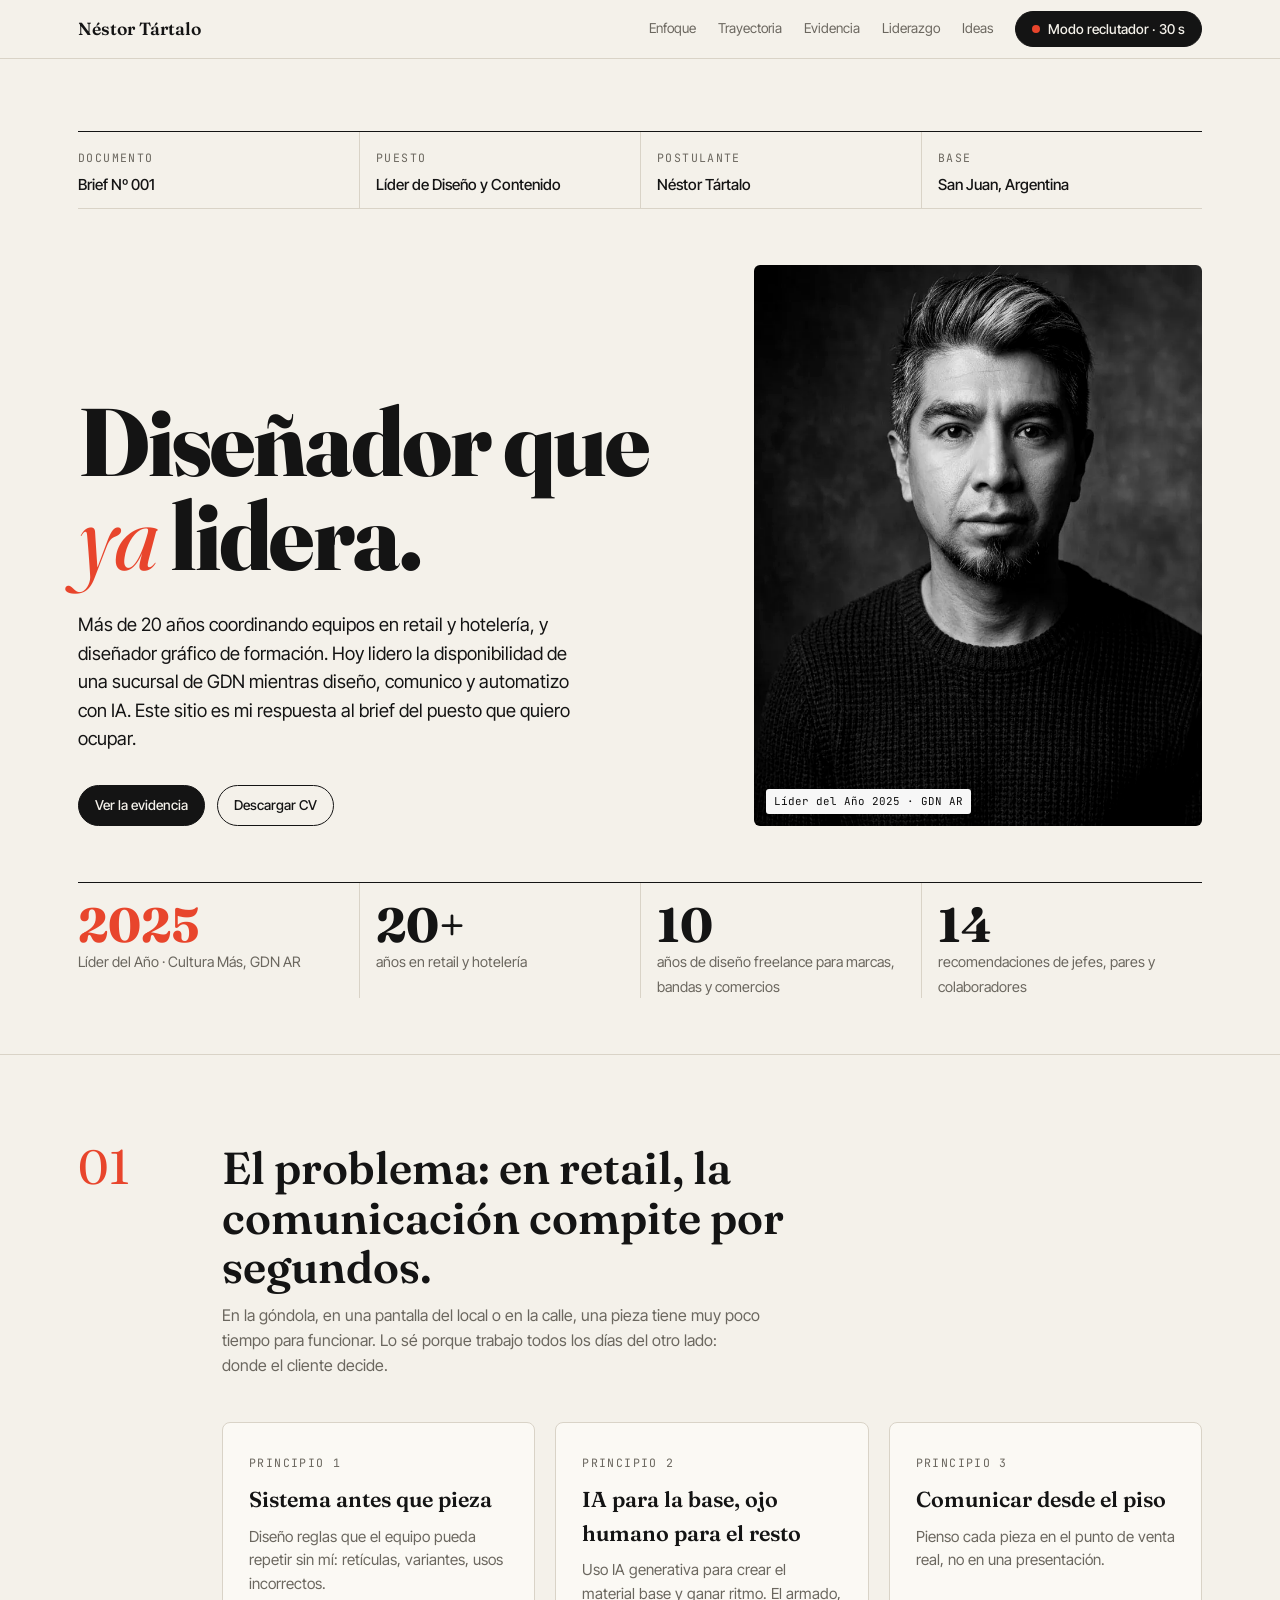
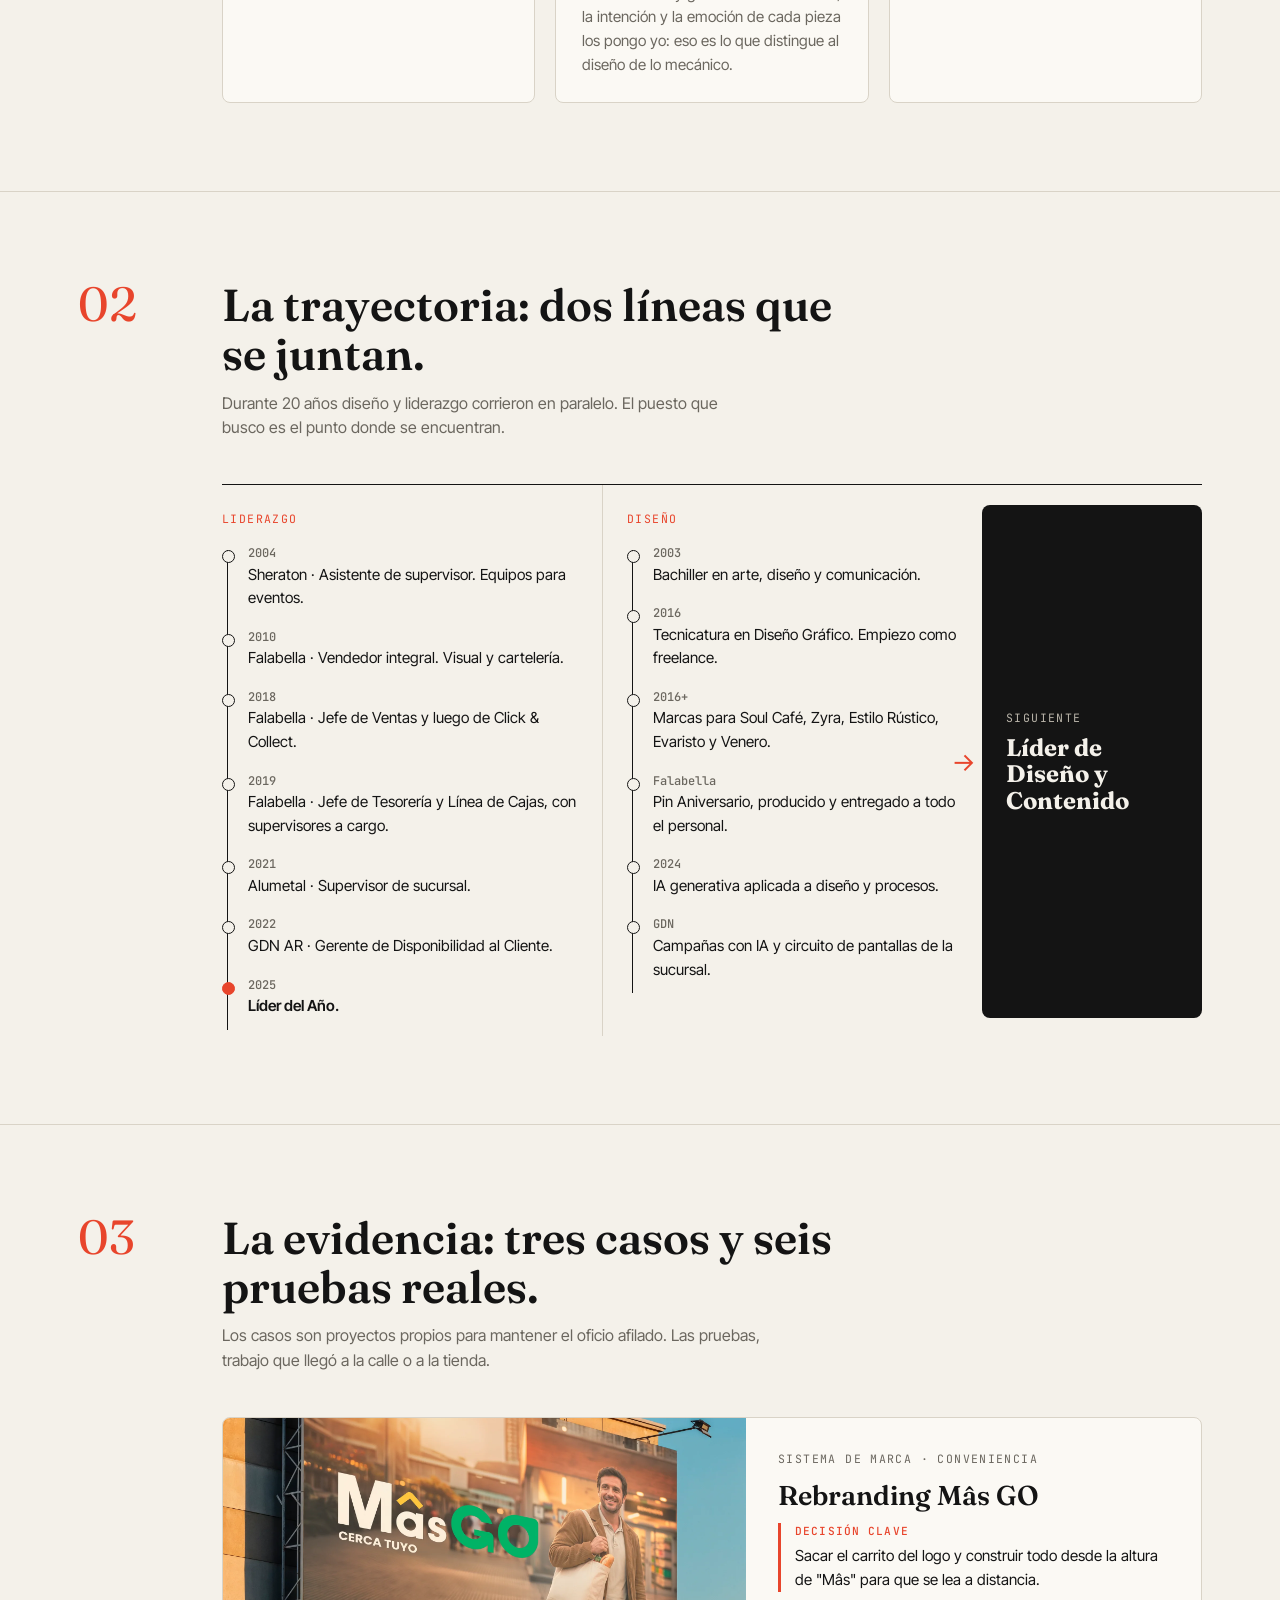
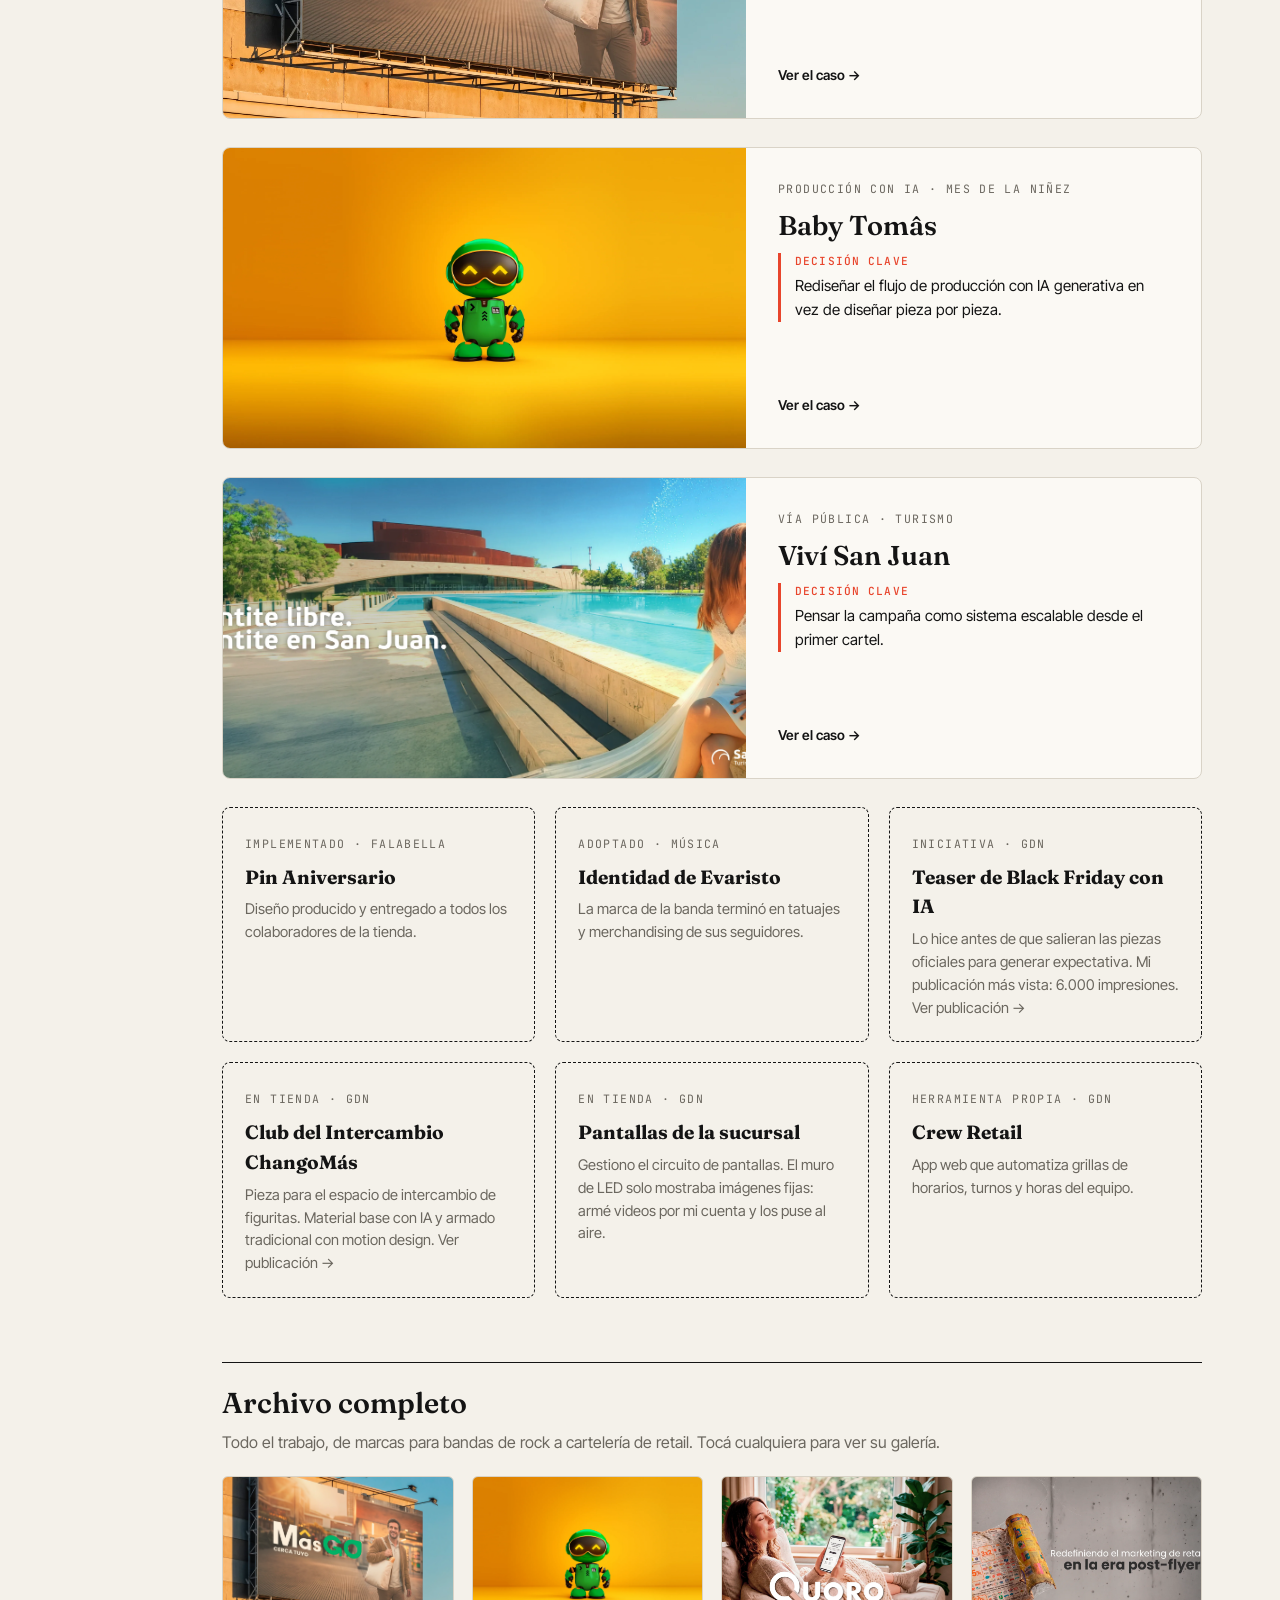
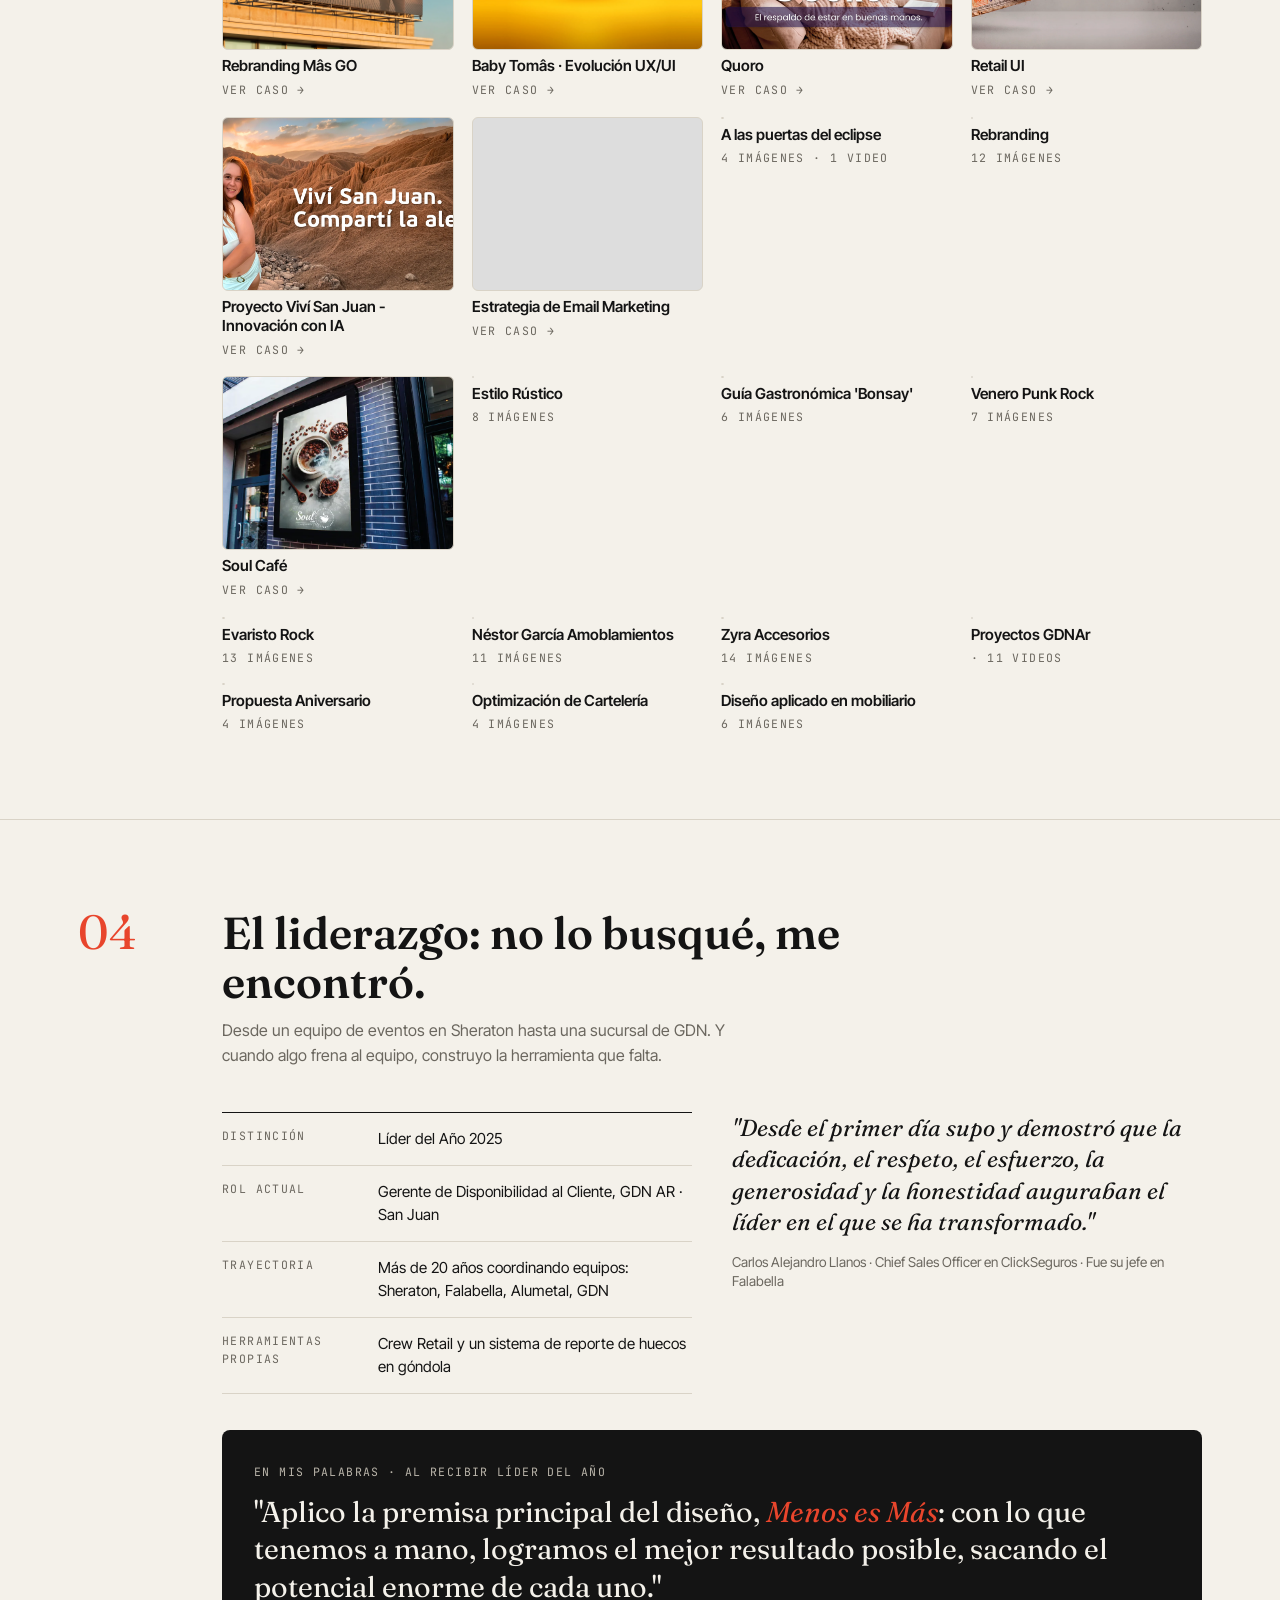
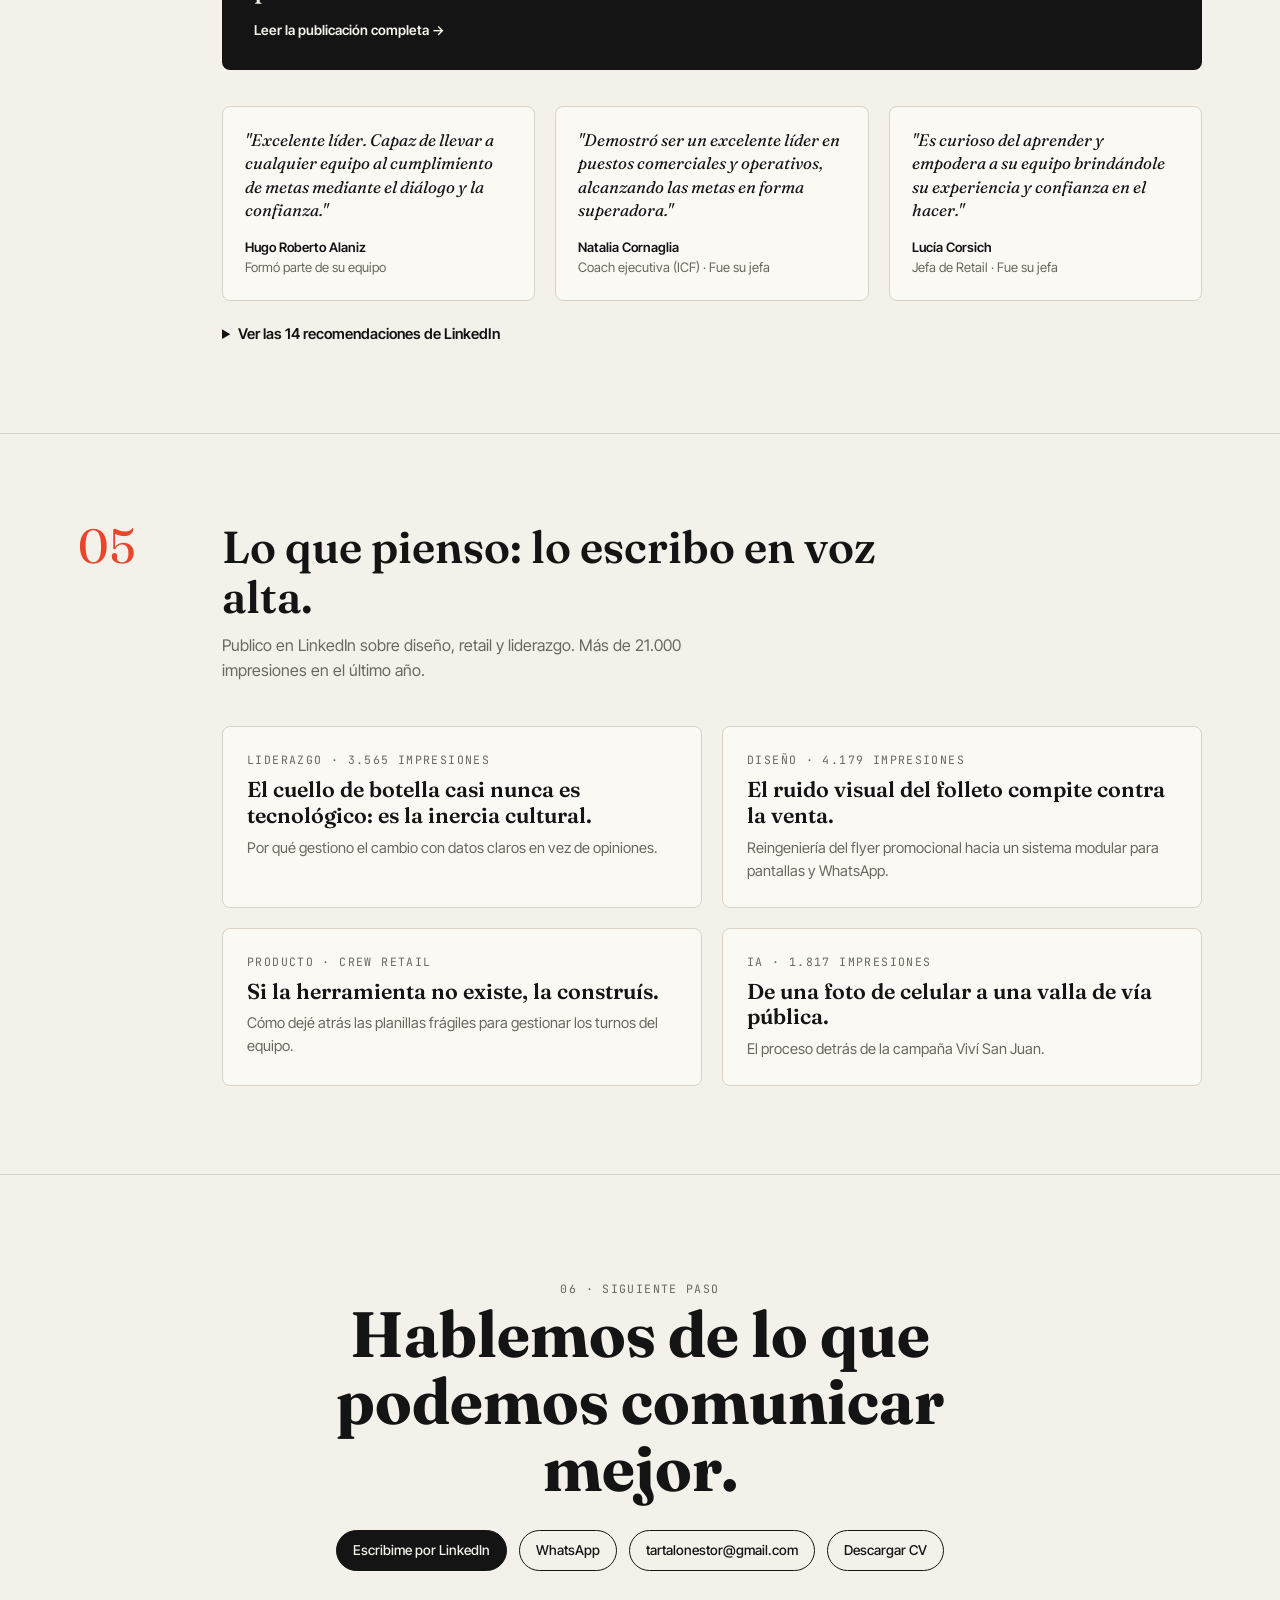
==== index.html @ 7691a9b0 "fix: corregir los CV y el sitio (LinkedIn, logros y nuevos proyectos) - LinkedIn pasa a linkedin.com" ====
<!DOCTYPE html>
<html lang="es">
<head>
  <meta charset="UTF-8" />
  <meta name="viewport" content="width=device-width, initial-scale=1.0" />
  <meta name="description" content="Diseñador que ya lidera. Líder del Año 2025 en GDN AR, más de 20 años coordinando equipos en retail y diseñador gráfico de formación. Marca, comunicación y producción con IA." />
  <meta property="og:type" content="website" />
  <meta property="og:site_name" content="Néstor Tártalo" />
  <meta property="og:locale" content="es_AR" />
  <meta property="og:title" content="Néstor Tártalo — Diseñador que ya lidera" />
  <meta property="og:description" content="Líder del Año 2025 en GDN AR. Más de 20 años coordinando equipos y diseñador gráfico de formación. Mi respuesta al brief de Líder de Diseño y Contenido." />
  <meta property="og:url" content="https://nestortartalo.vercel.app/" />
  <meta property="og:image" content="https://nestortartalo.vercel.app/imagenes/og/index.jpg?v=3" />
  <meta property="og:image:width" content="1200" />
  <meta property="og:image:height" content="630" />
  <meta name="twitter:card" content="summary_large_image" />
  <title>Néstor Tártalo — Diseñador que ya lidera</title>
  <link rel="icon" type="image/png" href="favicon.png" />
  <link rel="preconnect" href="https://fonts.googleapis.com" />
  <link href="https://fonts.googleapis.com/css2?family=Fraunces:opsz,wght@9..144,400;9..144,600;9..144,800&family=Inter+Tight:wght@400;500;600&family=JetBrains+Mono:wght@400;500&display=swap" rel="stylesheet" />
  <style>
    :root {
      --paper: #f4f1ea;
      --ink: #141414;
      --muted: #6b675f;
      --line: #d9d3c7;
      --accent: #e8452c;
      --card: #fbf9f4;
      --display: 'Fraunces', serif;
      --body: 'Inter Tight', sans-serif;
      --mono: 'JetBrains Mono', monospace;
    }
    * { box-sizing: border-box; margin: 0; padding: 0; }
    html { scroll-behavior: smooth; }
    body { background: var(--paper); color: var(--ink); font-family: var(--body); line-height: 1.55; }
    a { color: inherit; }
    .wrap { max-width: 1180px; margin: 0 auto; padding: 0 28px; }
    .label { font-family: var(--mono); font-size: 0.72rem; letter-spacing: 0.12em; text-transform: uppercase; color: var(--muted); }

    /* Barra superior */
    .top { position: sticky; top: 0; z-index: 20; background: rgba(244, 241, 234, 0.9); backdrop-filter: blur(8px); border-bottom: 1px solid var(--line); }
    .top .wrap { display: flex; align-items: center; justify-content: space-between; height: 58px; gap: 16px; }
    .top strong { font-family: var(--display); font-size: 1.1rem; font-weight: 600; }
    .top nav { display: flex; gap: 22px; align-items: center; }
    .top nav a { text-decoration: none; font-size: 0.85rem; color: var(--muted); }
    .top nav a:hover { color: var(--ink); }
    .btn { display: inline-flex; align-items: center; gap: 8px; border: 1px solid var(--ink); border-radius: 999px; padding: 9px 16px; font-size: 0.85rem; font-weight: 500; text-decoration: none; background: transparent; cursor: pointer; font-family: var(--body); color: var(--ink); }
    .btn.solid { background: var(--ink); color: var(--paper); }
    .btn .dot { width: 8px; height: 8px; border-radius: 50%; background: var(--accent); }

    /* Portada tipo brief */
    .cover { padding: 72px 0 56px; border-bottom: 1px solid var(--line); }
    .meta { display: grid; grid-template-columns: repeat(4, 1fr); gap: 0; border-top: 1px solid var(--ink); border-bottom: 1px solid var(--line); margin-bottom: 56px; }
    .meta div { padding: 12px 0; }
    .meta div + div { padding-left: 16px; border-left: 1px solid var(--line); }
    .meta p { font-size: 0.95rem; font-weight: 500; margin-top: 4px; }
    .cover h1 { font-family: var(--display); font-weight: 800; font-size: clamp(2.8rem, 7.5vw, 6.6rem); line-height: 0.98; letter-spacing: -0.02em; max-width: 12ch; }
    .cover h1 em { font-style: italic; font-weight: 400; color: var(--accent); }
    .cover-grid { display: grid; grid-template-columns: 1.4fr 1fr; gap: 48px; align-items: end; }
    .cover .lead { font-size: 1.15rem; max-width: 46ch; margin-top: 28px; }
    .cover .actions { display: flex; gap: 12px; flex-wrap: wrap; margin-top: 32px; }
    .portrait { aspect-ratio: 4 / 5; border-radius: 6px; overflow: hidden; background: #222 url('imagenes/hero.webp') left center / cover no-repeat; filter: grayscale(1) contrast(1.05); position: relative; }
    .portrait span { position: absolute; left: 12px; bottom: 12px; background: var(--paper); padding: 4px 8px; font-family: var(--mono); font-size: 0.68rem; border-radius: 3px; }

    /* Secciones numeradas */
    section.block { padding: 88px 0; border-bottom: 1px solid var(--line); }
    .block-head { display: grid; grid-template-columns: 120px 1fr; gap: 24px; margin-bottom: 44px; }
    .block-head .num { font-family: var(--display); font-size: 3rem; line-height: 1; color: var(--accent); }
    .block-head h2 { font-family: var(--display); font-weight: 600; font-size: clamp(1.8rem, 3.6vw, 2.8rem); line-height: 1.1; max-width: 22ch; }
    .block-head p { color: var(--muted); max-width: 60ch; margin-top: 12px; }
    .indent { margin-left: 144px; }

    .principles { display: grid; grid-template-columns: repeat(3, 1fr); gap: 20px; }
    .principle { background: var(--card); border: 1px solid var(--line); border-radius: 8px; padding: 26px; }
    .principle h3 { font-family: var(--display); font-size: 1.35rem; font-weight: 600; margin: 10px 0 8px; }
    .principle p { color: var(--muted); font-size: 0.95rem; }

    .cases { display: grid; gap: 28px; }
    .case { display: grid; grid-template-columns: 1.15fr 1fr; gap: 0; background: var(--card); border: 1px solid var(--line); border-radius: 8px; overflow: hidden; text-decoration: none; transition: transform 0.25s ease, box-shadow 0.25s ease; }
    .case:hover { transform: translateY(-3px); box-shadow: 0 18px 40px rgba(20, 20, 20, 0.08); }
    .case .img { min-height: 300px; background-size: cover; background-position: center; }
    .case .txt { padding: 32px; display: flex; flex-direction: column; gap: 12px; }
    .case h3 { font-family: var(--display); font-size: 1.7rem; font-weight: 600; line-height: 1.15; }
    .decision { border-left: 3px solid var(--accent); padding-left: 14px; font-size: 0.95rem; }
    .decision b { display: block; font-family: var(--mono); font-size: 0.7rem; letter-spacing: 0.1em; text-transform: uppercase; color: var(--accent); margin-bottom: 4px; font-weight: 500; }
    .case .more { margin-top: auto; font-size: 0.85rem; font-weight: 600; }

    .initiatives { display: grid; grid-template-columns: repeat(3, 1fr); gap: 20px; margin-top: 28px; }
    .initiative { border: 1px dashed var(--ink); border-radius: 8px; padding: 22px; }
    .initiative h4 { font-family: var(--display); font-size: 1.2rem; margin: 8px 0 6px; }
    .initiative p { color: var(--muted); font-size: 0.92rem; }

    .lead-grid { display: grid; grid-template-columns: 1fr 1fr; gap: 40px; }
    .facts { list-style: none; border-top: 1px solid var(--ink); }
    .facts li { display: grid; grid-template-columns: 140px 1fr; gap: 16px; padding: 14px 0; border-bottom: 1px solid var(--line); font-size: 0.95rem; }
    blockquote { font-family: var(--display); font-size: 1.45rem; line-height: 1.35; font-style: italic; }
    blockquote footer { font-family: var(--body); font-style: normal; font-size: 0.85rem; color: var(--muted); margin-top: 16px; }

    .closing { padding: 100px 0; text-align: center; }
    .closing h2 { font-family: var(--display); font-size: clamp(2.2rem, 5vw, 4rem); line-height: 1.05; max-width: 18ch; margin: 0 auto 28px; }
    .closing .actions { display: flex; gap: 12px; justify-content: center; flex-wrap: wrap; }

    /* Franja de datos */
    .proof { display: grid; grid-template-columns: repeat(4, 1fr); margin-top: 56px; border-top: 1px solid var(--ink); }
    .proof div { padding: 18px 16px 0 0; }
    .proof div + div { padding-left: 16px; border-left: 1px solid var(--line); }
    .proof strong { display: block; font-family: var(--display); font-size: clamp(2rem, 4vw, 3rem); line-height: 1; }
    .proof div:first-child strong { color: var(--accent); }
    .proof span { font-size: 0.9rem; color: var(--muted); }

    /* Dos líneas que se juntan */
    .lanes { display: grid; grid-template-columns: 1fr 1fr 220px; gap: 0; border-top: 1px solid var(--ink); }
    .lane { padding: 20px 24px 0 0; }
    .lane + .lane { padding-left: 24px; border-left: 1px solid var(--line); }
    .lane-name { font-family: var(--mono); font-size: 0.72rem; letter-spacing: 0.12em; text-transform: uppercase; color: var(--accent); }
    .lane ol { list-style: none; margin-top: 14px; position: relative; }
    .lane ol::before { content: ''; position: absolute; left: 5px; top: 6px; bottom: 6px; width: 1px; background: var(--ink); }
    .lane li { position: relative; padding: 0 0 18px 26px; font-size: 0.95rem; }
    .lane li::before { content: ''; position: absolute; left: 0; top: 6px; width: 11px; height: 11px; border-radius: 50%; background: var(--paper); border: 1px solid var(--ink); }
    .lane li b { display: block; font-family: var(--mono); font-size: 0.75rem; font-weight: 500; color: var(--muted); }
    .lane li.star::before { background: var(--accent); border-color: var(--accent); }
    .lane li.star { font-weight: 600; }
    .merge { display: flex; flex-direction: column; justify-content: center; gap: 8px; padding: 24px; margin: 20px 0 18px; background: var(--ink); color: var(--paper); border-radius: 8px; position: relative; }
    .merge::before { content: '→'; position: absolute; left: -30px; top: 50%; transform: translateY(-50%); color: var(--accent); font-size: 1.6rem; }
    .merge strong { font-family: var(--display); font-size: 1.5rem; line-height: 1.1; }
    .merge .label { color: #b9b4a9; }

    a.initiative { display: block; text-decoration: none; color: inherit; transition: background 0.2s ease; }
    a.initiative:hover { background: var(--card); }

    /* En mis palabras */
    .own-voice { display: block; margin-top: 36px; padding: 28px 32px; background: var(--ink); color: var(--paper); border-radius: 8px; text-decoration: none; }
    .own-voice .label { color: #b9b4a9; }
    .own-voice p { font-family: var(--display); font-size: clamp(1.3rem, 2.4vw, 1.8rem); line-height: 1.3; margin: 10px 0 12px; }
    .own-voice em { color: var(--accent); font-style: italic; }
    .own-voice .more { font-size: 0.85rem; font-weight: 600; }

    /* Publicaciones */
    .posts { display: grid; grid-template-columns: repeat(2, 1fr); gap: 20px; }
    .post { display: flex; flex-direction: column; gap: 8px; padding: 24px; border: 1px solid var(--line); border-radius: 8px; background: var(--card); text-decoration: none; color: inherit; transition: transform 0.25s ease, box-shadow 0.25s ease; }
    .post:hover { transform: translateY(-3px); box-shadow: 0 18px 40px rgba(20, 20, 20, 0.08); }
    .post h3 { font-family: var(--display); font-size: 1.35rem; font-weight: 600; line-height: 1.2; }
    .post p { color: var(--muted); font-size: 0.92rem; }

    /* Recomendaciones */
    .recs { display: grid; grid-template-columns: repeat(3, 1fr); gap: 20px; margin-top: 36px; }
    .rec { background: var(--card); border: 1px solid var(--line); border-radius: 8px; padding: 22px; display: flex; flex-direction: column; justify-content: space-between; gap: 14px; }
    .rec p { font-family: var(--display); font-style: italic; font-size: 1.05rem; line-height: 1.4; }
    .rec figcaption { font-size: 0.82rem; color: var(--muted); }
    .rec figcaption b { display: block; color: var(--ink); font-weight: 600; }
    .all-recs { margin-top: 22px; }
    .all-recs summary { cursor: pointer; font-weight: 600; font-size: 0.92rem; }
    .all-recs ul { list-style: none; margin-top: 14px; border-top: 1px solid var(--line); }
    .all-recs li { padding: 10px 0; border-bottom: 1px solid var(--line); font-size: 0.9rem; color: var(--muted); }
    .all-recs li b { color: var(--ink); }

    /* Archivo */
    .archive-head { margin-top: 64px; border-top: 1px solid var(--ink); padding-top: 18px; }
    .archive-head h3 { font-family: var(--display); font-size: 1.8rem; font-weight: 600; }
    .archive-head p { color: var(--muted); margin-top: 4px; }
    .archive { display: grid; grid-template-columns: repeat(auto-fill, minmax(200px, 1fr)); gap: 18px; margin-top: 22px; }
    .arch { display: flex; flex-direction: column; gap: 6px; text-align: left; background: none; border: none; padding: 0; cursor: pointer; text-decoration: none; font-family: var(--body); color: var(--ink); }
    .arch-img { aspect-ratio: 4 / 3; border-radius: 6px; background: #ddd center / cover no-repeat; transition: transform 0.25s ease; border: 1px solid var(--line); }
    .arch:hover .arch-img { transform: translateY(-3px); }
    .arch-title { font-weight: 600; font-size: 0.95rem; line-height: 1.25; }

    /* Galería */
    .lightbox { position: fixed; inset: 0; z-index: 60; background: rgba(20, 20, 20, 0.7); display: none; align-items: center; justify-content: center; padding: 20px; }
    .lightbox.open { display: flex; }
    .lb-panel { background: var(--paper); border-radius: 10px; width: min(1000px, 100%); max-height: 92vh; overflow-y: auto; padding: 26px; }
    .lb-panel h3 { font-family: var(--display); font-size: 1.6rem; margin: 4px 0 14px; }
    .lb-stage { display: flex; align-items: center; gap: 10px; }
    .lb-stage img { flex: 1; min-width: 0; max-height: 62vh; object-fit: contain; background: #e9e5dc; border-radius: 6px; }
    #lb-video { flex: 1; min-width: 0; aspect-ratio: 16 / 9; max-height: 62vh; background: #000; border-radius: 6px; overflow: hidden; }
    #lb-video iframe { width: 100%; height: 100%; border: 0; display: block; }
    .lb-thumbs { display: flex; gap: 8px; overflow-x: auto; padding-bottom: 4px; }
    .lb-thumbs button { flex: none; width: 96px; aspect-ratio: 16 / 9; border: 2px solid transparent; border-radius: 4px; padding: 0; background: #e9e5dc center / cover; cursor: pointer; opacity: 0.6; }
    .lb-thumbs button.on { border-color: var(--ink); opacity: 1; }
    .lb-nav { border: 1px solid var(--ink); background: var(--paper); border-radius: 50%; width: 40px; height: 40px; font-size: 1.1rem; cursor: pointer; flex: none; }
    .lb-panel p { color: var(--muted); margin: 14px 0; font-size: 0.95rem; }
    .lb-panel .close { float: right; border: none; background: none; font-size: 1.6rem; cursor: pointer; line-height: 1; }

    /* Modo reclutador */
    .recruiter { position: fixed; inset: 0; z-index: 50; background: rgba(20, 20, 20, 0.45); display: none; align-items: flex-start; justify-content: flex-end; }
    .recruiter.open { display: flex; }
    .panel { width: min(480px, 100%); height: 100%; overflow-y: auto; background: var(--paper); padding: 32px; border-left: 1px solid var(--ink); }
    .panel h2 { font-family: var(--display); font-size: 2rem; line-height: 1.1; margin: 10px 0 18px; }
    .panel dl { display: grid; gap: 14px; margin: 18px 0 26px; }
    .panel dt { font-family: var(--mono); font-size: 0.7rem; letter-spacing: 0.1em; text-transform: uppercase; color: var(--accent); }
    .panel dd { font-size: 0.98rem; }
    .panel .close { float: right; border: none; background: none; font-size: 1.6rem; cursor: pointer; line-height: 1; }
    .timer { font-family: var(--mono); font-size: 0.8rem; color: var(--muted); }

    @media (max-width: 860px) {
      .top nav a { display: none; }
      .top .btn { white-space: nowrap; padding: 8px 12px; font-size: 0.78rem; }
      .meta { grid-template-columns: 1fr 1fr; }
      .meta div:nth-child(3) { padding-left: 0; border-left: none; }
      .cover-grid, .lead-grid, .case, .initiatives { grid-template-columns: 1fr; }
      .portrait { max-width: 320px; }
      .principles { grid-template-columns: 1fr; }
      .block-head { grid-template-columns: 1fr; gap: 8px; }
      .indent { margin-left: 0; }
      .case .img { min-height: 220px; }
      .facts li { grid-template-columns: 1fr; gap: 2px; }
      .proof { grid-template-columns: 1fr 1fr; }
      .proof div:nth-child(3) { padding-left: 0; border-left: none; }
      .proof div { padding-bottom: 14px; }
      .lanes { grid-template-columns: 1fr; }
      .lane + .lane { padding-left: 0; border-left: none; border-top: 1px solid var(--line); }
      .merge::before { content: '↓'; left: 50%; top: -30px; transform: translateX(-50%); }
      .merge { margin-top: 36px; }
      .recs, .posts { grid-template-columns: 1fr; }
      .archive { grid-template-columns: 1fr 1fr; gap: 14px; }
      .lb-nav { width: 34px; height: 34px; }
      section.block { padding: 64px 0; }
    }
  </style>
</head>
<body>
  <header class="top">
    <div class="wrap">
      <strong>Néstor Tártalo</strong>
      <nav>
        <a href="#enfoque">Enfoque</a>
        <a href="#trayectoria">Trayectoria</a>
        <a href="#evidencia">Evidencia</a>
        <a href="#liderazgo">Liderazgo</a>
        <a href="#ideas">Ideas</a>
        <button class="btn solid" id="open-recruiter"><span class="dot"></span>Modo reclutador · 30 s</button>
      </nav>
    </div>
  </header>

  <main>
    <section class="cover">
      <div class="wrap">
        <div class="meta">
          <div><span class="label">Documento</span><p>Brief Nº 001</p></div>
          <div><span class="label">Puesto</span><p>Líder de Diseño y Contenido</p></div>
          <div><span class="label">Postulante</span><p>Néstor Tártalo</p></div>
          <div><span class="label">Base</span><p>San Juan, Argentina</p></div>
        </div>
        <div class="cover-grid">
          <div>
            <h1>Diseñador que <em>ya</em> lidera.</h1>
            <p class="lead">Más de 20 años coordinando equipos en retail y hotelería, y diseñador gráfico de formación. Hoy lidero la disponibilidad de una sucursal de GDN mientras diseño, comunico y automatizo con IA. Este sitio es mi respuesta al brief del puesto que quiero ocupar.</p>
            <div class="actions">
              <a class="btn solid" href="#evidencia">Ver la evidencia</a>
              <a class="btn" href="cv/Nestor-Tartalo-CV.pdf" target="_blank">Descargar CV</a>
            </div>
          </div>
          <div class="portrait" role="img" aria-label="Retrato de Néstor Tártalo"><span>Líder del Año 2025 · GDN AR</span></div>
        </div>
        <div class="proof">
          <div><strong>2025</strong><span>Líder del Año · Cultura Más, GDN AR</span></div>
          <div><strong>20+</strong><span>años en retail y hotelería</span></div>
          <div><strong>10</strong><span>años de diseño freelance para marcas, bandas y comercios</span></div>
          <div><strong>14</strong><span>recomendaciones de jefes, pares y colaboradores</span></div>
        </div>
      </div>
    </section>

    <section class="block" id="enfoque">
      <div class="wrap">
        <div class="block-head">
          <span class="num">01</span>
          <div>
            <h2>El problema: en retail, la comunicación compite por segundos.</h2>
            <p>En la góndola, en una pantalla del local o en la calle, una pieza tiene muy poco tiempo para funcionar. Lo sé porque trabajo todos los días del otro lado: donde el cliente decide.</p>
          </div>
        </div>
        <div class="principles indent">
          <article class="principle"><span class="label">Principio 1</span><h3>Sistema antes que pieza</h3><p>Diseño reglas que el equipo pueda repetir sin mí: retículas, variantes, usos incorrectos.</p></article>
          <article class="principle"><span class="label">Principio 2</span><h3>IA para la base, ojo humano para el resto</h3><p>Uso IA generativa para crear el material base y ganar ritmo. El armado, la intención y la emoción de cada pieza los pongo yo: eso es lo que distingue al diseño de lo mecánico.</p></article>
          <article class="principle"><span class="label">Principio 3</span><h3>Comunicar desde el piso</h3><p>Pienso cada pieza en el punto de venta real, no en una presentación.</p></article>
        </div>
      </div>
    </section>

    <section class="block" id="trayectoria">
      <div class="wrap">
        <div class="block-head">
          <span class="num">02</span>
          <div>
            <h2>La trayectoria: dos líneas que se juntan.</h2>
            <p>Durante 20 años diseño y liderazgo corrieron en paralelo. El puesto que busco es el punto donde se encuentran.</p>
          </div>
        </div>
        <div class="lanes indent">
          <div class="lane">
            <span class="lane-name">Liderazgo</span>
            <ol>
              <li><b>2004</b>Sheraton · Asistente de supervisor. Equipos para eventos.</li>
              <li><b>2010</b>Falabella · Vendedor integral. Visual y cartelería.</li>
              <li><b>2018</b>Falabella · Jefe de Ventas y luego de Click &amp; Collect.</li>
              <li><b>2019</b>Falabella · Jefe de Tesorería y Línea de Cajas, con supervisores a cargo.</li>
              <li><b>2021</b>Alumetal · Supervisor de sucursal.</li>
              <li><b>2022</b>GDN AR · Gerente de Disponibilidad al Cliente.</li>
              <li class="star"><b>2025</b>Líder del Año.</li>
            </ol>
          </div>
          <div class="lane">
            <span class="lane-name">Diseño</span>
            <ol>
              <li><b>2003</b>Bachiller en arte, diseño y comunicación.</li>
              <li><b>2016</b>Tecnicatura en Diseño Gráfico. Empiezo como freelance.</li>
              <li><b>2016+</b>Marcas para Soul Café, Zyra, Estilo Rústico, Evaristo y Venero.</li>
              <li><b>Falabella</b>Pin Aniversario, producido y entregado a todo el personal.</li>
              <li><b>2024</b>IA generativa aplicada a diseño y procesos.</li>
              <li><b>GDN</b>Campañas con IA y circuito de pantallas de la sucursal.</li>
            </ol>
          </div>
          <div class="merge">
            <span class="label">Siguiente</span>
            <strong>Líder de Diseño y Contenido</strong>
          </div>
        </div>
      </div>
    </section>

    <section class="block" id="evidencia">
      <div class="wrap">
        <div class="block-head">
          <span class="num">03</span>
          <div>
            <h2>La evidencia: tres casos y seis pruebas reales.</h2>
            <p>Los casos son proyectos propios para mantener el oficio afilado. Las pruebas, trabajo que llegó a la calle o a la tienda.</p>
          </div>
        </div>
        <div class="cases indent">
          <a class="case" href="mas-go-case.html">
            <div class="img" style="background-image:url('imagenes/MasGO/banner via publica_C.webp')"></div>
            <div class="txt">
              <span class="label">Sistema de marca · Conveniencia</span>
              <h3>Rebranding Mâs GO</h3>
              <p class="decision"><b>Decisión clave</b>Sacar el carrito del logo y construir todo desde la altura de "Mâs" para que se lea a distancia.</p>
              <span class="more">Ver el caso →</span>
            </div>
          </a>
          <a class="case" href="baby-tomas-case.html">
            <div class="img" style="background-image:url('imagenes/Tomas/al_costado.webp')"></div>
            <div class="txt">
              <span class="label">Producción con IA · Mes de la Niñez</span>
              <h3>Baby Tomâs</h3>
              <p class="decision"><b>Decisión clave</b>Rediseñar el flujo de producción con IA generativa en vez de diseñar pieza por pieza.</p>
              <span class="more">Ver el caso →</span>
            </div>
          </a>
          <a class="case" href="vivi-san-juan-case.html">
            <div class="img" style="background-image:url('imagenes/Publicidad Via Publica/campaña_v5.webp')"></div>
            <div class="txt">
              <span class="label">Vía pública · Turismo</span>
              <h3>Viví San Juan</h3>
              <p class="decision"><b>Decisión clave</b>Pensar la campaña como sistema escalable desde el primer cartel.</p>
              <span class="more">Ver el caso →</span>
            </div>
          </a>
        </div>
        <div class="initiatives indent">
          <article class="initiative"><span class="label">Implementado · Falabella</span><h4>Pin Aniversario</h4><p>Diseño producido y entregado a todos los colaboradores de la tienda.</p></article>
          <article class="initiative"><span class="label">Adoptado · Música</span><h4>Identidad de Evaristo</h4><p>La marca de la banda terminó en tatuajes y merchandising de sus seguidores.</p></article>
          <a class="initiative" href="https://www.linkedin.com/feed/update/urn:li:activity:7389897992994050048/" target="_blank"><span class="label">Iniciativa · GDN</span><h4>Teaser de Black Friday con IA</h4><p>Lo hice antes de que salieran las piezas oficiales para generar expectativa. Mi publicación más vista: 6.000 impresiones. Ver publicación →</p></a>
          <a class="initiative" href="https://www.linkedin.com/feed/update/urn:li:activity:7460919325038682112/" target="_blank"><span class="label">En tienda · GDN</span><h4>Club del Intercambio ChangoMás</h4><p>Pieza para el espacio de intercambio de figuritas. Material base con IA y armado tradicional con motion design. Ver publicación →</p></a>
          <article class="initiative"><span class="label">En tienda · GDN</span><h4>Pantallas de la sucursal</h4><p>Gestiono el circuito de pantallas. El muro de LED solo mostraba imágenes fijas: armé videos por mi cuenta y los puse al aire.</p></article>
          <article class="initiative"><span class="label">Herramienta propia · GDN</span><h4>Crew Retail</h4><p>App web que automatiza grillas de horarios, turnos y horas del equipo.</p></article>
        </div>
        <div class="archive-head indent" id="archivo">
          <h3>Archivo completo</h3>
          <p>Todo el trabajo, de marcas para bandas de rock a cartelería de retail. Tocá cualquiera para ver su galería.</p>
        </div>
        <div class="archive indent" id="archive"><p class="label">Cargando proyectos…</p></div>
      </div>
    </section>

    <section class="block" id="liderazgo">
      <div class="wrap">
        <div class="block-head">
          <span class="num">04</span>
          <div>
            <h2>El liderazgo: no lo busqué, me encontró.</h2>
            <p>Desde un equipo de eventos en Sheraton hasta una sucursal de GDN. Y cuando algo frena al equipo, construyo la herramienta que falta.</p>
          </div>
        </div>
        <div class="lead-grid indent">
          <ul class="facts">
            <li><span class="label">Distinción</span><span>Líder del Año 2025</span></li>
            <li><span class="label">Rol actual</span><span>Gerente de Disponibilidad al Cliente, GDN AR · San Juan</span></li>
            <li><span class="label">Trayectoria</span><span>Más de 20 años coordinando equipos: Sheraton, Falabella, Alumetal, GDN</span></li>
            <li><span class="label">Herramientas propias</span><span>Crew Retail y un sistema de reporte de huecos en góndola</span></li>
          </ul>
          <blockquote>
            "Desde el primer día supo y demostró que la dedicación, el respeto, el esfuerzo, la generosidad y la honestidad auguraban el líder en el que se ha transformado."
            <footer>Carlos Alejandro Llanos · Chief Sales Officer en ClickSeguros · Fue su jefe en Falabella</footer>
          </blockquote>
        </div>
        <a class="own-voice indent" href="https://www.linkedin.com/feed/update/urn:li:activity:7405141612164517888/" target="_blank">
          <span class="label">En mis palabras · al recibir Líder del Año</span>
          <p>"Aplico la premisa principal del diseño, <em>Menos es Más</em>: con lo que tenemos a mano, logramos el mejor resultado posible, sacando el potencial enorme de cada uno."</p>
          <span class="more">Leer la publicación completa →</span>
        </a>
        <div class="recs indent">
          <figure class="rec"><p>"Excelente líder. Capaz de llevar a cualquier equipo al cumplimiento de metas mediante el diálogo y la confianza."</p><figcaption><b>Hugo Roberto Alaniz</b>Formó parte de su equipo</figcaption></figure>
          <figure class="rec"><p>"Demostró ser un excelente líder en puestos comerciales y operativos, alcanzando las metas en forma superadora."</p><figcaption><b>Natalia Cornaglia</b>Coach ejecutiva (ICF) · Fue su jefa</figcaption></figure>
          <figure class="rec"><p>"Es curioso del aprender y empodera a su equipo brindándole su experiencia y confianza en el hacer."</p><figcaption><b>Lucía Corsich</b>Jefa de Retail · Fue su jefa</figcaption></figure>
        </div>
        <details class="all-recs indent">
          <summary>Ver las 14 recomendaciones de LinkedIn</summary>
          <ul>
            <li><b>Carlos Alejandro Llanos</b> · Fue su jefe · "Sensibilidad característica para comunicarse… al servicio de las personas de sus equipos."</li>
            <li><b>Ezequiel Hernán Domenichino</b> · Fue su jefe · "Tiene iniciativa y ganas de progresar y aprender."</li>
            <li><b>Lucía Corsich</b> · Fue su jefa · "Desempeño de alto rendimiento, es autónomo y disfruta de los desafíos."</li>
            <li><b>Hebe Natalia Carrizo</b> · Par · "Empático con los colaboradores, de amplia escucha, claro al tomar decisiones."</li>
            <li><b>Fabián Da Silva</b> · Par · "Alto grado de compromiso en la tarea que emprenda."</li>
            <li><b>Leandro García Harica</b> · Par · "Excelente criterio a la hora de tomar decisiones."</li>
            <li><b>Nicolás Javier Samaniego</b> · Mismo equipo · "Carácter innovador… garantía de excelentes resultados."</li>
            <li><b>Karina Sosa</b> · Fue su jefa · "Gran colaborador, compañero y líder… capacitación y apoyo constante."</li>
            <li><b>Alejandra Tomasini</b> · Fue su jefa · "Excelente compañero y profesional."</li>
            <li><b>Hugo Roberto Alaniz</b> · Formó parte de su equipo · "Una persona con una marcada calidad humana."</li>
            <li><b>Erica López</b> · Fue su jefa · "Mucha capacidad de análisis y resolución… un gran liderazgo."</li>
            <li><b>Javier Salanitri</b> · Par · "Mucha llegada a sus compañeros, siendo ejemplo en todo momento."</li>
            <li><b>Natalia Cornaglia</b> · Fue su jefa · "Su potencial es en liderazgo, trabajo en equipo y compromiso."</li>
            <li><b>Paola Orciani</b> · Store Manager · "Un referente entre sus pares."</li>
          </ul>
        </details>
      </div>
    </section>

    <section class="block" id="ideas">
      <div class="wrap">
        <div class="block-head">
          <span class="num">05</span>
          <div>
            <h2>Lo que pienso: lo escribo en voz alta.</h2>
            <p>Publico en LinkedIn sobre diseño, retail y liderazgo. Más de 21.000 impresiones en el último año.</p>
          </div>
        </div>
        <div class="posts indent">
          <a class="post" href="https://www.linkedin.com/feed/update/urn:li:activity:7468753701810298880/" target="_blank"><span class="label">Liderazgo · 3.565 impresiones</span><h3>El cuello de botella casi nunca es tecnológico: es la inercia cultural.</h3><p>Por qué gestiono el cambio con datos claros en vez de opiniones.</p></a>
          <a class="post" href="https://www.linkedin.com/feed/update/urn:li:activity:7466684894484721665/" target="_blank"><span class="label">Diseño · 4.179 impresiones</span><h3>El ruido visual del folleto compite contra la venta.</h3><p>Reingeniería del flyer promocional hacia un sistema modular para pantallas y WhatsApp.</p></a>
          <a class="post" href="https://www.linkedin.com/feed/update/urn:li:activity:7487355887486111744/" target="_blank"><span class="label">Producto · Crew Retail</span><h3>Si la herramienta no existe, la construís.</h3><p>Cómo dejé atrás las planillas frágiles para gestionar los turnos del equipo.</p></a>
          <a class="post" href="https://www.linkedin.com/feed/update/urn:li:activity:7410928701929947136/" target="_blank"><span class="label">IA · 1.817 impresiones</span><h3>De una foto de celular a una valla de vía pública.</h3><p>El proceso detrás de la campaña Viví San Juan.</p></a>
        </div>
      </div>
    </section>

    <section class="closing">
      <div class="wrap">
        <span class="label">06 · Siguiente paso</span>
        <h2>Hablemos de lo que podemos comunicar mejor.</h2>
        <div class="actions">
          <a class="btn solid" href="https://www.linkedin.com/in/nestortartalo/" target="_blank">Escribime por LinkedIn</a>
          <a class="btn" href="https://wa.me/541169620563" target="_blank">WhatsApp</a>
          <a class="btn" href="mailto:tartalonestor@gmail.com">tartalonestor@gmail.com</a>
          <a class="btn" href="cv/Nestor-Tartalo-CV.pdf" target="_blank">Descargar CV</a>
        </div>
      </div>
    </section>
  </main>

  <aside class="recruiter" id="recruiter" aria-hidden="true">
    <div class="panel" role="dialog" aria-label="Resumen para reclutadores">
      <button class="close" id="close-recruiter" aria-label="Cerrar">×</button>
      <span class="timer">Lectura: 30 segundos</span>
      <h2>Néstor en una pantalla.</h2>
      <dl>
        <div><dt>Busca</dt><dd>Liderar diseño y contenido.</dd></div>
        <div><dt>Hoy</dt><dd>Gerente de Disponibilidad al Cliente en GDN AR. Líder del Año 2025.</dd></div>
        <div><dt>Trayectoria</dt><dd>Más de 20 años en retail y hotelería (11 en Falabella). Diseñador gráfico recibido, 10 años de freelance.</dd></div>
        <div><dt>Diseña</dt><dd>Marcas, vía pública y video. Usa IA para el material base y arma cada pieza a mano. Crea sus propias herramientas web.</dd></div>
        <div><dt>Prueba</dt><dd>Pin Aniversario Falabella · Identidad Evaristo · Pantallas GDN · Casos Mâs GO, Baby Tomâs y Viví San Juan.</dd></div>
        <div><dt>Referencias</dt><dd>14 recomendaciones en LinkedIn de jefes, pares y su equipo.</dd></div>
      </dl>
      <a class="btn solid" href="cv/Nestor-Tartalo-CV.pdf" target="_blank">Descargar CV</a>
      <a class="btn" href="cv/Nestor-Tartalo-CV-ATS.pdf" target="_blank" style="margin-left:8px">Versión ATS</a>
    </div>
  </aside>

  <div class="lightbox" id="lightbox" aria-hidden="true">
    <div class="lb-panel" role="dialog" aria-labelledby="lb-title">
      <button class="close" id="lb-close" aria-label="Cerrar">×</button>
      <span class="label" id="lb-count"></span>
      <h3 id="lb-title"></h3>
      <div class="lb-stage">
        <button class="lb-nav" id="lb-prev" aria-label="Anterior">←</button>
        <img id="lb-img" alt="" />
        <div id="lb-video" hidden></div>
        <button class="lb-nav" id="lb-next" aria-label="Siguiente">→</button>
      </div>
      <p id="lb-desc"></p>
      <div class="lb-thumbs" id="lb-thumbs"></div>
    </div>
  </div>


  <script>
    const recruiter = document.getElementById('recruiter');
    const setOpen = open => { recruiter.classList.toggle('open', open); recruiter.setAttribute('aria-hidden', String(!open)); };
    document.getElementById('open-recruiter').addEventListener('click', () => setOpen(true));
    document.getElementById('close-recruiter').addEventListener('click', () => setOpen(false));
    recruiter.addEventListener('click', e => { if (e.target === recruiter) setOpen(false); });
    document.addEventListener('keydown', e => { if (e.key === 'Escape') setOpen(false); });

    // Archivo: lee los proyectos del sitio actual para no duplicar contenido
    const fromRoot = p => p;
    const lightbox = document.getElementById('lightbox');
    const lb = { img: document.getElementById('lb-img'), video: document.getElementById('lb-video'), title: document.getElementById('lb-title'), desc: document.getElementById('lb-desc'), count: document.getElementById('lb-count'), thumbs: document.getElementById('lb-thumbs') };
    const ytId = url => (url.match(/(?:youtu\.be\/|youtube\.com\/(?:watch\?v=|embed\/|shorts\/))([\w-]{11})/) || [])[1];
    let current = null, index = 0, player = null, ytReady = null;
    // La API de YouTube avisa cuándo termina un video para pasar al siguiente
    const loadYT = () => ytReady || (ytReady = new Promise(resolve => {
      if (window.YT && YT.Player) return resolve();
      window.onYouTubeIframeAPIReady = resolve;
      const tag = document.createElement('script');
      tag.src = 'https://www.youtube.com/iframe_api';
      document.head.appendChild(tag);
    }));
    const stopVideo = () => {
      if (player) { try { player.destroy(); } catch {} player = null; }
      lb.video.innerHTML = '';
    };
    const playVideo = id => {
      const slot = document.createElement('div');
      lb.video.appendChild(slot);
      const shown = current.media[index];
      loadYT().then(() => {
        if (current.media[index] !== shown || !lightbox.classList.contains('open')) return;
        player = new YT.Player(slot, {
          videoId: id,
          playerVars: { autoplay: 1, mute: 1, rel: 0, modestbranding: 1, playsinline: 1, origin: location.origin },
          events: {
            onReady: e => { e.target.mute(); e.target.playVideo(); },
            onStateChange: e => { if (e.data === YT.PlayerState.ENDED && current.media.length > 1) step(1); }
          }
        });
      });
    };
    // Imágenes y videos comparten el mismo visor; los videos se reproducen embebidos
    const showMedia = () => {
      const media = current.media, m = media[index];
      lb.img.hidden = m.type !== 'image';
      lb.video.hidden = m.type !== 'video';
      stopVideo();
      if (m.type === 'image') { lb.img.src = m.src; lb.img.alt = current.title + ' ' + (index + 1); }
      else playVideo(m.id);
      lb.count.textContent = media.length > 1 ? (index + 1) + ' / ' + media.length : '';
      document.getElementById('lb-prev').hidden = document.getElementById('lb-next').hidden = media.length < 2;
      [...lb.thumbs.children].forEach((t, i) => t.classList.toggle('on', i === index));
    };
    const step = d => { index = (index + d + current.media.length) % current.media.length; showMedia(); };
    const openProject = p => {
      current = p; index = 0;
      p.media = [...p.images.map(src => ({ type: 'image', src })), ...p.videos.map(ytId).filter(Boolean).map(id => ({ type: 'video', id }))];
      lb.title.textContent = p.title; lb.desc.textContent = p.description;
      lb.thumbs.innerHTML = '';
      if (p.media.length > 1) p.media.forEach((m, i) => {
        const t = document.createElement('button');
        t.setAttribute('aria-label', (m.type === 'video' ? 'Video ' : 'Imagen ') + (i + 1));
        t.style.backgroundImage = `url('${m.type === 'video' ? `https://img.youtube.com/vi/${m.id}/mqdefault.jpg` : m.src}')`;
        t.addEventListener('click', () => { index = i; showMedia(); });
        lb.thumbs.appendChild(t);
      });
      if (p.media.length) showMedia(); else { lb.img.hidden = lb.video.hidden = true; lb.count.textContent = ''; }
      lightbox.classList.add('open'); lightbox.setAttribute('aria-hidden', 'false');
    };
    const closeLb = () => { lightbox.classList.remove('open'); lightbox.setAttribute('aria-hidden', 'true'); stopVideo(); };
    document.getElementById('lb-close').addEventListener('click', closeLb);
    lightbox.addEventListener('click', e => { if (e.target === lightbox) closeLb(); });
    document.getElementById('lb-prev').addEventListener('click', () => step(-1));
    document.getElementById('lb-next').addEventListener('click', () => step(1));
    document.addEventListener('keydown', e => {
      if (!lightbox.classList.contains('open')) return;
      if (e.key === 'Escape') closeLb();
      if (e.key === 'ArrowRight' && current.media.length > 1) step(1);
      if (e.key === 'ArrowLeft' && current.media.length > 1) step(-1);
    });

    // Portadas y títulos para las tarjetas que en el sitio actual usan video
    const OVERRIDES = {
      'Rebranding Mâs GO': { cover: 'imagenes/MasGO/banner via publica_C.webp' },
      'Evolución UX/UI': { title: 'Baby Tomâs · Evolución UX/UI', cover: 'imagenes/Tomas/al_costado.webp' }
    };
    fetch('archivo.html').then(r => r.text()).then(html => {
      const doc = new DOMParser().parseFromString(html, 'text/html');
      const projects = [...doc.querySelectorAll('.project-card')].map(card => {
        const cover = [...card.querySelectorAll('img')].map(i => i.getAttribute('src')).find(s => s && !/favicon/.test(s));
        const link = ((card.getAttribute('onclick') || '').match(/href='([^']+)'/) || [])[1];
        const split = a => (card.getAttribute(a) || '').split(',').map(s => s.trim()).filter(Boolean);
        return {
          title: card.getAttribute('data-title') || (card.querySelector('h3') || {}).textContent || 'Proyecto',
          description: card.getAttribute('data-info') || card.getAttribute('data-description') || '',
          cover: cover ? fromRoot(cover) : '',
          images: split('data-images').map(fromRoot),
          videos: split('data-videos'),
          link: link ? fromRoot(link) : (card.classList.contains('inbox-trigger') ? 'archivo.html#portfolio' : '')
        };
      }).map(p => Object.assign(p, OVERRIDES[p.title] || {}));
      const grid = document.getElementById('archive');
      grid.innerHTML = '';
      projects.forEach(p => {
        const el = document.createElement(p.link ? 'a' : 'button');
        el.className = 'arch';
        if (p.link) el.href = p.link; else el.addEventListener('click', () => openProject(p));
        el.innerHTML = `<span class="arch-img" style="background-image:url('${p.cover}')"></span><span class="arch-title">${p.title}</span><span class="label">${p.link ? 'Ver caso →' : (p.images.length ? p.images.length + ' imágenes' : '') + (p.videos.length ? ' · ' + p.videos.length + ' video' + (p.videos.length > 1 ? 's' : '') : '')}</span>`;
        grid.appendChild(el);
      });
    }).catch(() => { document.getElementById('archive').innerHTML = '<p class="label">No se pudo cargar el archivo.</p>'; });
  </script>
</body>
</html>
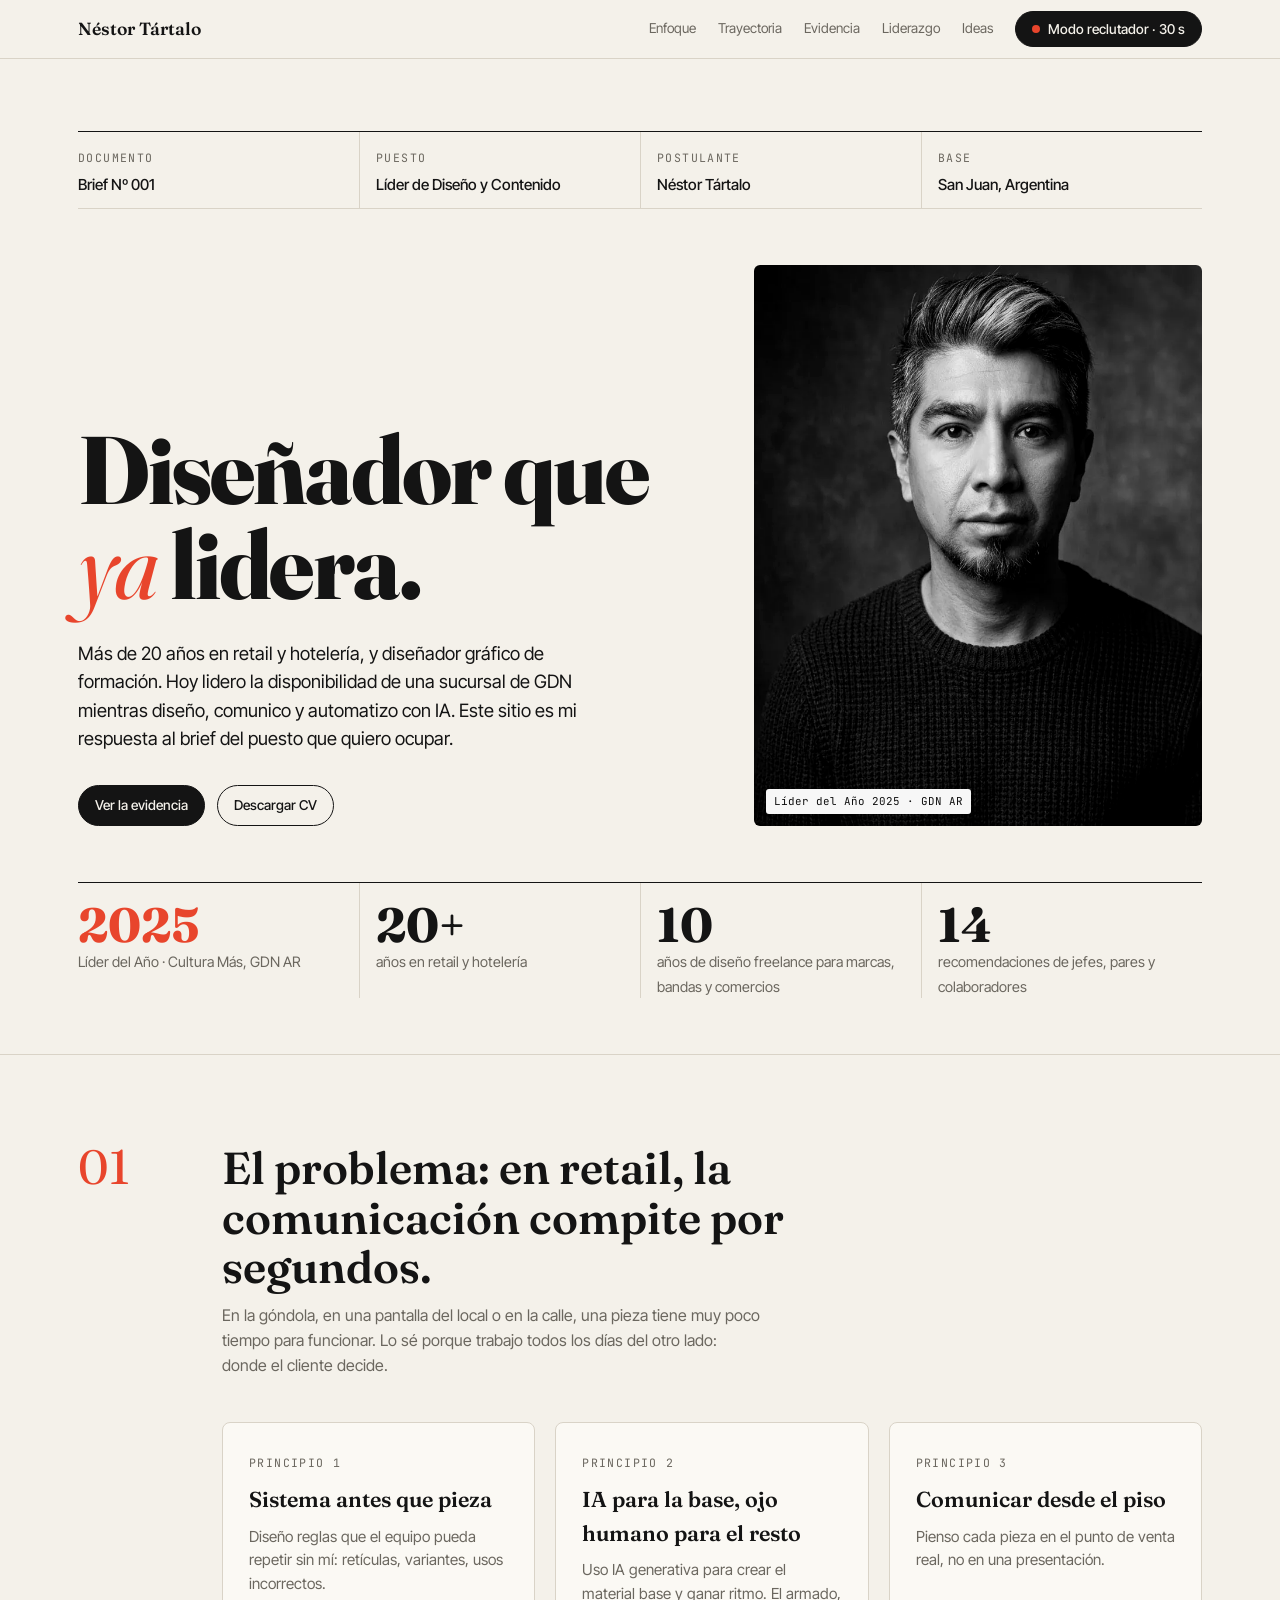
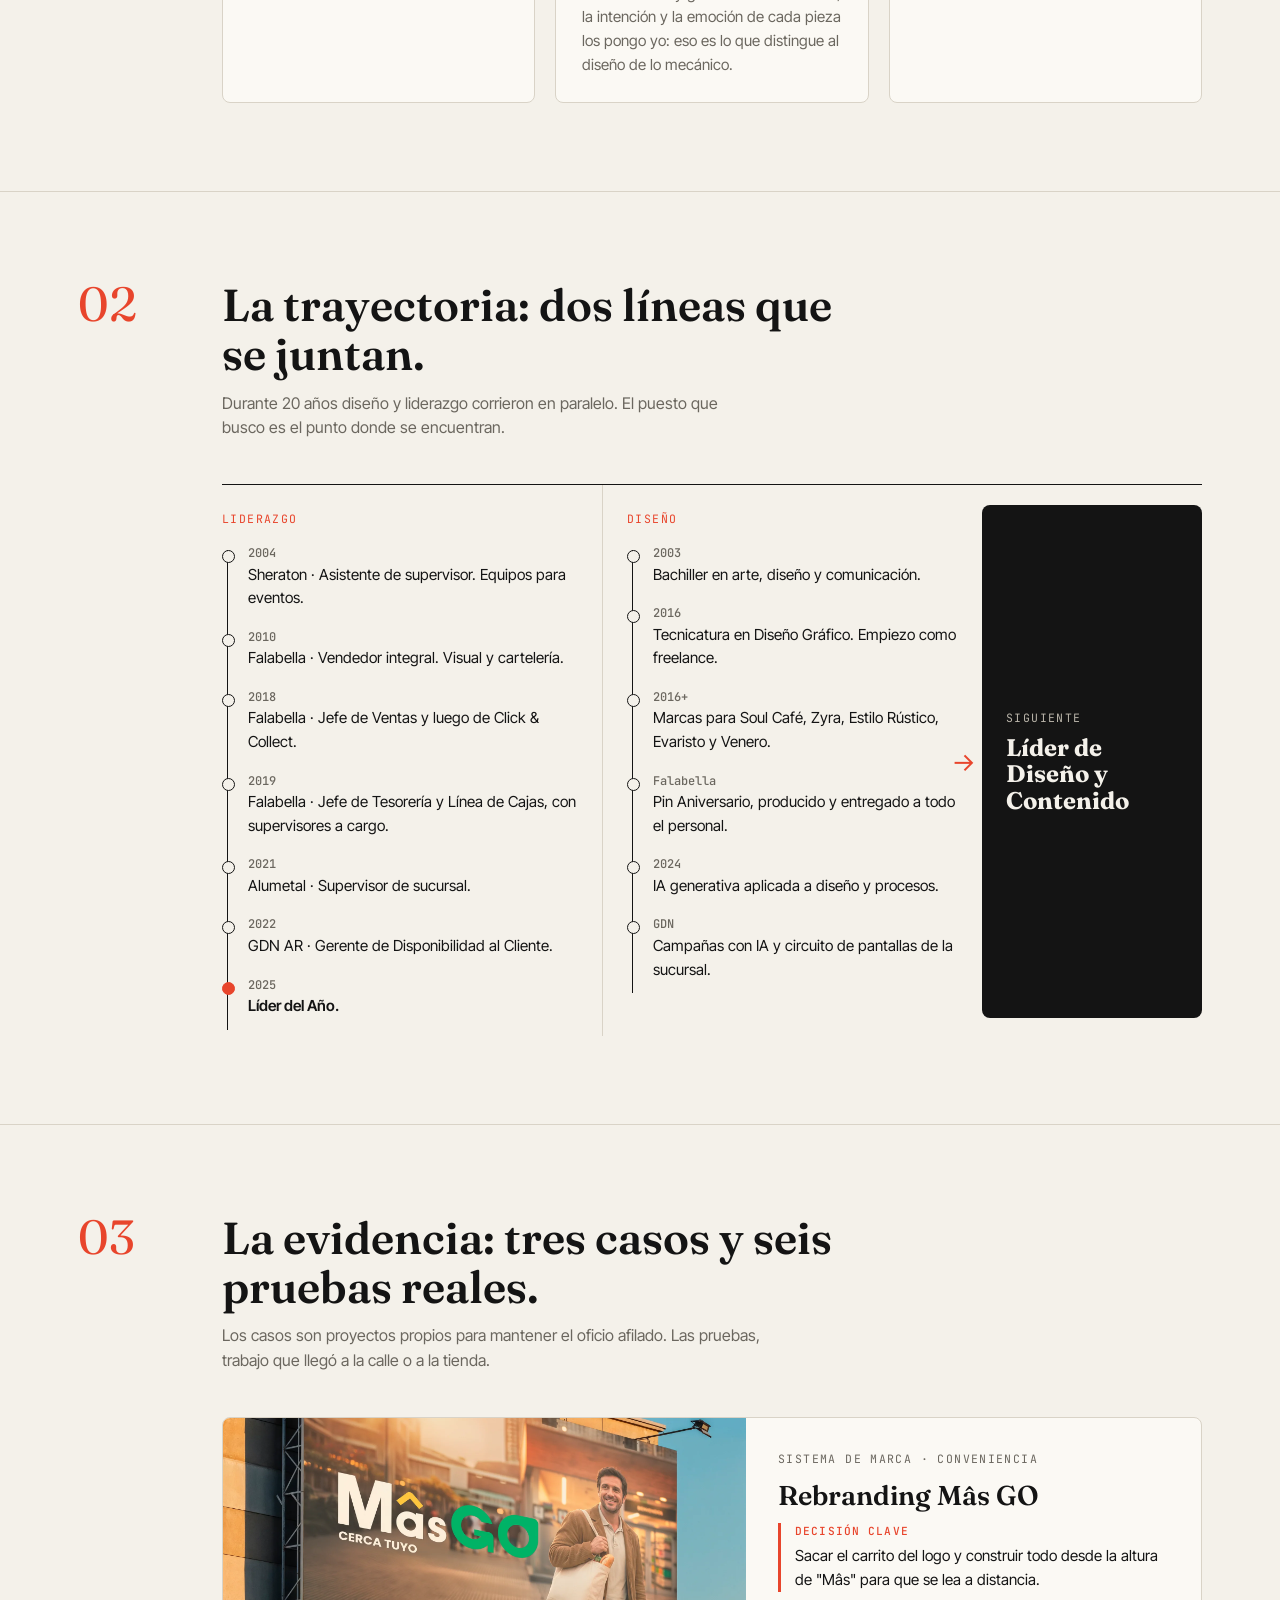
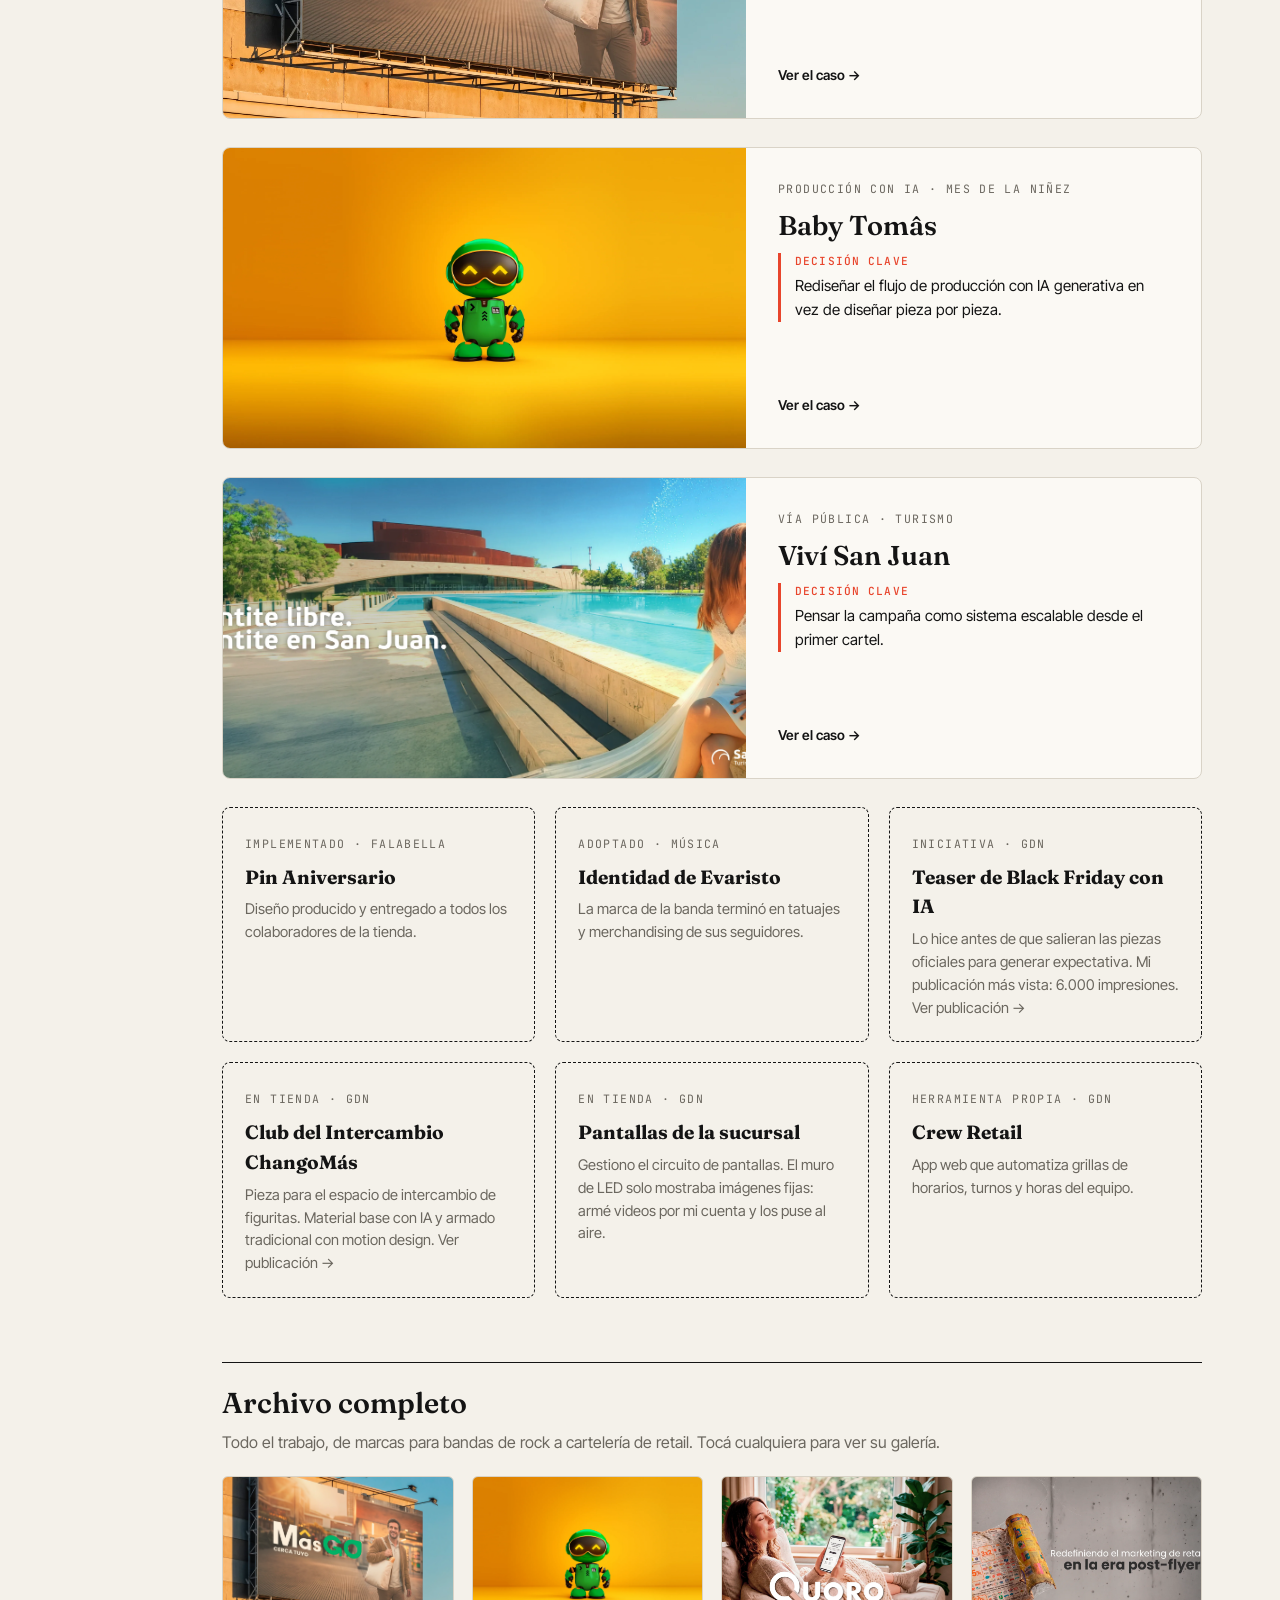
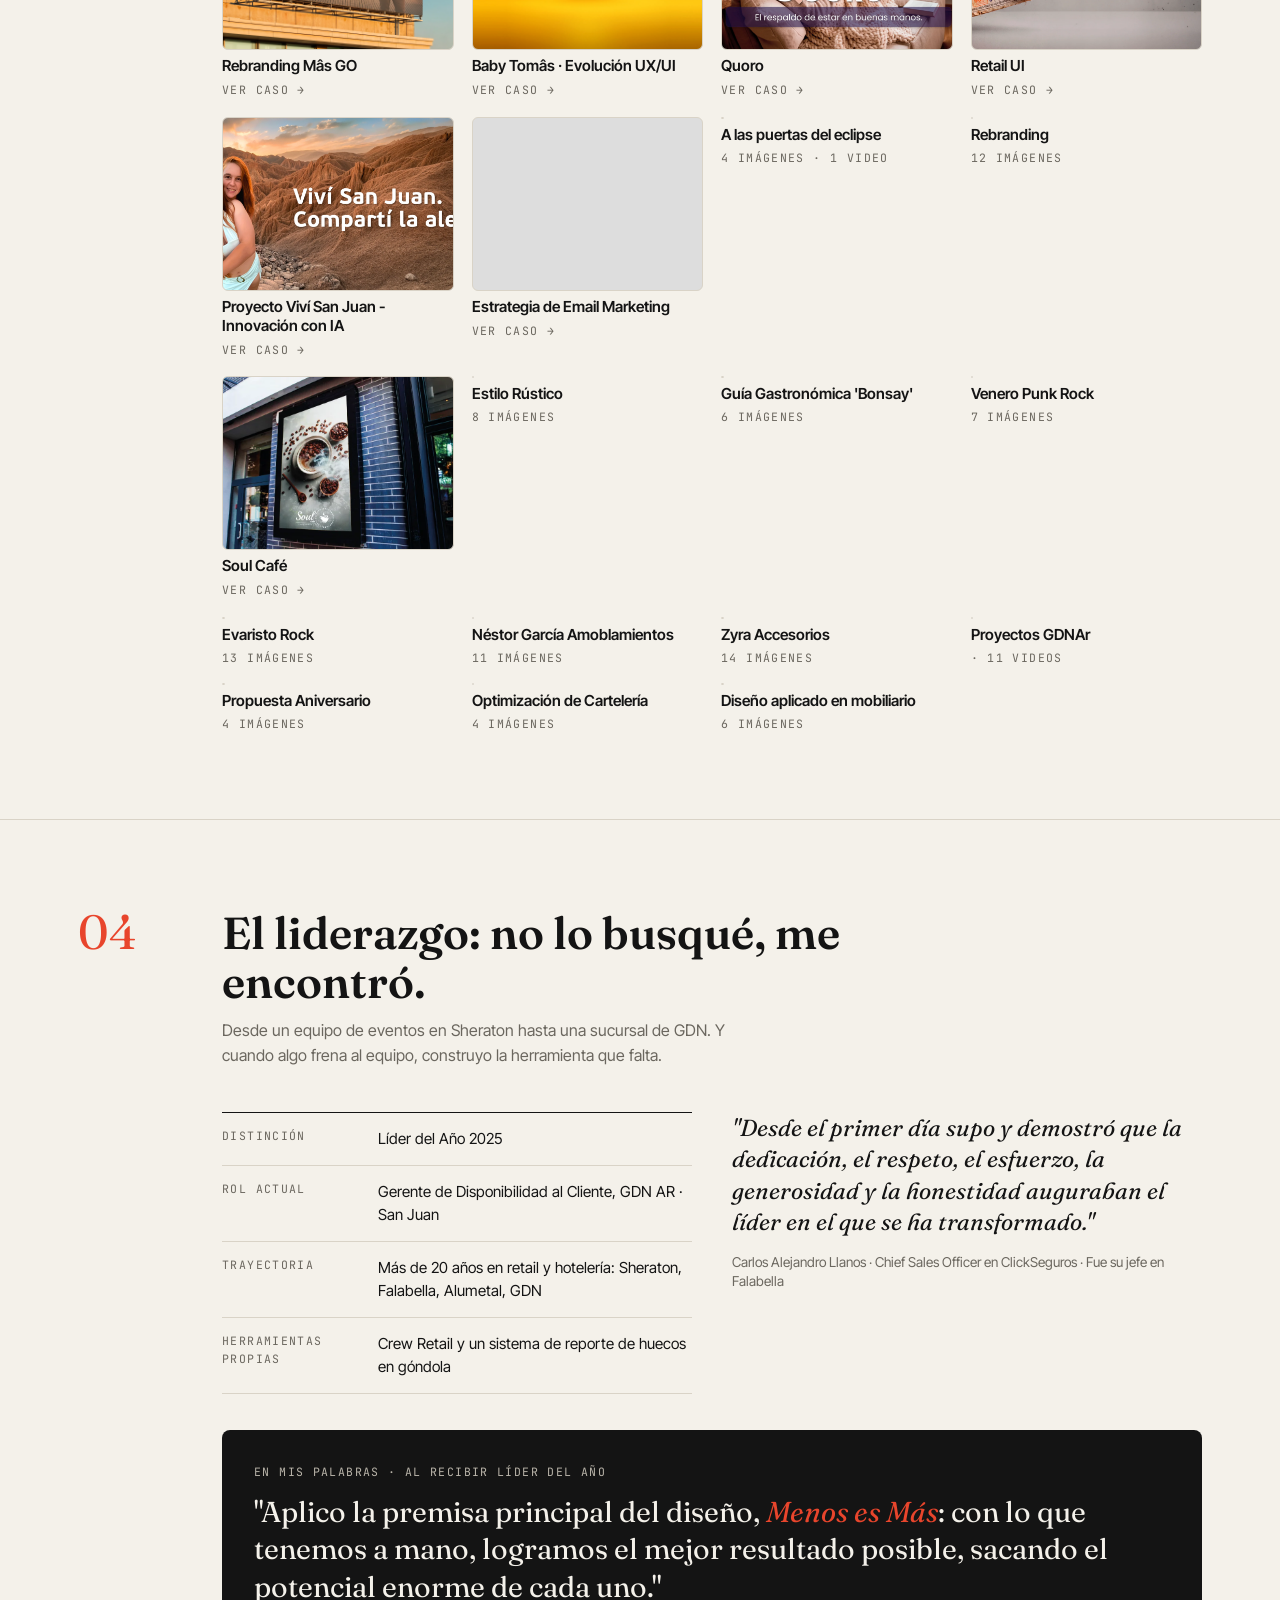
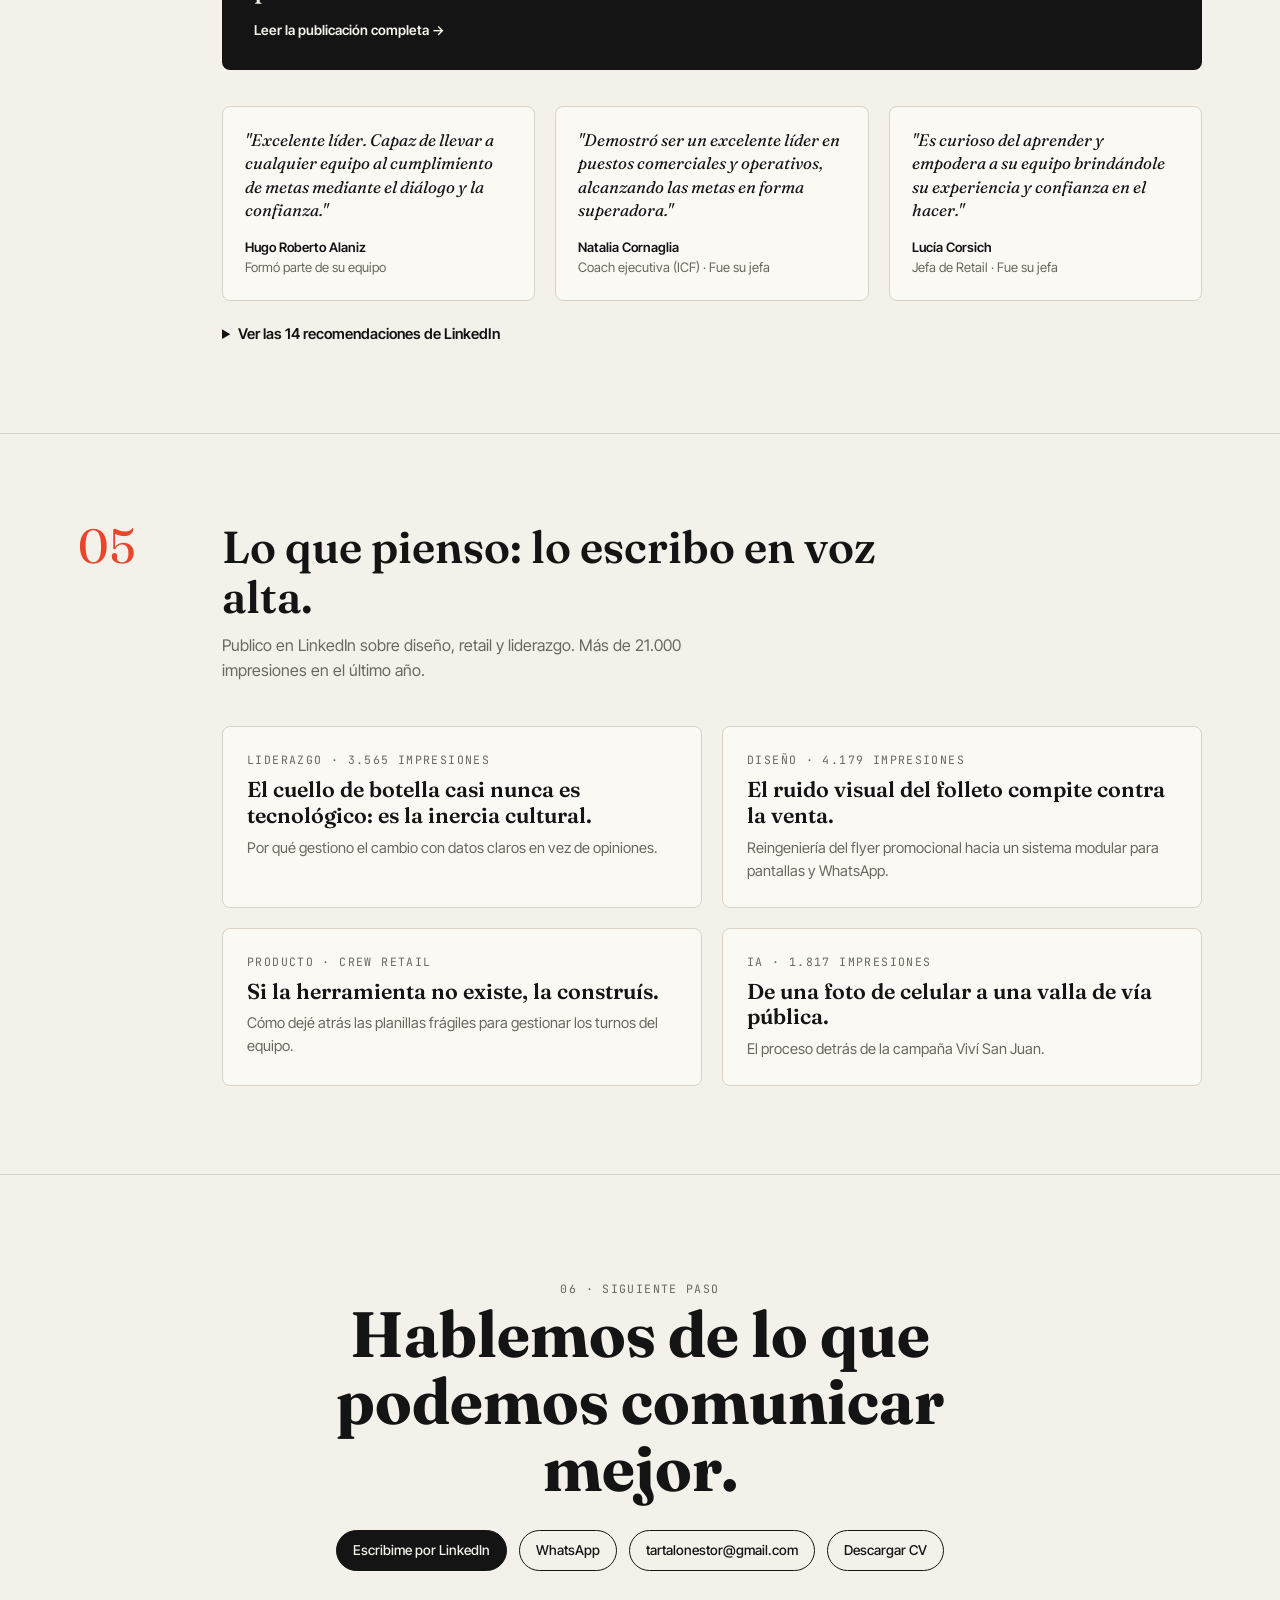
==== commit f43a3382: "fix: "Más de 20 años en retail y hotelería" en todo el inicio El inicio decía "coordinando equipos" " ====
--- a/index.html
+++ b/index.html
@@ -3,12 +3,12 @@
 <head>
   <meta charset="UTF-8" />
   <meta name="viewport" content="width=device-width, initial-scale=1.0" />
-  <meta name="description" content="Diseñador que ya lidera. Líder del Año 2025 en GDN AR, más de 20 años coordinando equipos en retail y diseñador gráfico de formación. Marca, comunicación y producción con IA." />
+  <meta name="description" content="Diseñador que ya lidera. Líder del Año 2025 en GDN AR, más de 20 años en retail y hotelería y diseñador gráfico de formación. Marca, comunicación y producción con IA." />
   <meta property="og:type" content="website" />
   <meta property="og:site_name" content="Néstor Tártalo" />
   <meta property="og:locale" content="es_AR" />
   <meta property="og:title" content="Néstor Tártalo — Diseñador que ya lidera" />
-  <meta property="og:description" content="Líder del Año 2025 en GDN AR. Más de 20 años coordinando equipos y diseñador gráfico de formación. Mi respuesta al brief de Líder de Diseño y Contenido." />
+  <meta property="og:description" content="Líder del Año 2025 en GDN AR. Más de 20 años en retail y hotelería y diseñador gráfico de formación. Mi respuesta al brief de Líder de Diseño y Contenido." />
   <meta property="og:url" content="https://nestortartalo.vercel.app/" />
   <meta property="og:image" content="https://nestortartalo.vercel.app/imagenes/og/index.jpg?v=3" />
   <meta property="og:image:width" content="1200" />
@@ -244,7 +244,7 @@
         <div class="cover-grid">
           <div>
             <h1>Diseñador que <em>ya</em> lidera.</h1>
-            <p class="lead">Más de 20 años coordinando equipos en retail y hotelería, y diseñador gráfico de formación. Hoy lidero la disponibilidad de una sucursal de GDN mientras diseño, comunico y automatizo con IA. Este sitio es mi respuesta al brief del puesto que quiero ocupar.</p>
+            <p class="lead">Más de 20 años en retail y hotelería, y diseñador gráfico de formación. Hoy lidero la disponibilidad de una sucursal de GDN mientras diseño, comunico y automatizo con IA. Este sitio es mi respuesta al brief del puesto que quiero ocupar.</p>
             <div class="actions">
               <a class="btn solid" href="#evidencia">Ver la evidencia</a>
               <a class="btn" href="cv/Nestor-Tartalo-CV.pdf" target="_blank">Descargar CV</a>
@@ -386,7 +386,7 @@
           <ul class="facts">
             <li><span class="label">Distinción</span><span>Líder del Año 2025</span></li>
             <li><span class="label">Rol actual</span><span>Gerente de Disponibilidad al Cliente, GDN AR · San Juan</span></li>
-            <li><span class="label">Trayectoria</span><span>Más de 20 años coordinando equipos: Sheraton, Falabella, Alumetal, GDN</span></li>
+            <li><span class="label">Trayectoria</span><span>Más de 20 años en retail y hotelería: Sheraton, Falabella, Alumetal, GDN</span></li>
             <li><span class="label">Herramientas propias</span><span>Crew Retail y un sistema de reporte de huecos en góndola</span></li>
           </ul>
           <blockquote>
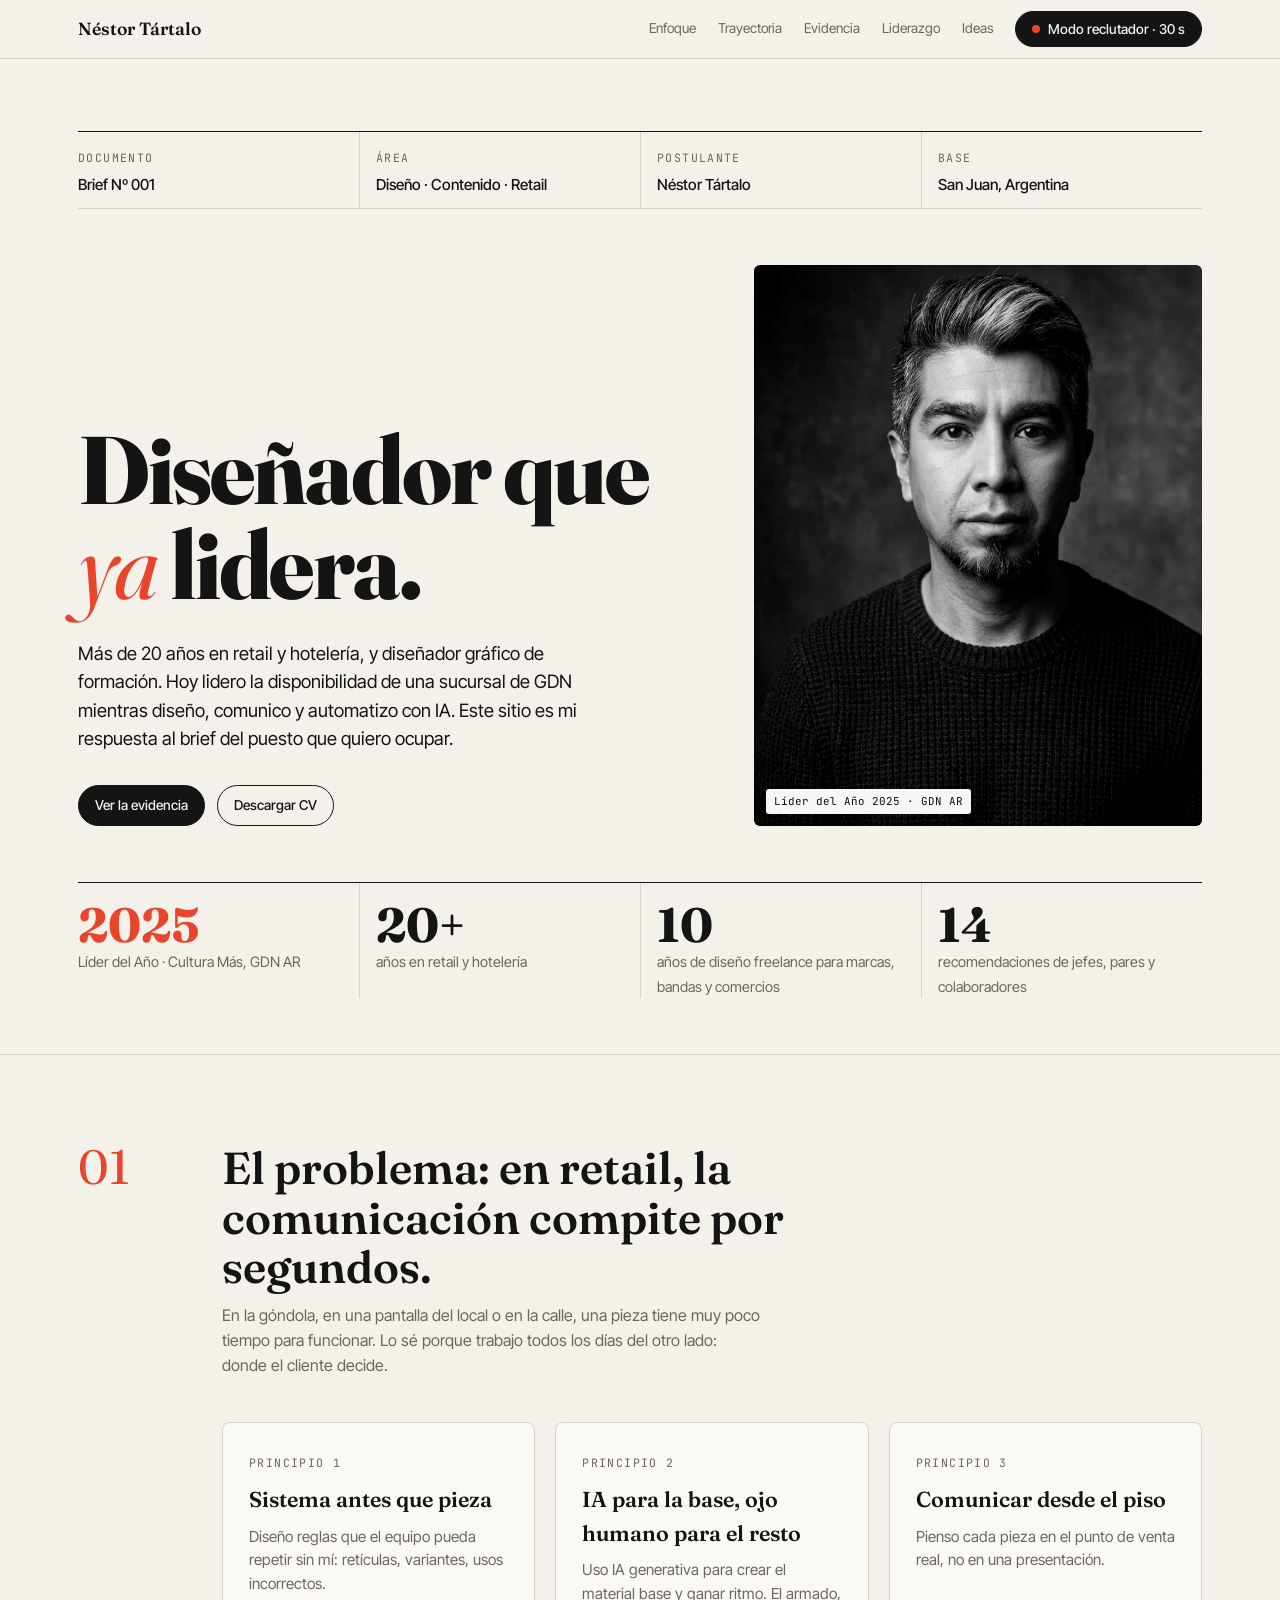
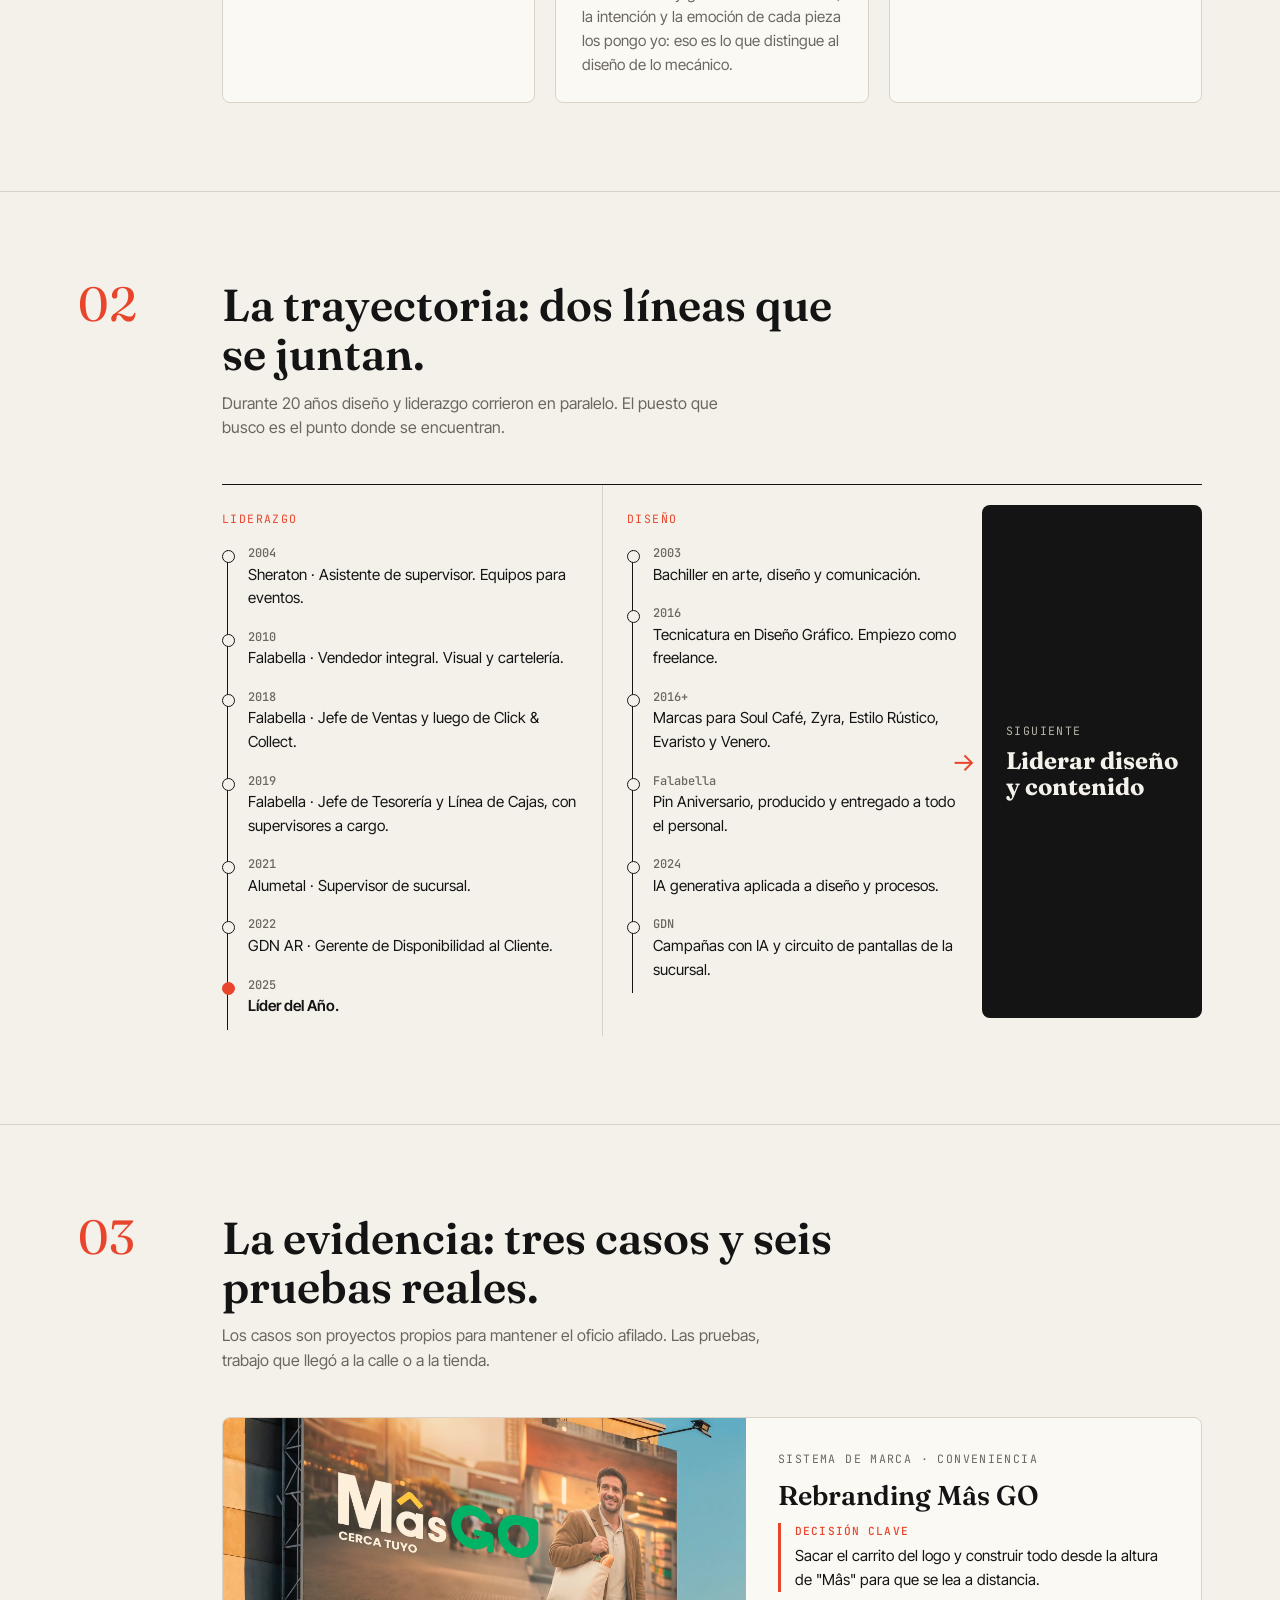
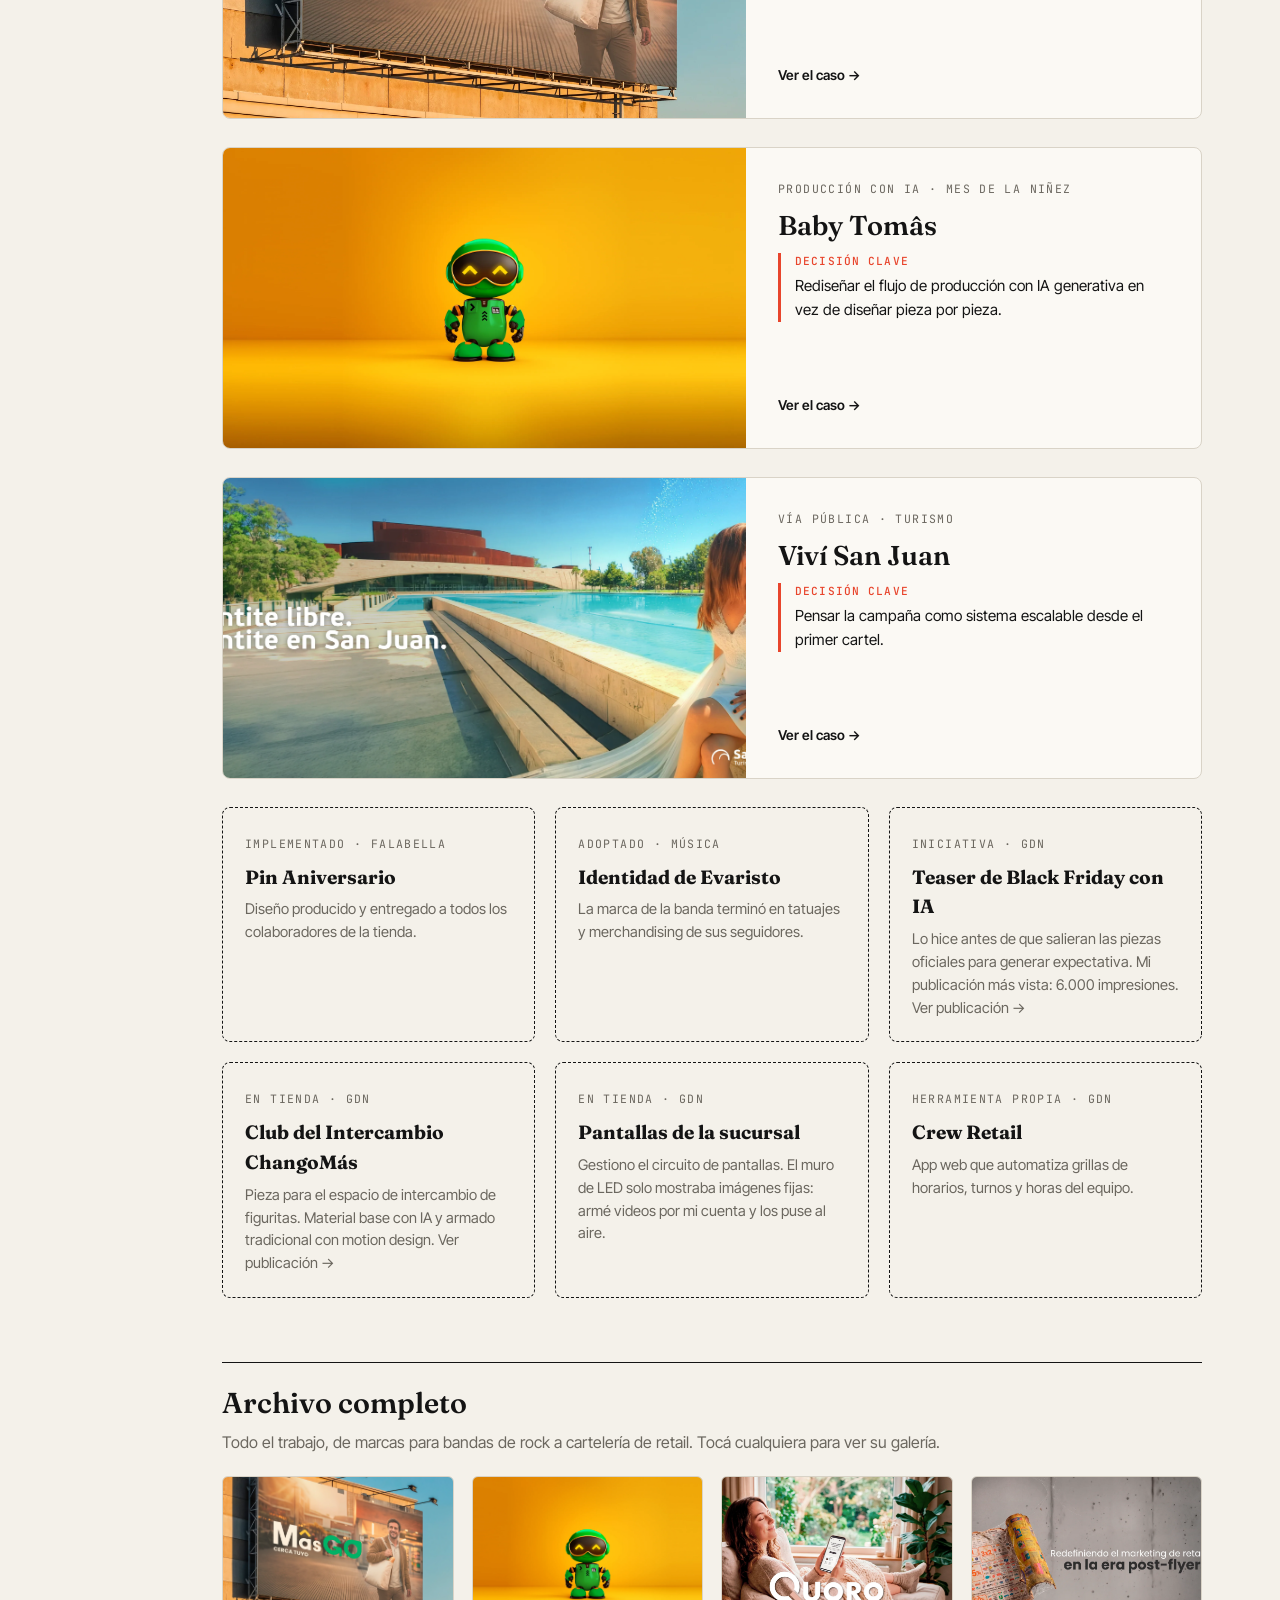
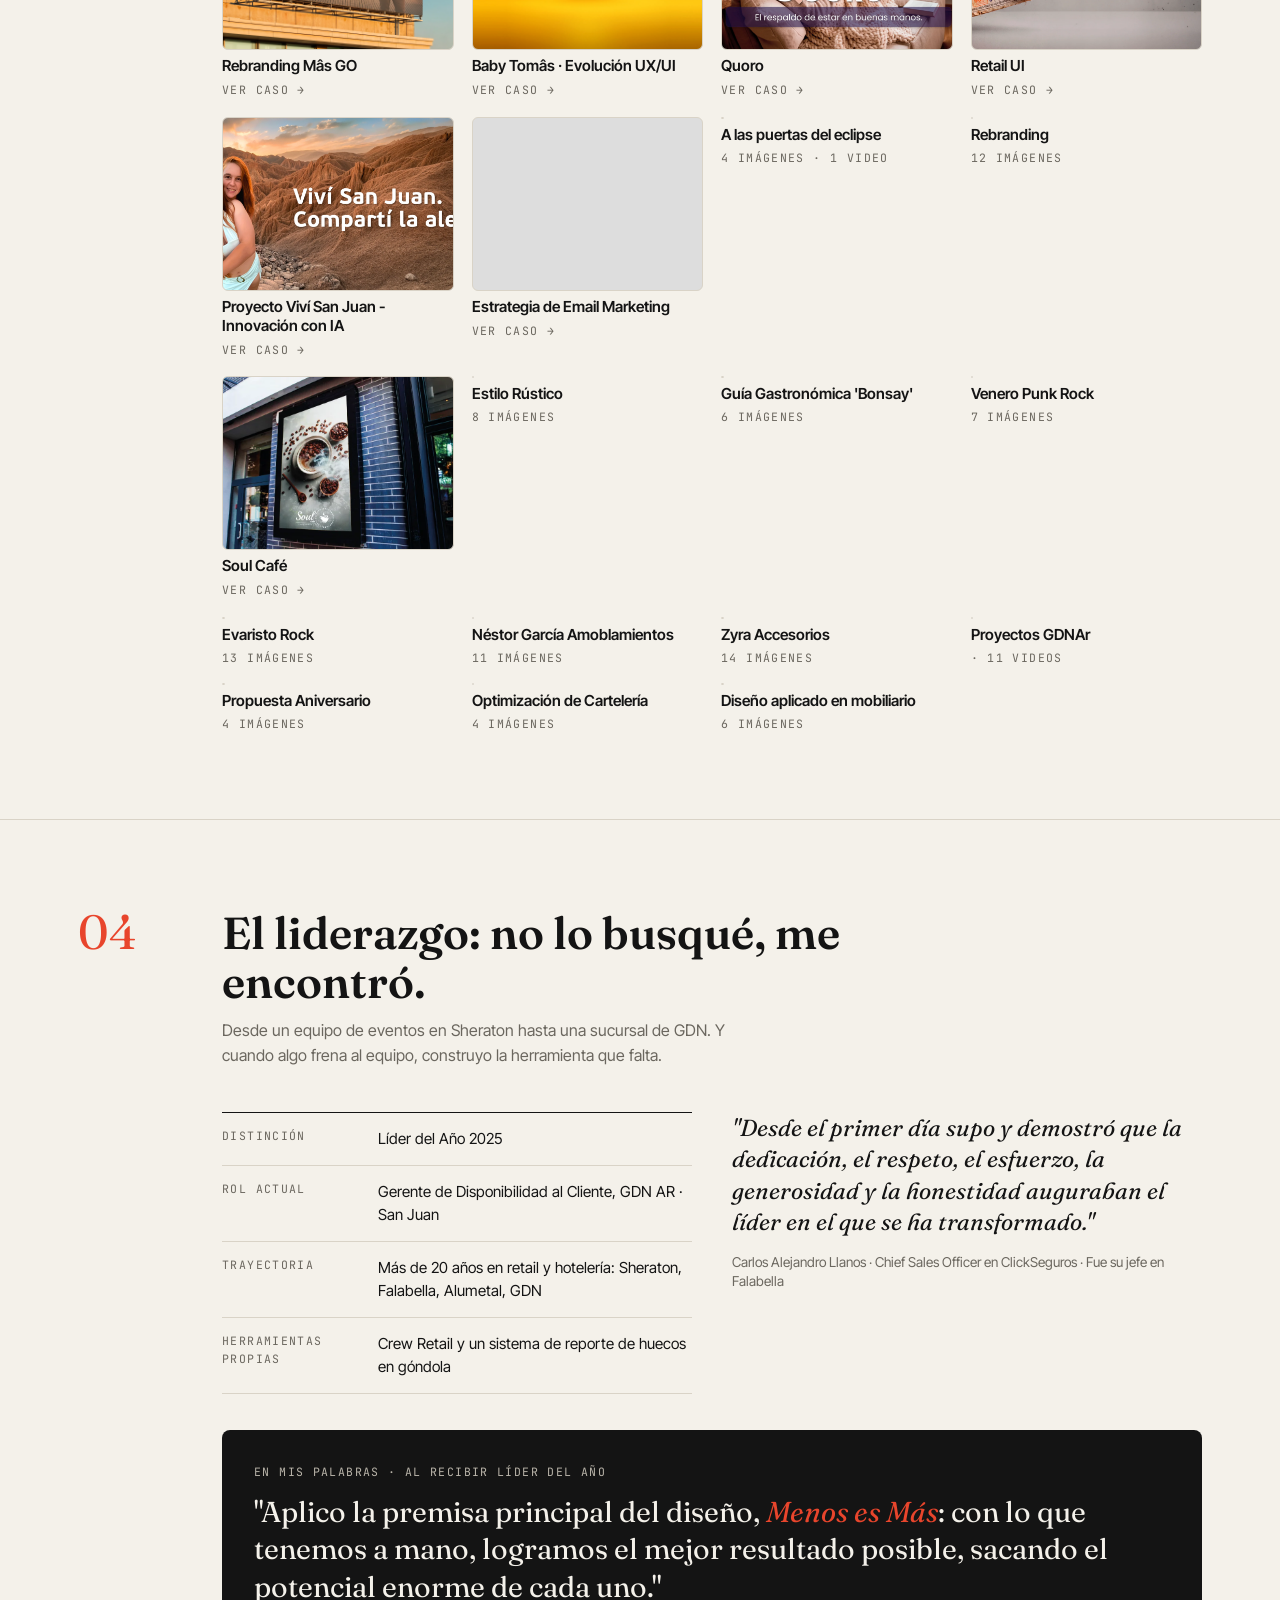
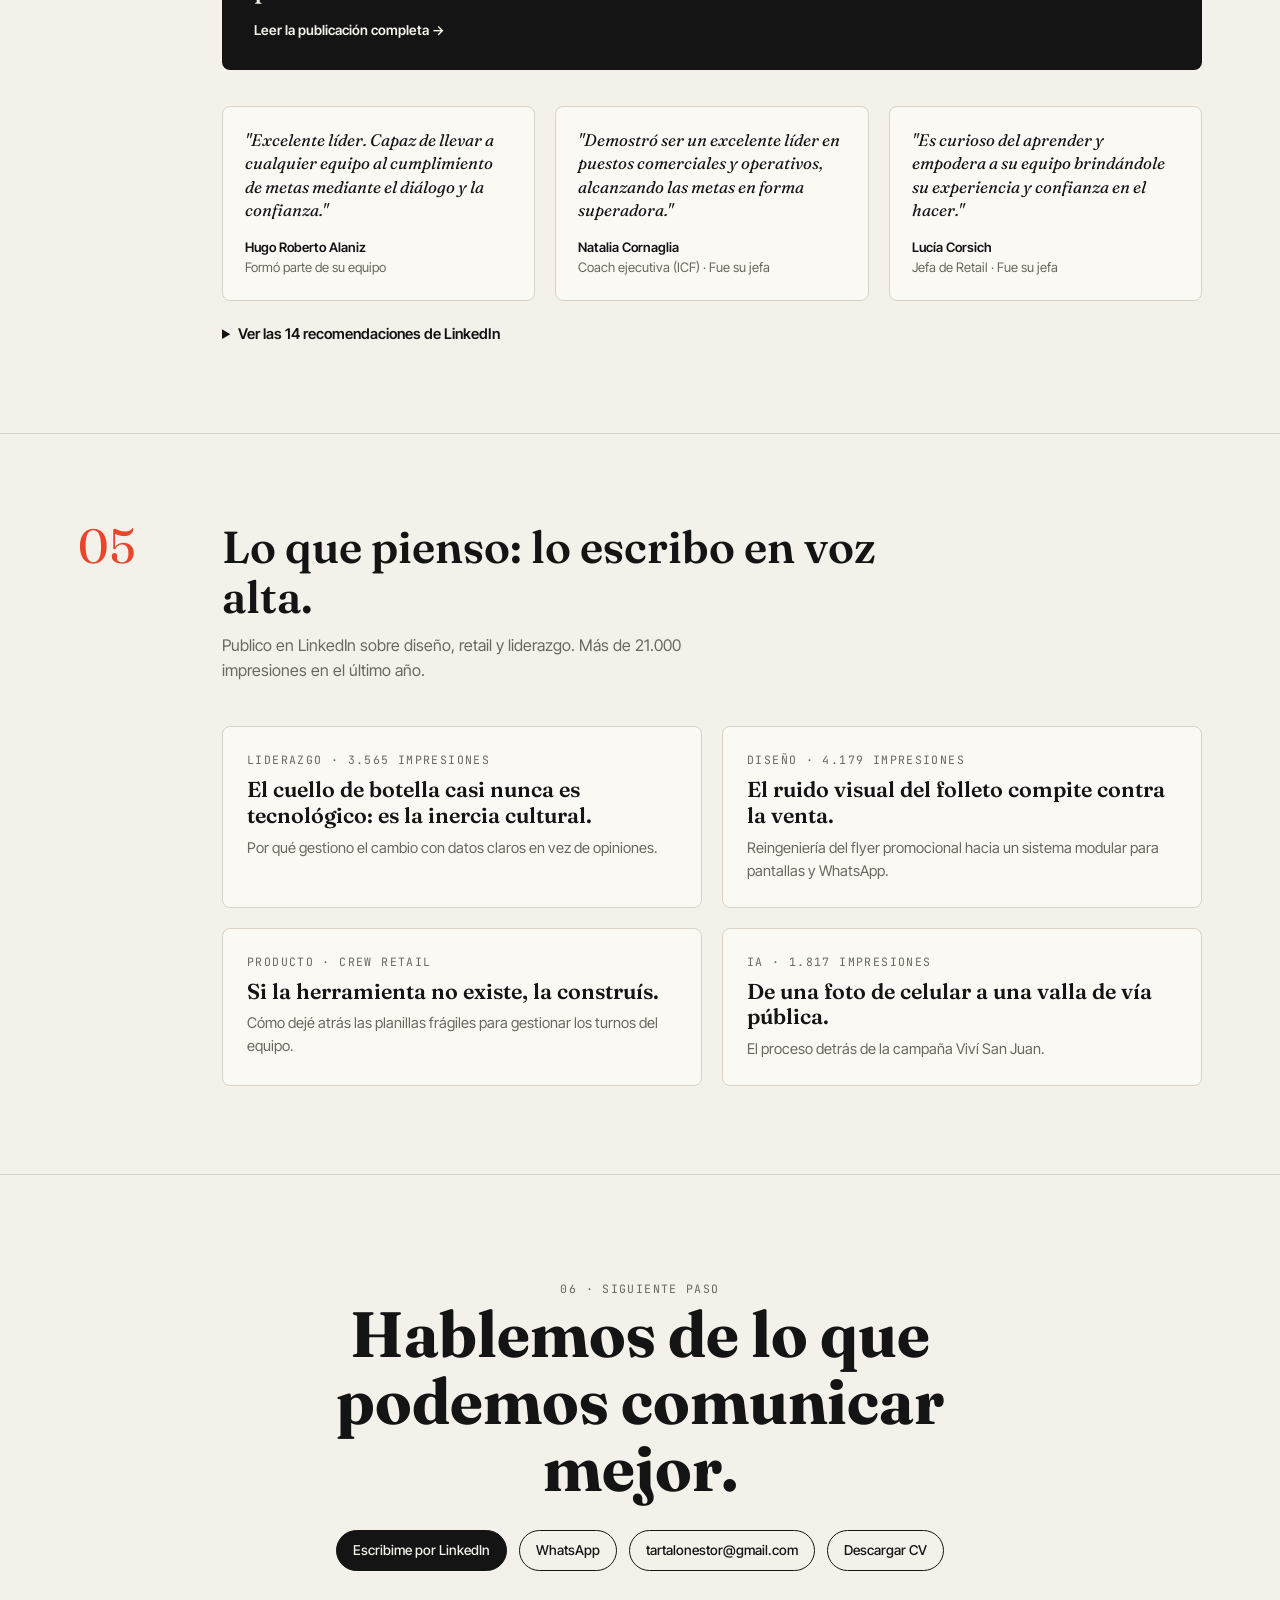
==== commit 37e79327: "fix: vista previa y portada sin el nombre del cargo - Tarjeta de vista previa: la etiqueta pasa a "D" ====
--- a/index.html
+++ b/index.html
@@ -8,9 +8,9 @@
   <meta property="og:site_name" content="Néstor Tártalo" />
   <meta property="og:locale" content="es_AR" />
   <meta property="og:title" content="Néstor Tártalo — Diseñador que ya lidera" />
-  <meta property="og:description" content="Líder del Año 2025 en GDN AR. Más de 20 años en retail y hotelería y diseñador gráfico de formación. Mi respuesta al brief de Líder de Diseño y Contenido." />
+  <meta property="og:description" content="Líder del Año 2025 en GDN AR. Más de 20 años en retail y hotelería y diseñador gráfico de formación. Diseño · Contenido · Retail." />
   <meta property="og:url" content="https://nestortartalo.vercel.app/" />
-  <meta property="og:image" content="https://nestortartalo.vercel.app/imagenes/og/index.jpg?v=3" />
+  <meta property="og:image" content="https://nestortartalo.vercel.app/imagenes/og/index.jpg?v=4" />
   <meta property="og:image:width" content="1200" />
   <meta property="og:image:height" content="630" />
   <meta name="twitter:card" content="summary_large_image" />
@@ -237,7 +237,7 @@
       <div class="wrap">
         <div class="meta">
           <div><span class="label">Documento</span><p>Brief Nº 001</p></div>
-          <div><span class="label">Puesto</span><p>Líder de Diseño y Contenido</p></div>
+          <div><span class="label">Área</span><p>Diseño · Contenido · Retail</p></div>
           <div><span class="label">Postulante</span><p>Néstor Tártalo</p></div>
           <div><span class="label">Base</span><p>San Juan, Argentina</p></div>
         </div>
@@ -313,7 +313,7 @@
           </div>
           <div class="merge">
             <span class="label">Siguiente</span>
-            <strong>Líder de Diseño y Contenido</strong>
+            <strong>Liderar diseño y contenido</strong>
           </div>
         </div>
       </div>
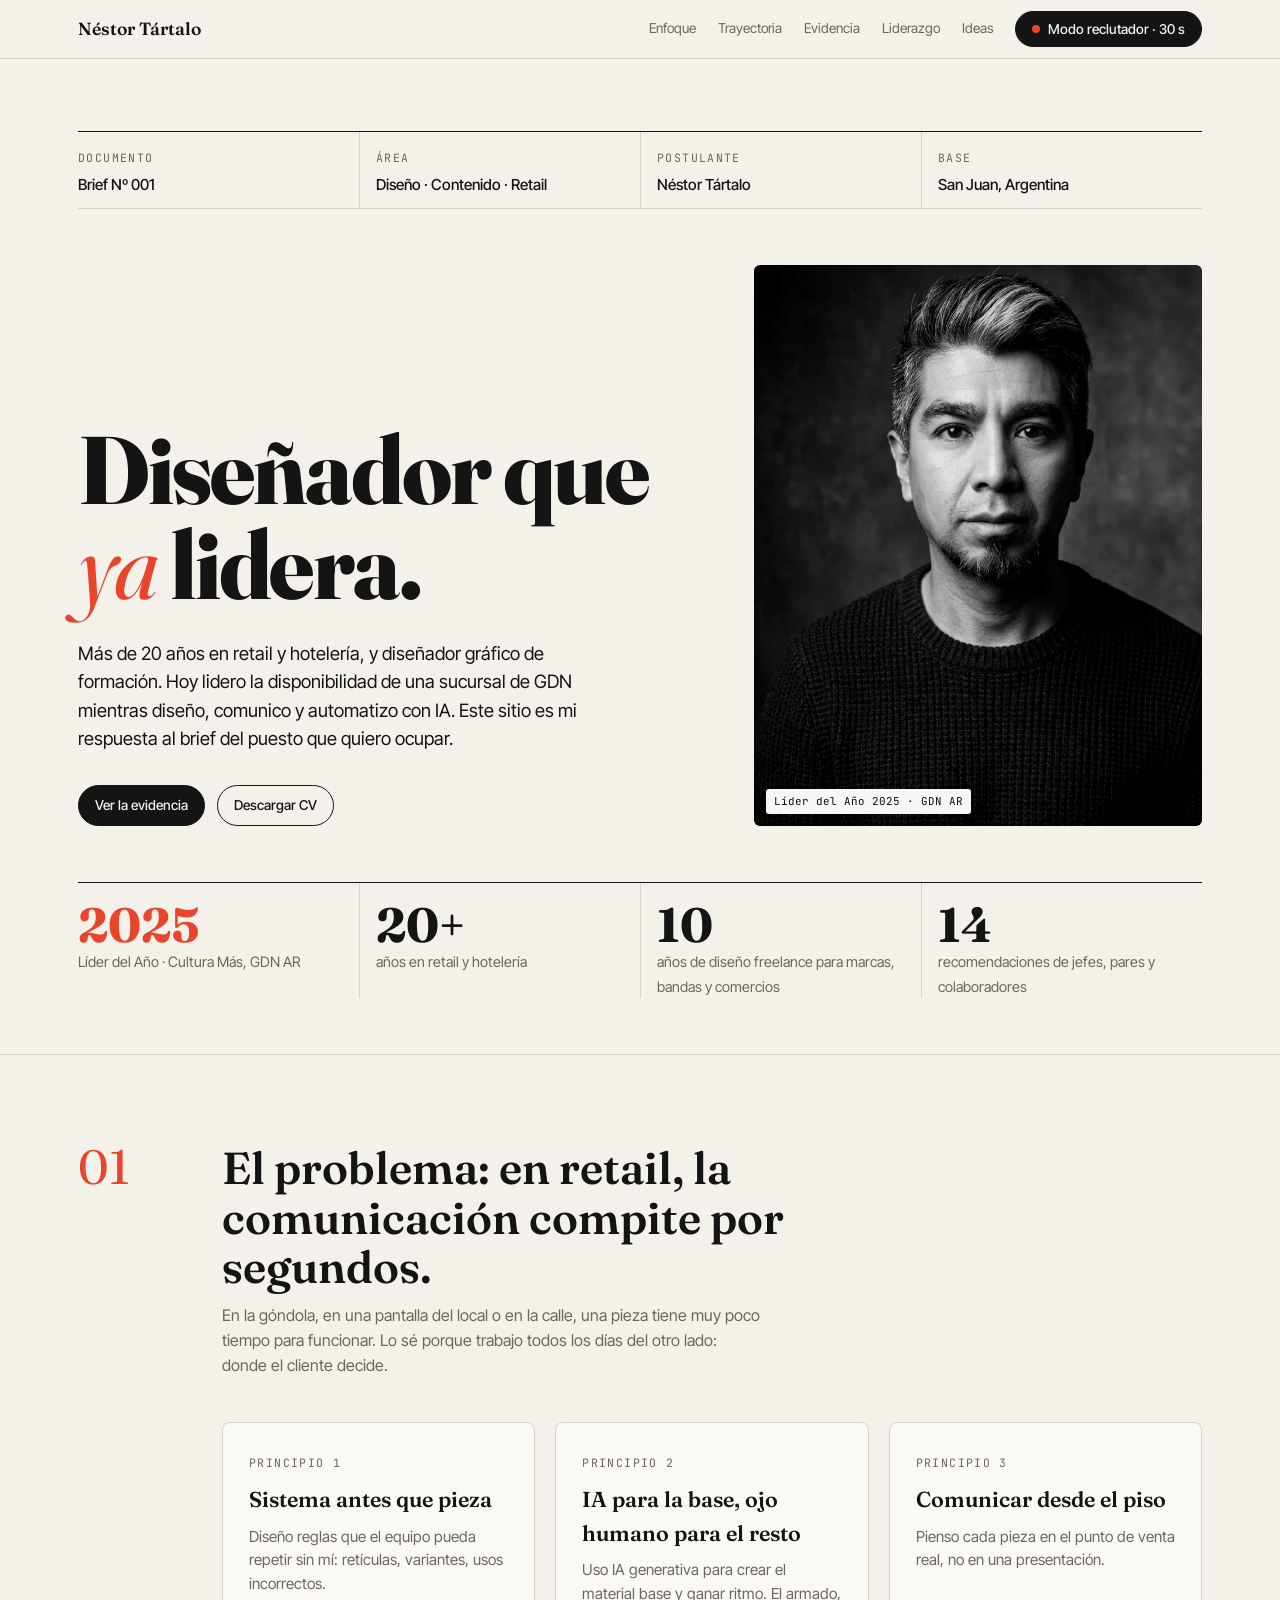
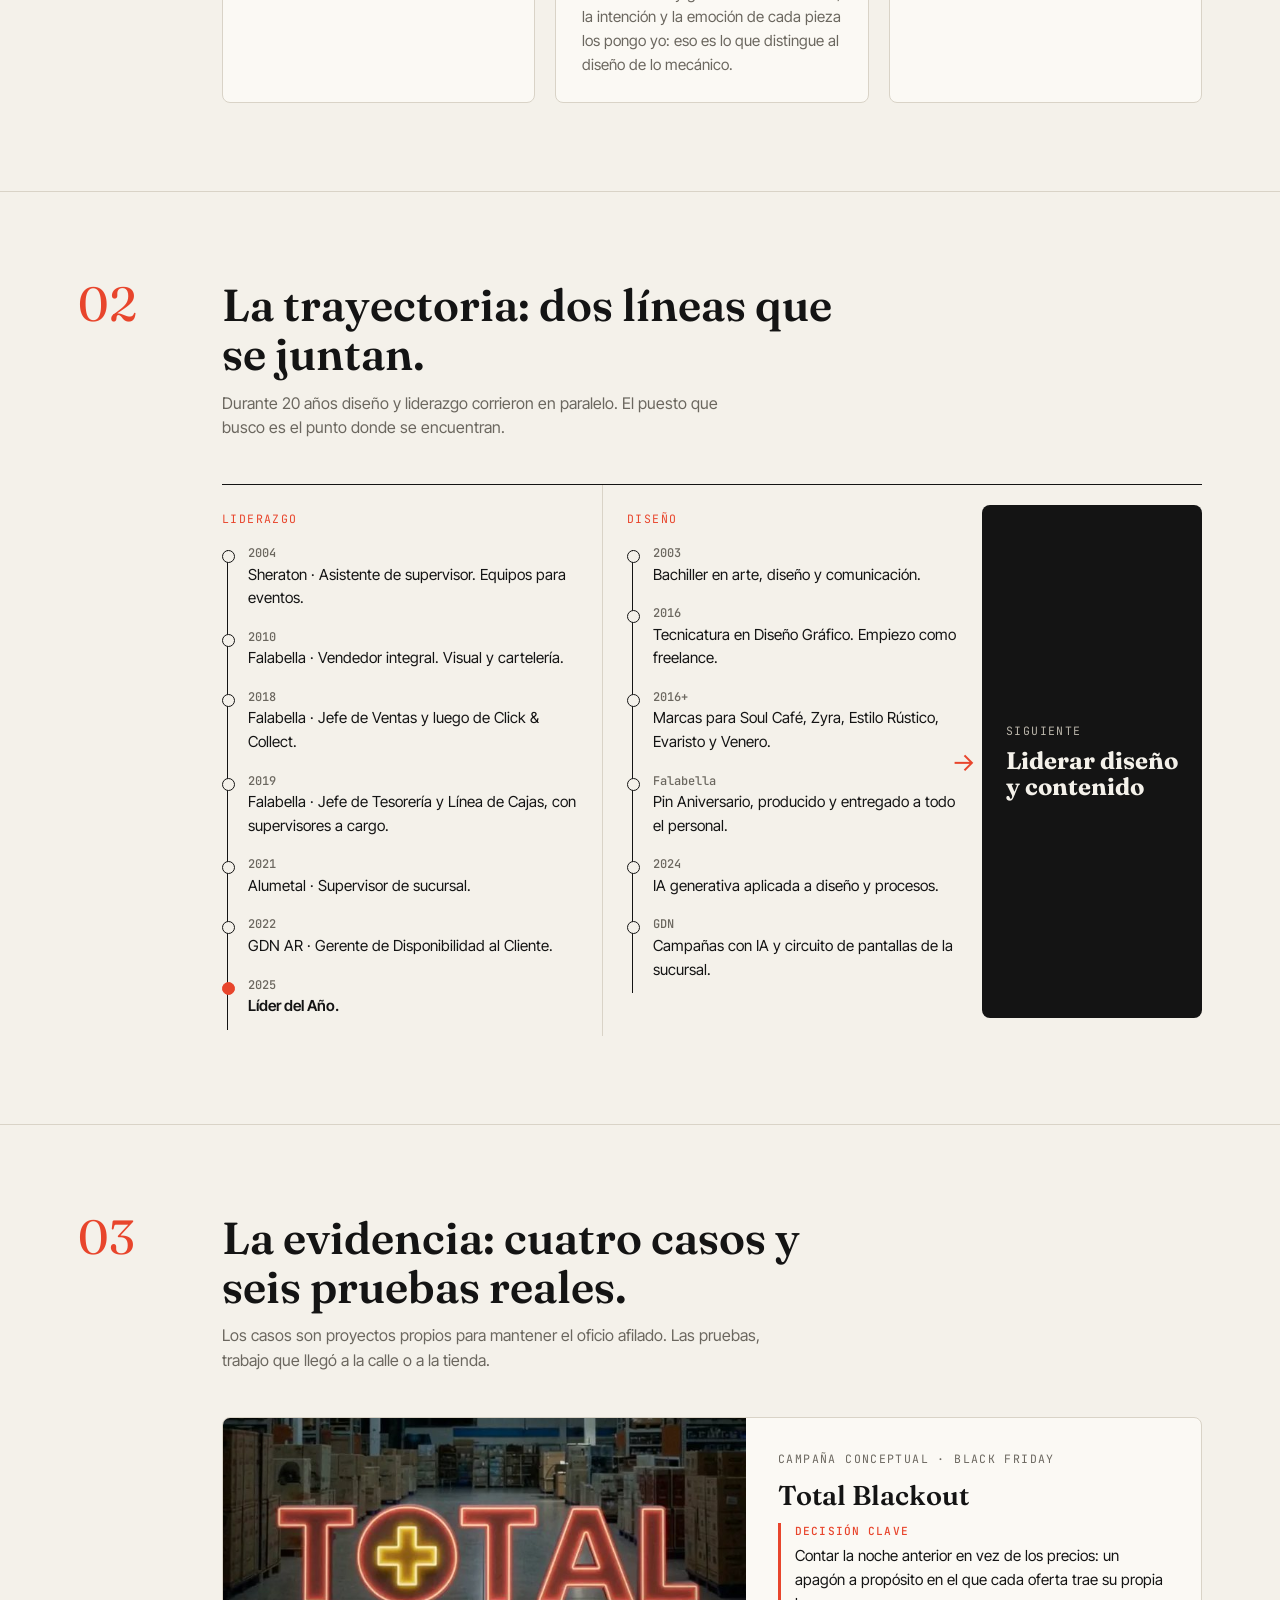
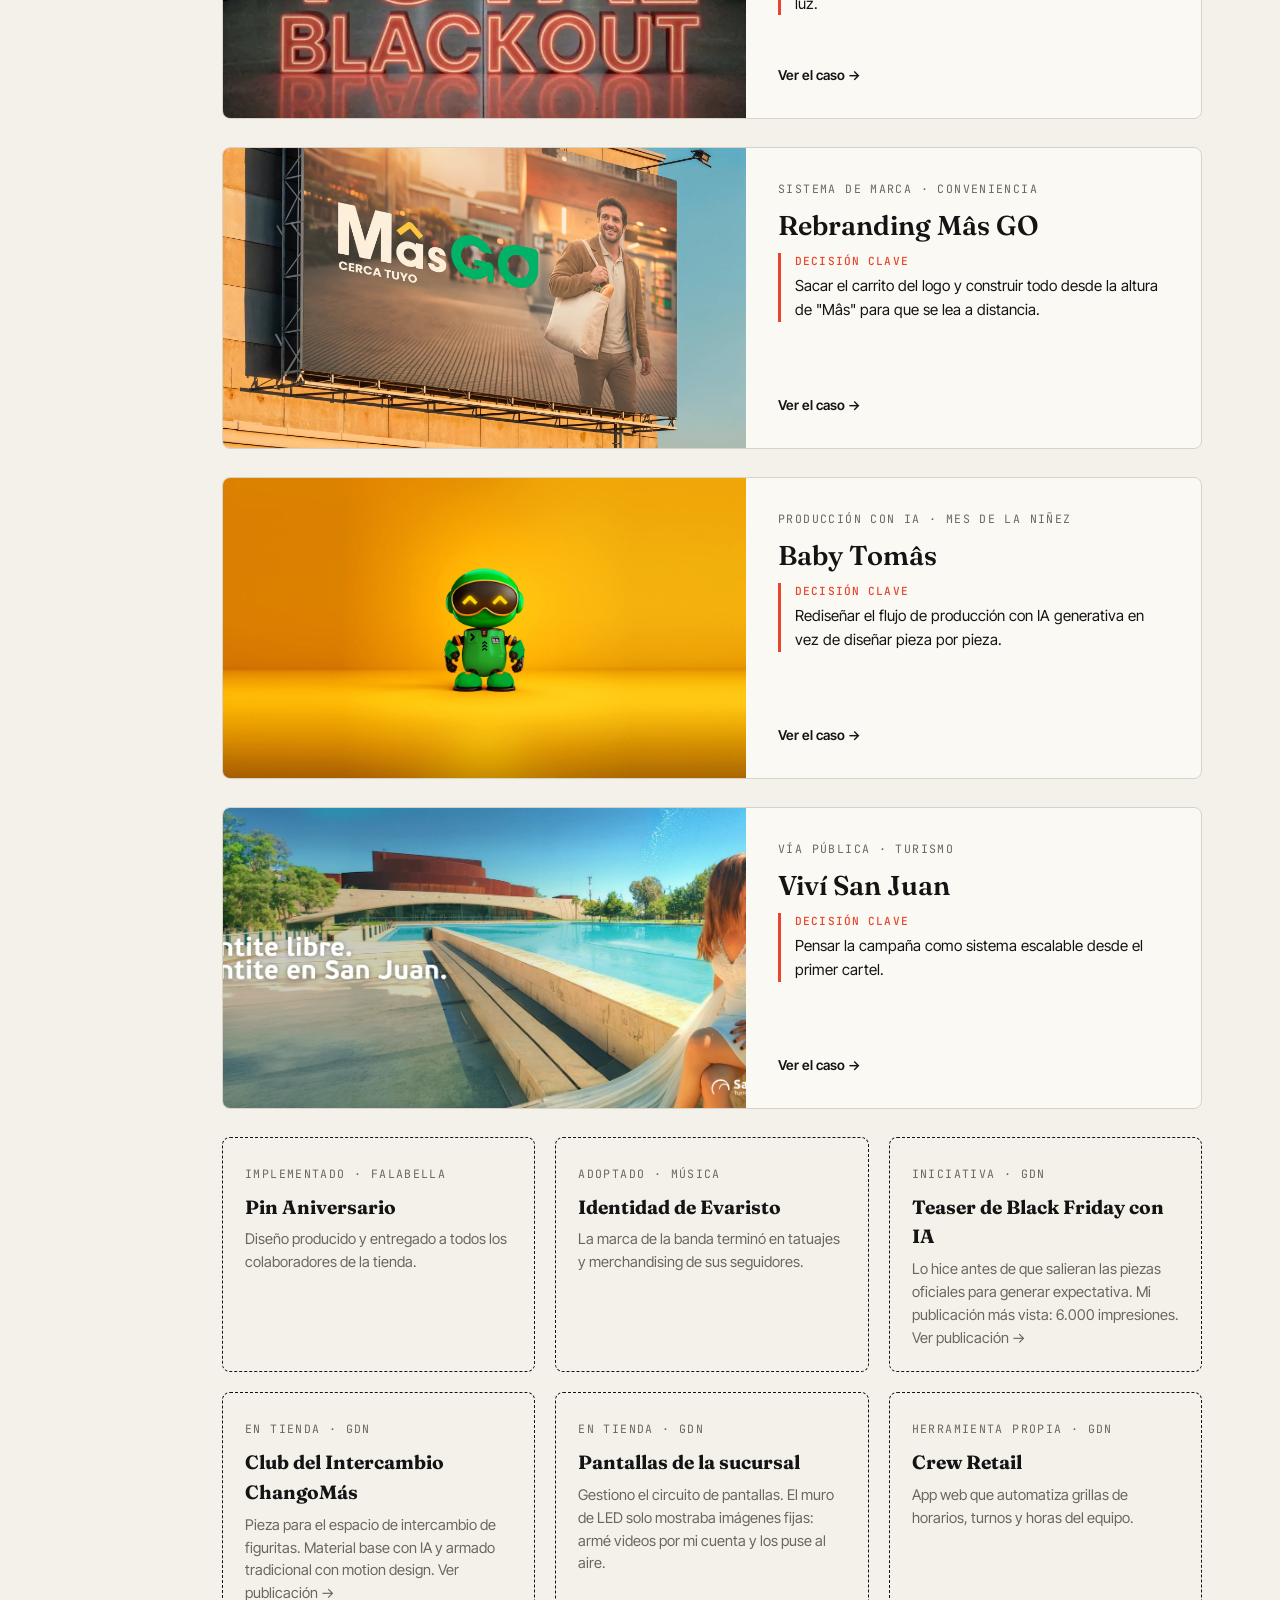
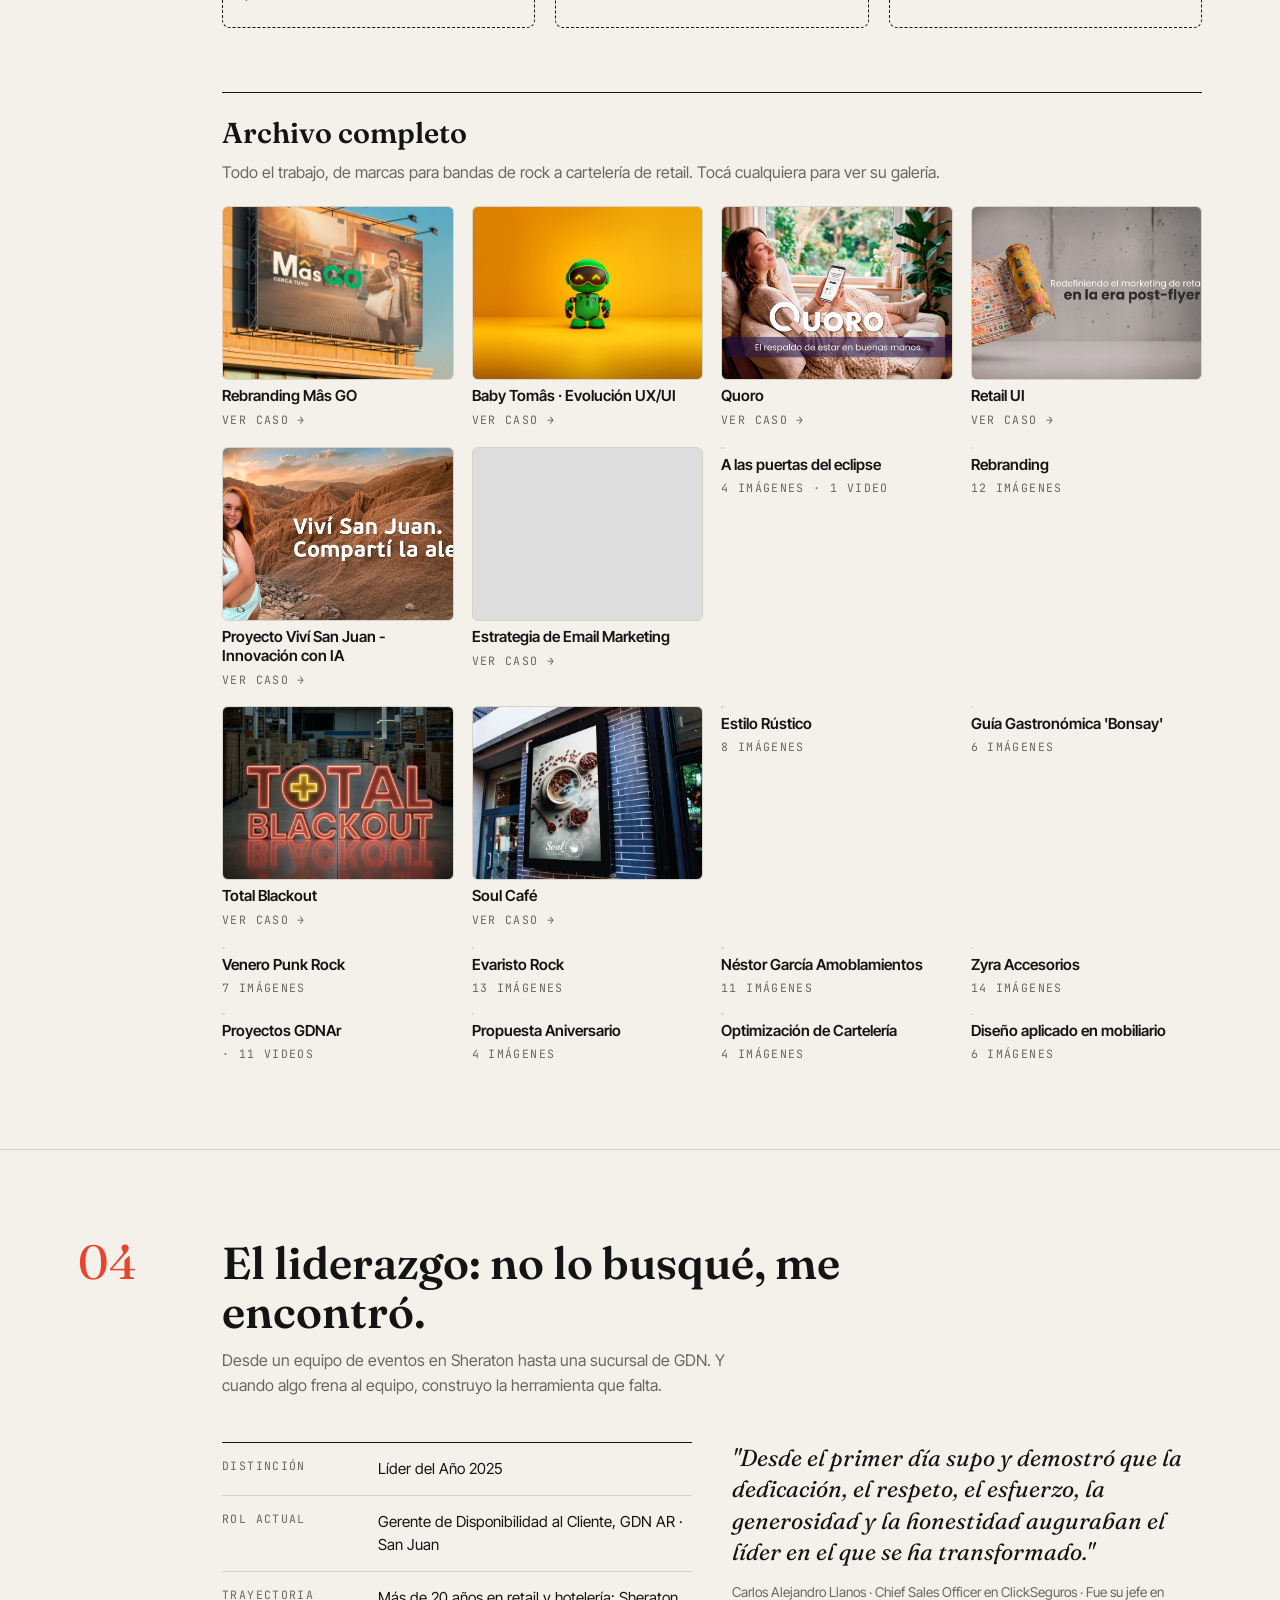
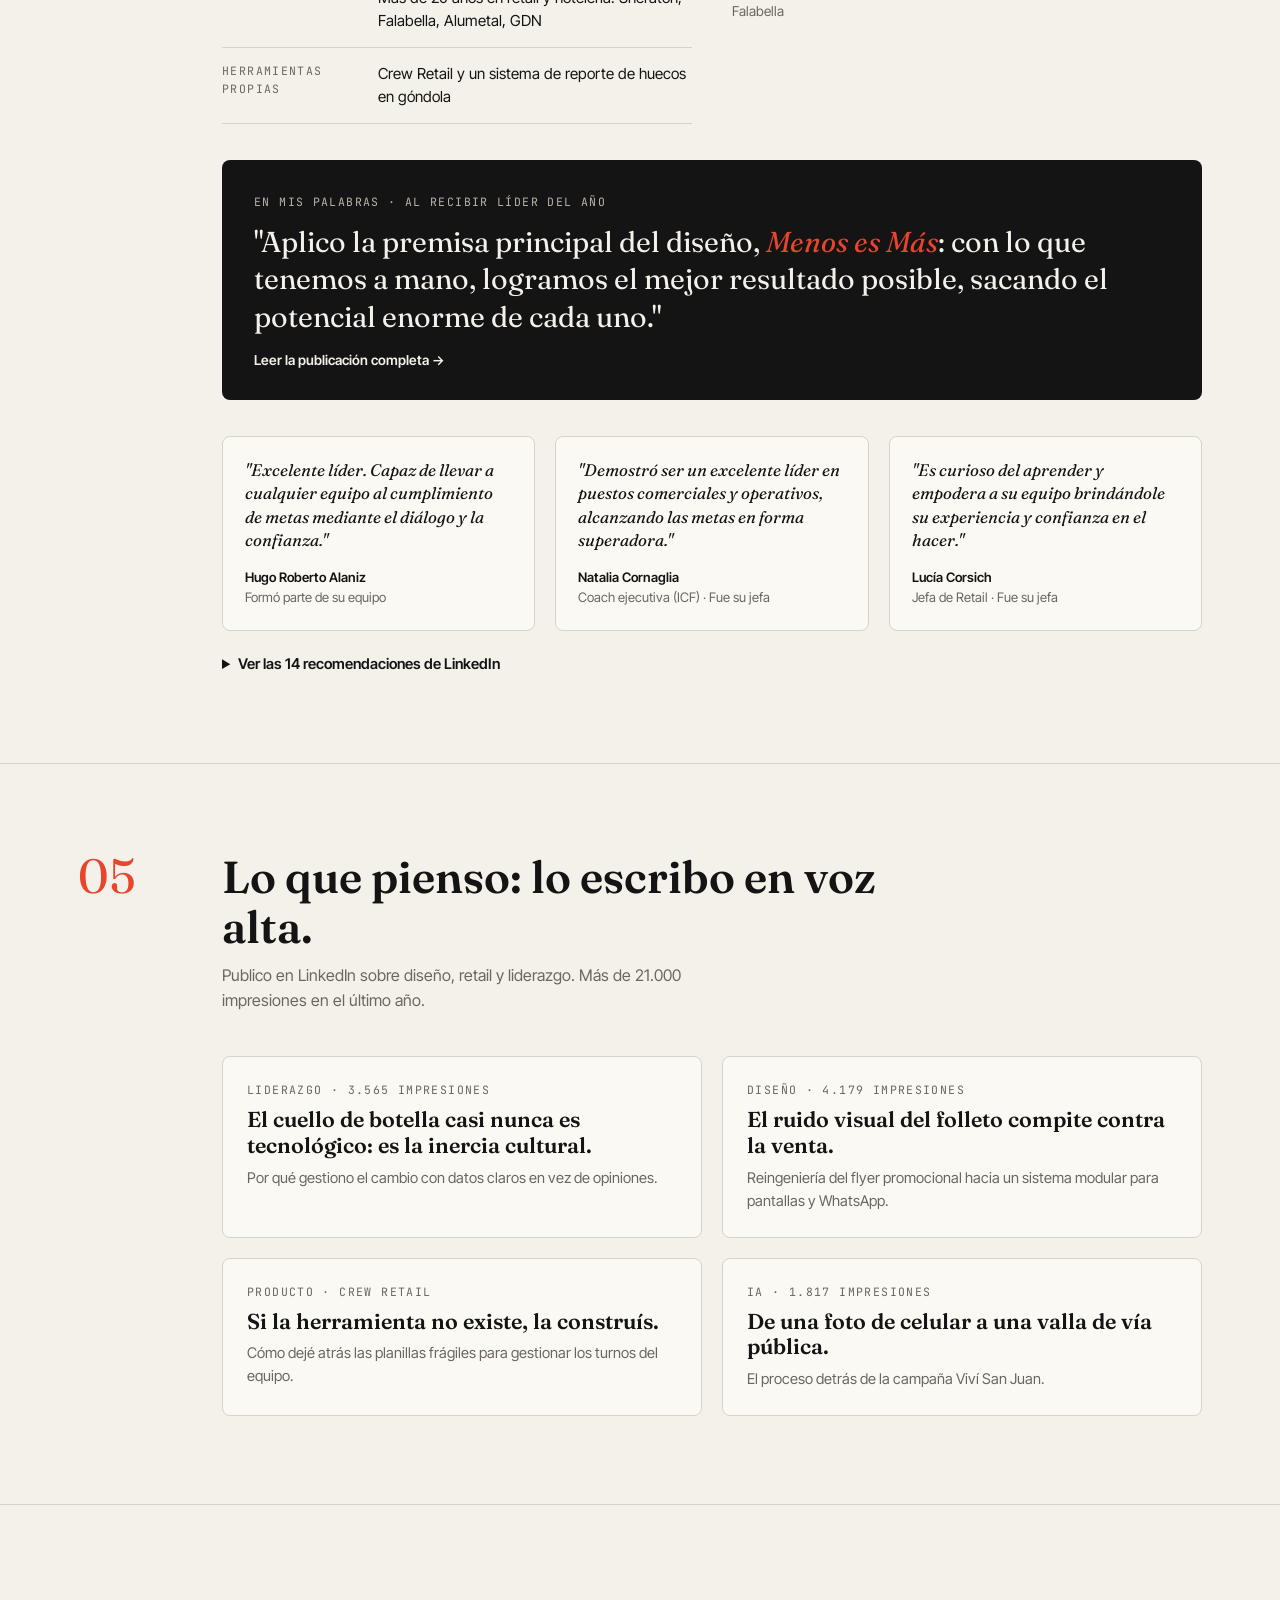
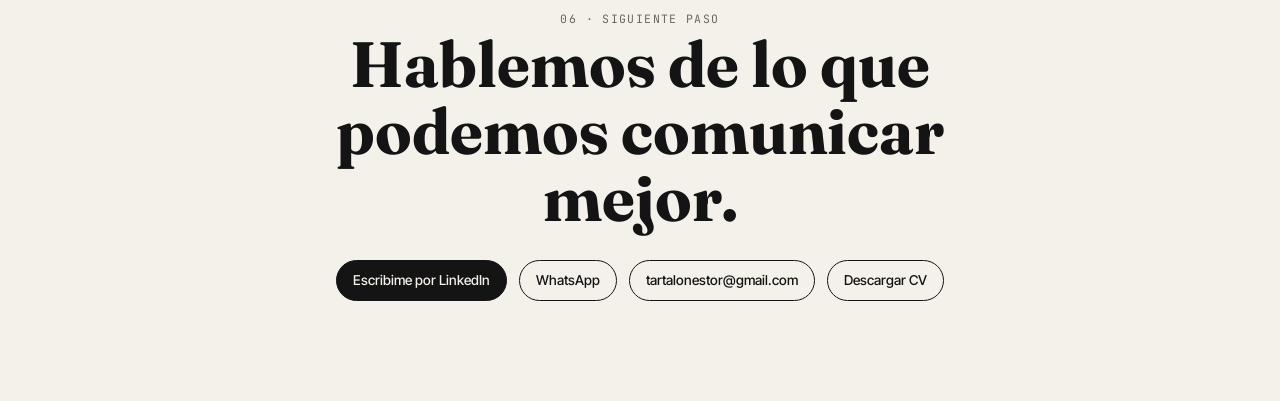
==== commit 9b06f3e8: "feat: sumar el caso Total Blackout y destacarlo en el inicio Co-Authored-By: Claude Opus 5.5 <norepl" ====
--- a/index.html
+++ b/index.html
@@ -324,11 +324,20 @@
         <div class="block-head">
           <span class="num">03</span>
           <div>
-            <h2>La evidencia: tres casos y seis pruebas reales.</h2>
+            <h2>La evidencia: cuatro casos y seis pruebas reales.</h2>
             <p>Los casos son proyectos propios para mantener el oficio afilado. Las pruebas, trabajo que llegó a la calle o a la tienda.</p>
           </div>
         </div>
         <div class="cases indent">
+          <a class="case" href="total-blackout-case.html">
+            <div class="img" style="background-image:url('imagenes/total-blackout/card.jpg')"></div>
+            <div class="txt">
+              <span class="label">Campaña conceptual · Black Friday</span>
+              <h3>Total Blackout</h3>
+              <p class="decision"><b>Decisión clave</b>Contar la noche anterior en vez de los precios: un apagón a propósito en el que cada oferta trae su propia luz.</p>
+              <span class="more">Ver el caso →</span>
+            </div>
+          </a>
           <a class="case" href="mas-go-case.html">
             <div class="img" style="background-image:url('imagenes/MasGO/banner via publica_C.webp')"></div>
             <div class="txt">
@@ -468,7 +477,7 @@
         <div><dt>Hoy</dt><dd>Gerente de Disponibilidad al Cliente en GDN AR. Líder del Año 2025.</dd></div>
         <div><dt>Trayectoria</dt><dd>Más de 20 años en retail y hotelería (11 en Falabella). Diseñador gráfico recibido, 10 años de freelance.</dd></div>
         <div><dt>Diseña</dt><dd>Marcas, vía pública y video. Usa IA para el material base y arma cada pieza a mano. Crea sus propias herramientas web.</dd></div>
-        <div><dt>Prueba</dt><dd>Pin Aniversario Falabella · Identidad Evaristo · Pantallas GDN · Casos Mâs GO, Baby Tomâs y Viví San Juan.</dd></div>
+        <div><dt>Prueba</dt><dd>Pin Aniversario Falabella · Identidad Evaristo · Pantallas GDN · Casos Total Blackout, Mâs GO, Baby Tomâs y Viví San Juan.</dd></div>
         <div><dt>Referencias</dt><dd>14 recomendaciones en LinkedIn de jefes, pares y su equipo.</dd></div>
       </dl>
       <a class="btn solid" href="cv/Nestor-Tartalo-CV.pdf" target="_blank">Descargar CV</a>
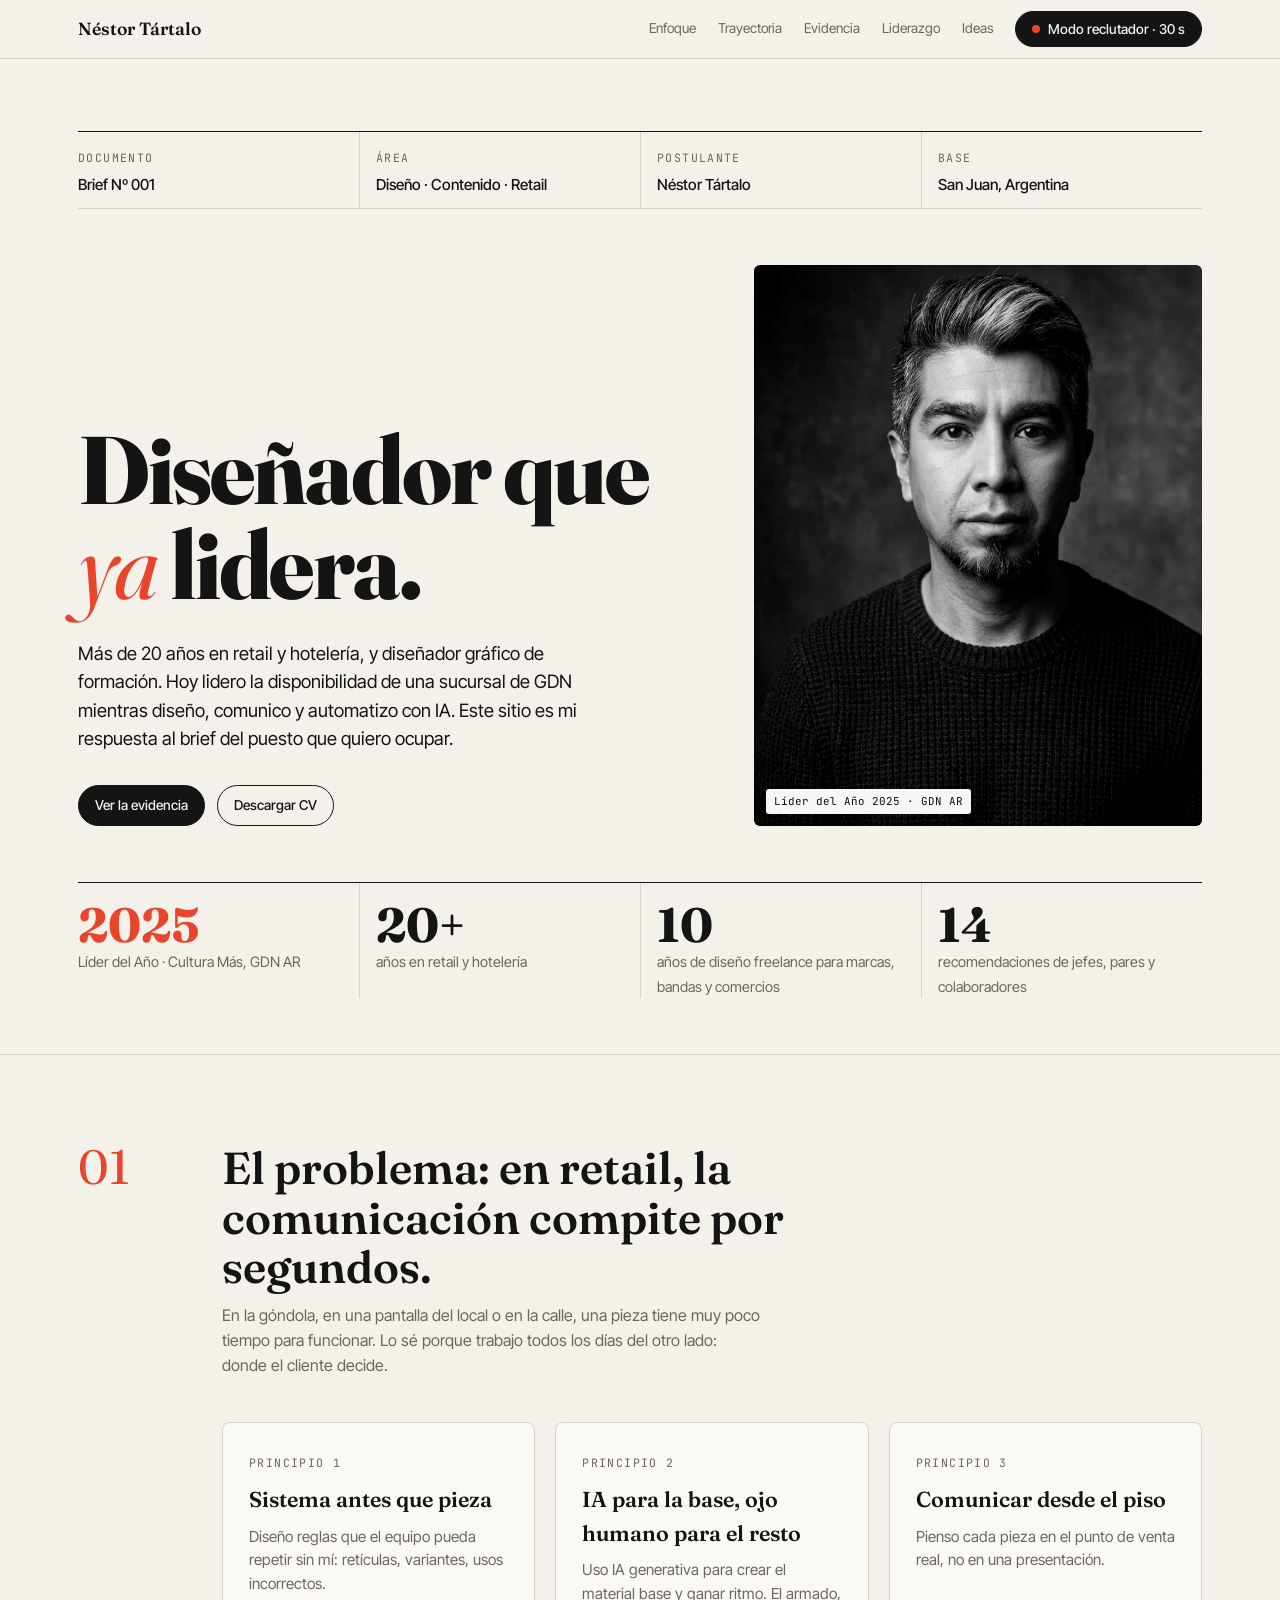
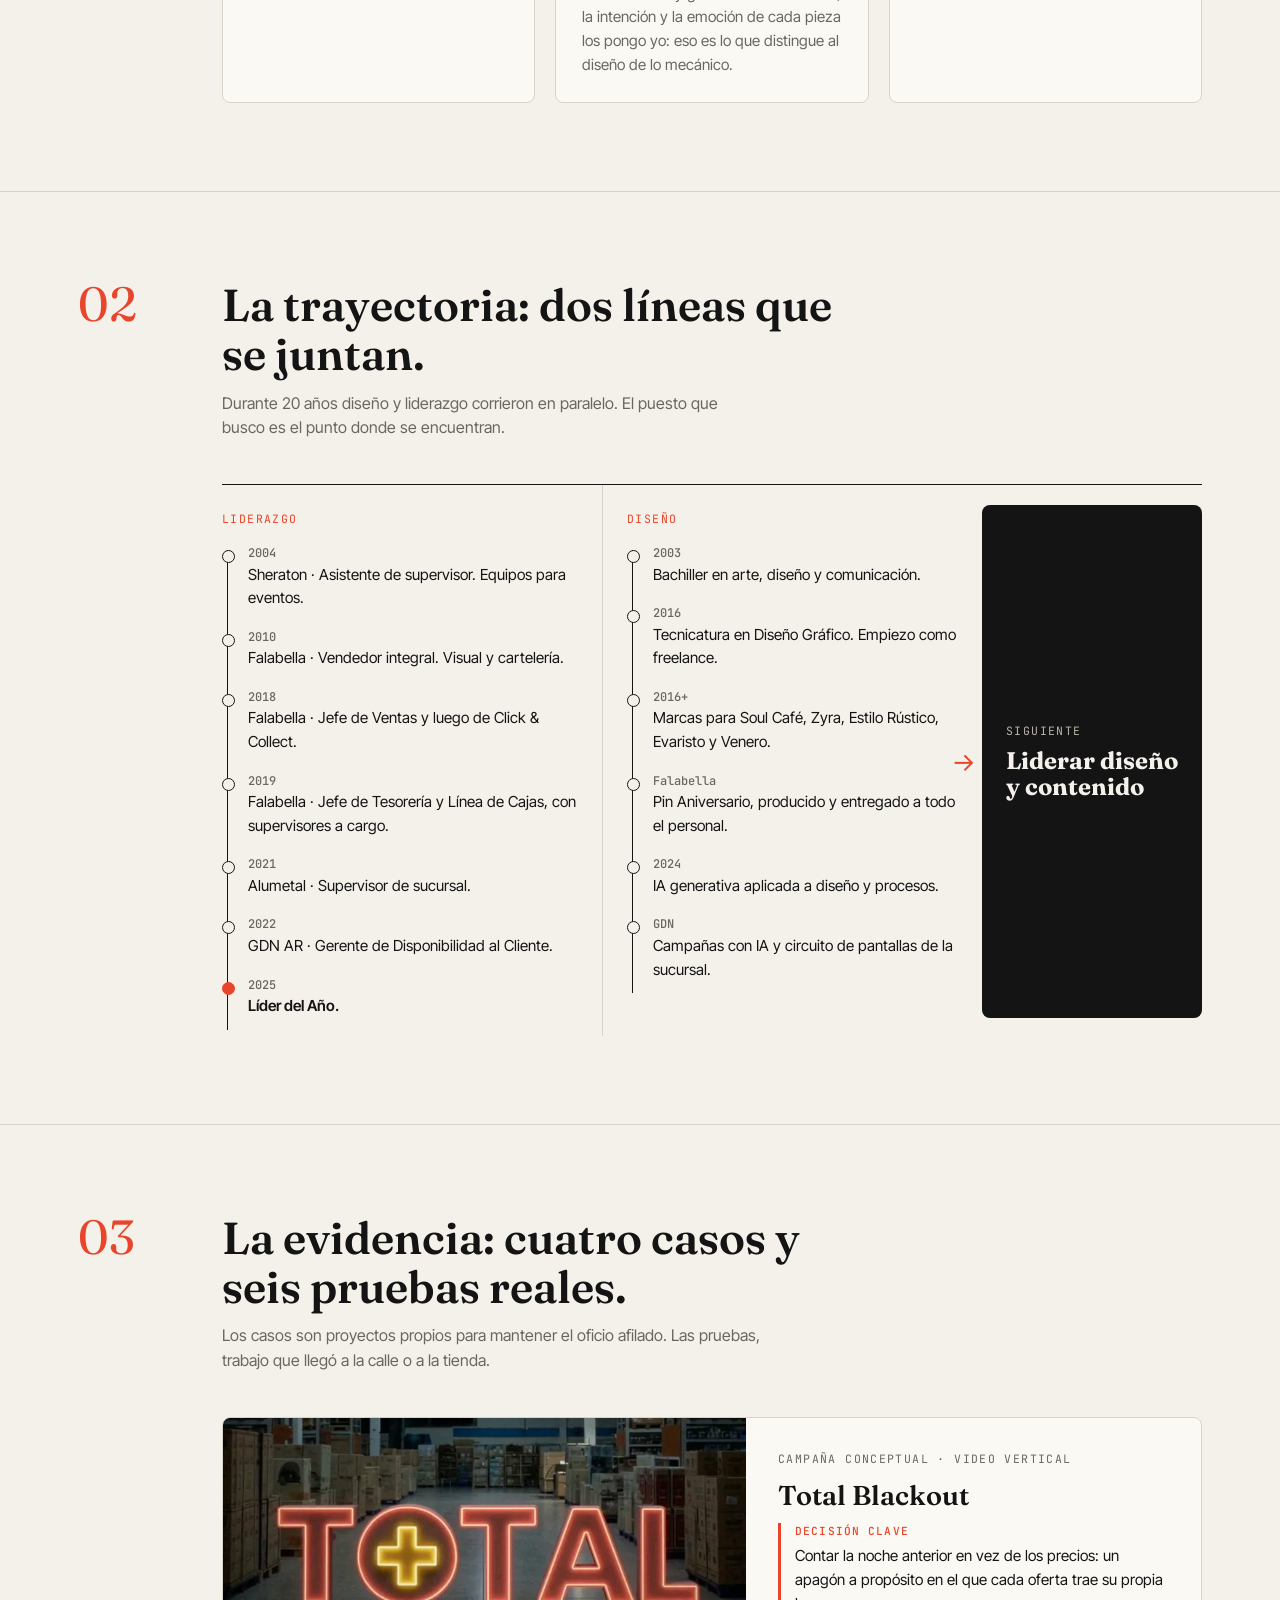
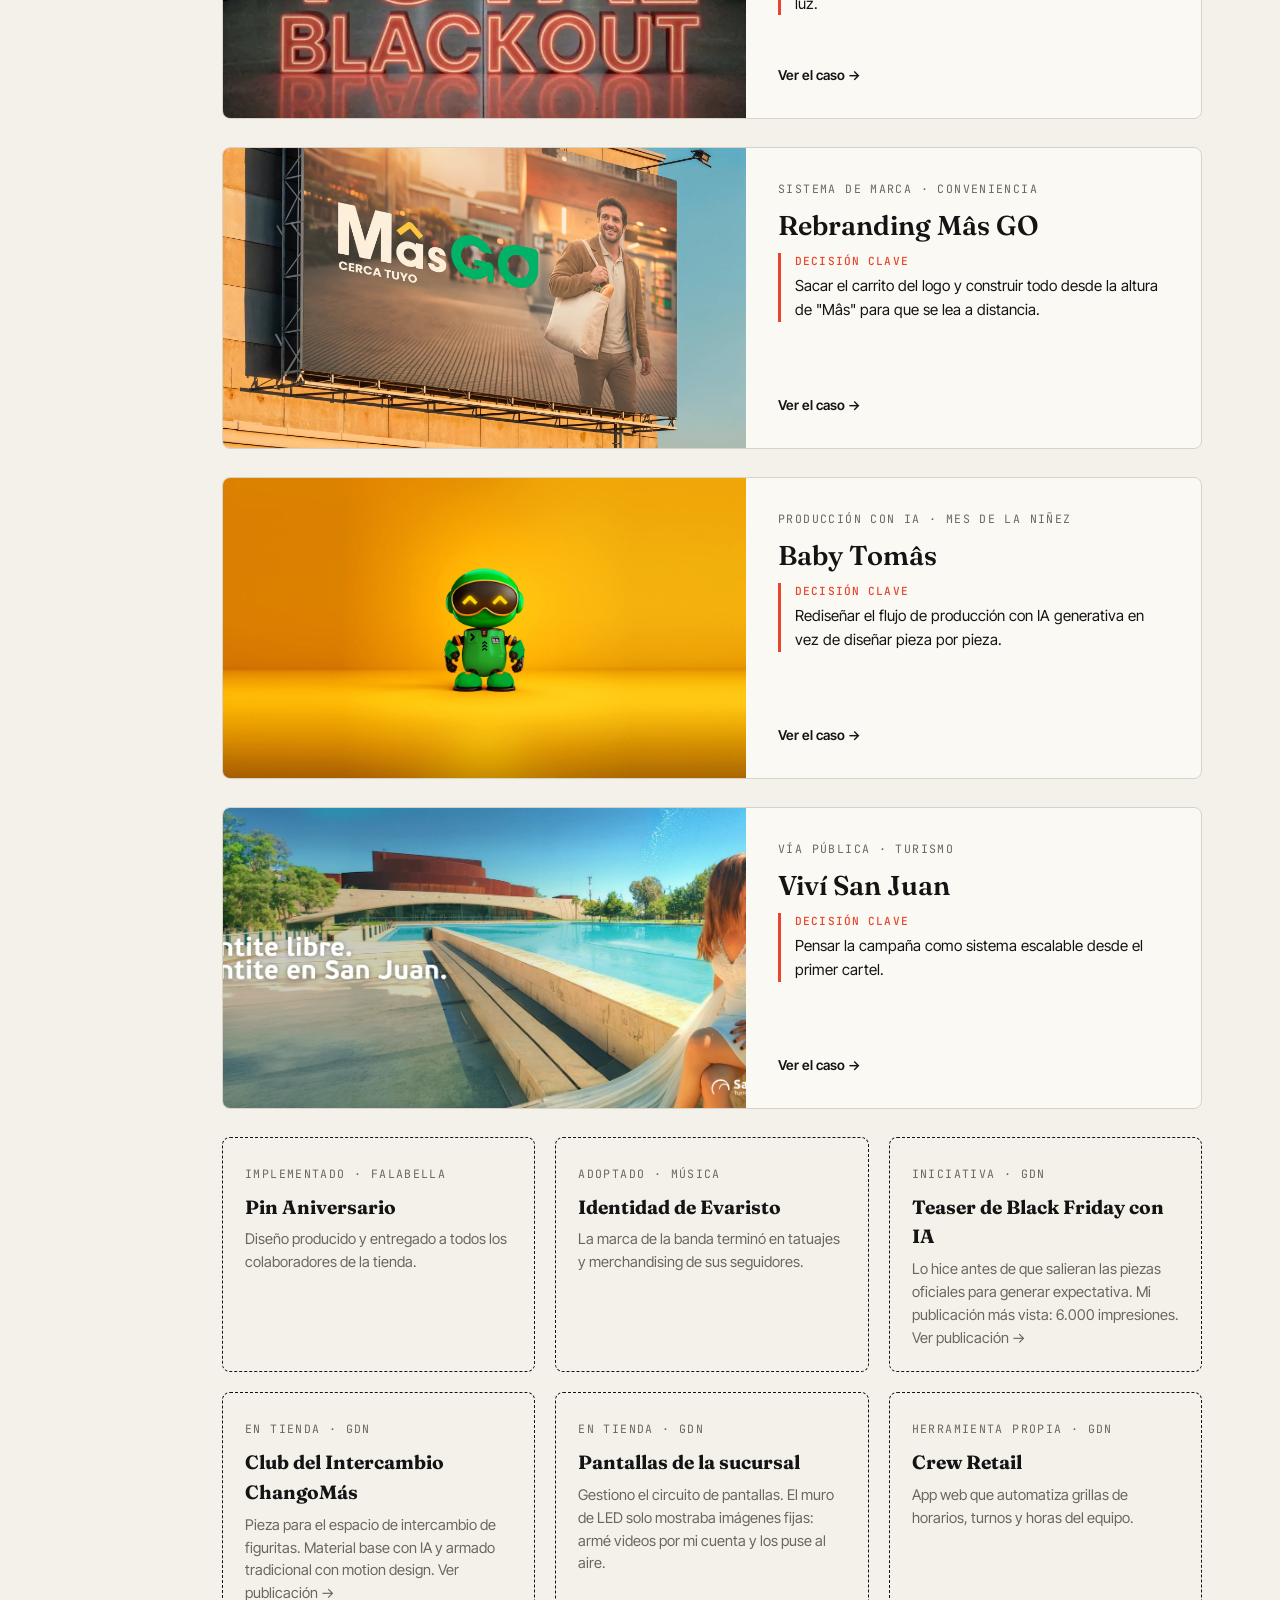
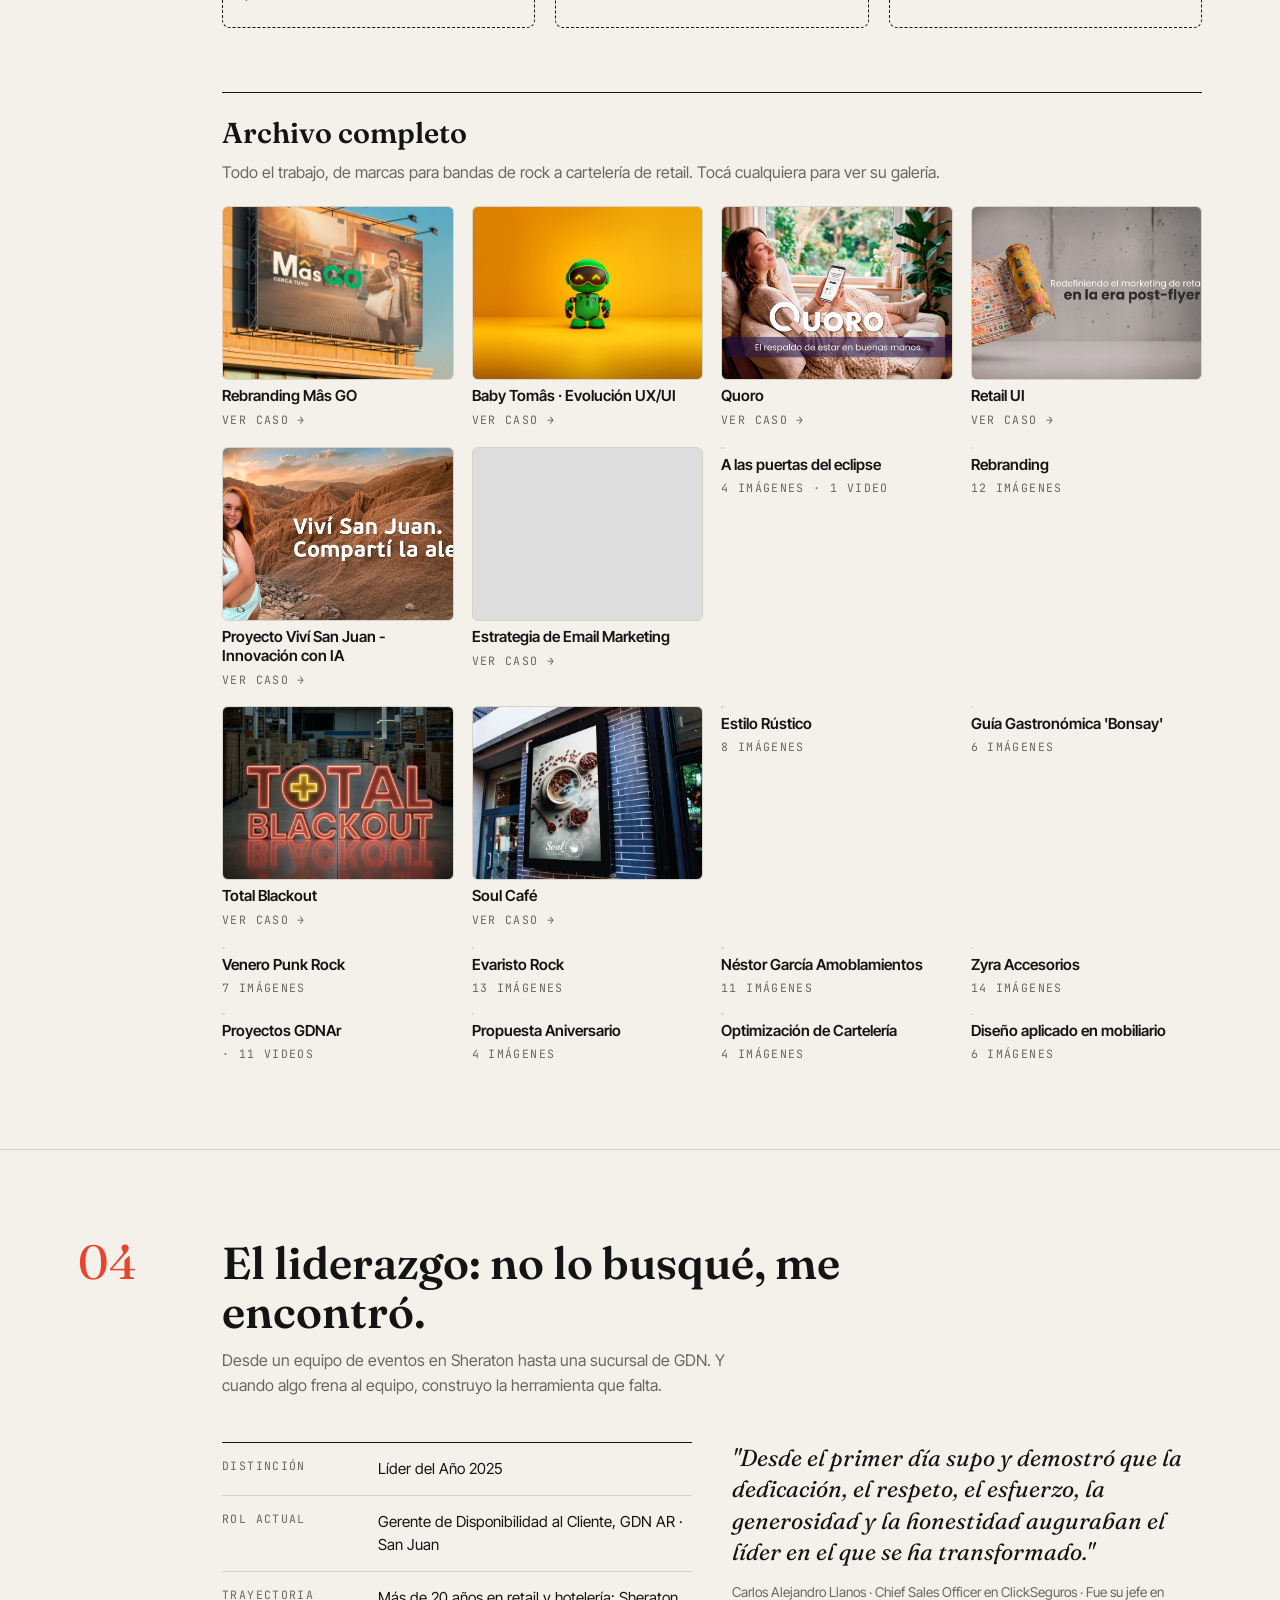
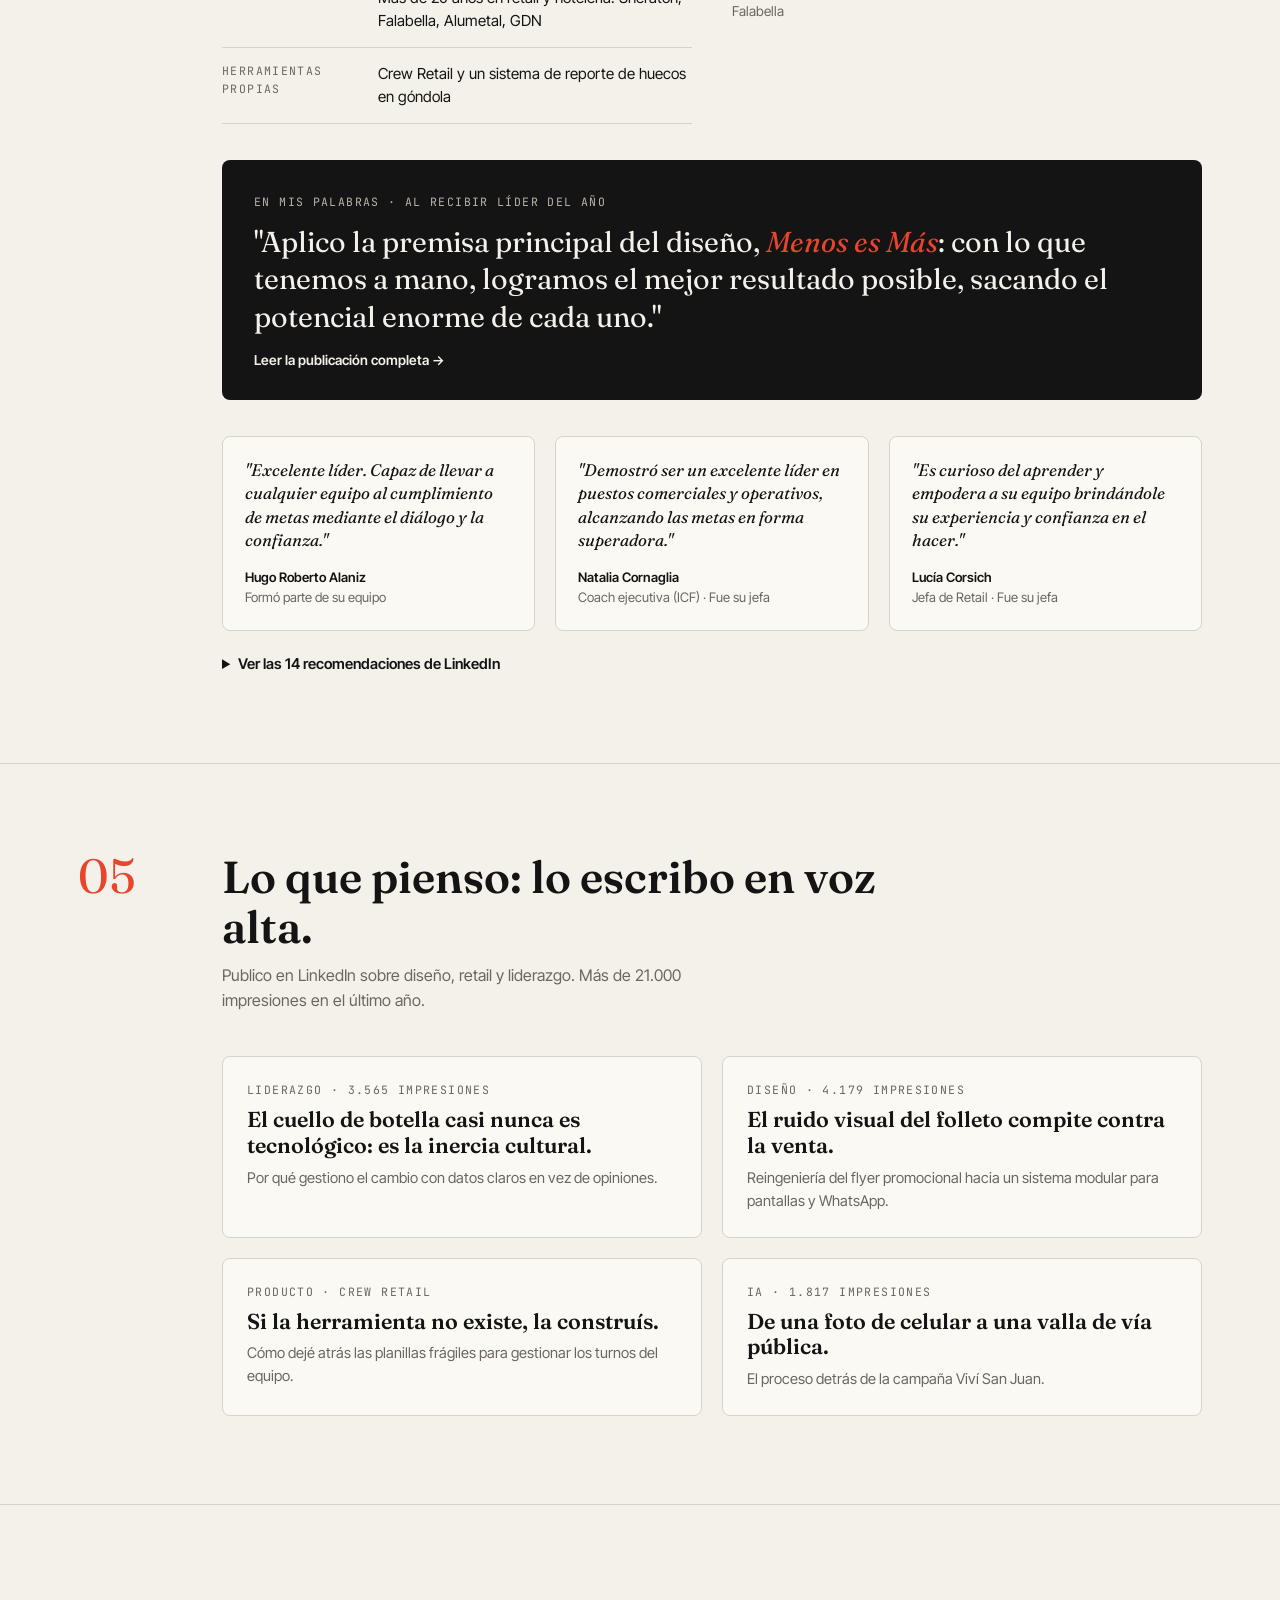
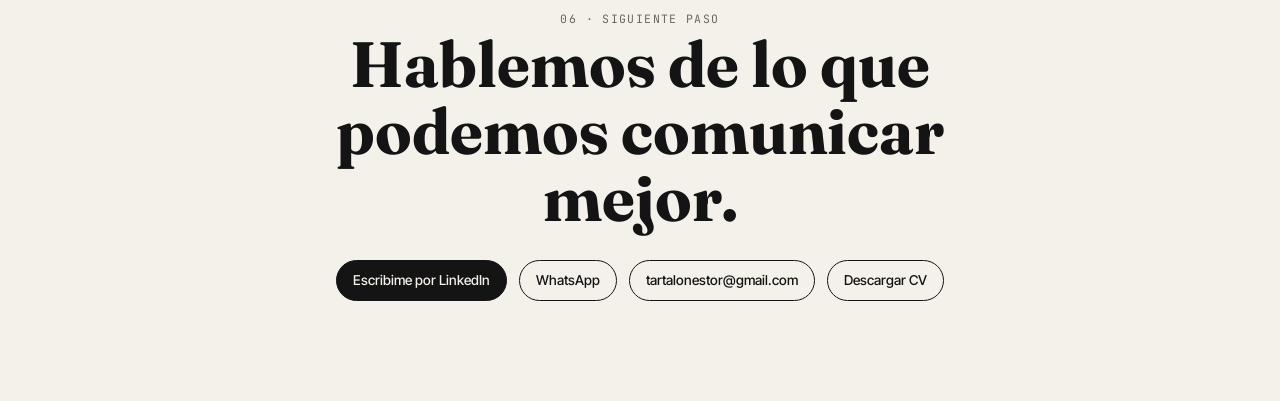
==== commit f4aa218a: "fix: Total Blackout sin mencionar Black Friday y con título nuevo Co-Authored-By: Claude Opus 5.5 <n" ====
--- a/index.html
+++ b/index.html
@@ -332,7 +332,7 @@
           <a class="case" href="total-blackout-case.html">
             <div class="img" style="background-image:url('imagenes/total-blackout/card.jpg')"></div>
             <div class="txt">
-              <span class="label">Campaña conceptual · Black Friday</span>
+              <span class="label">Campaña conceptual · Video vertical</span>
               <h3>Total Blackout</h3>
               <p class="decision"><b>Decisión clave</b>Contar la noche anterior en vez de los precios: un apagón a propósito en el que cada oferta trae su propia luz.</p>
               <span class="more">Ver el caso →</span>
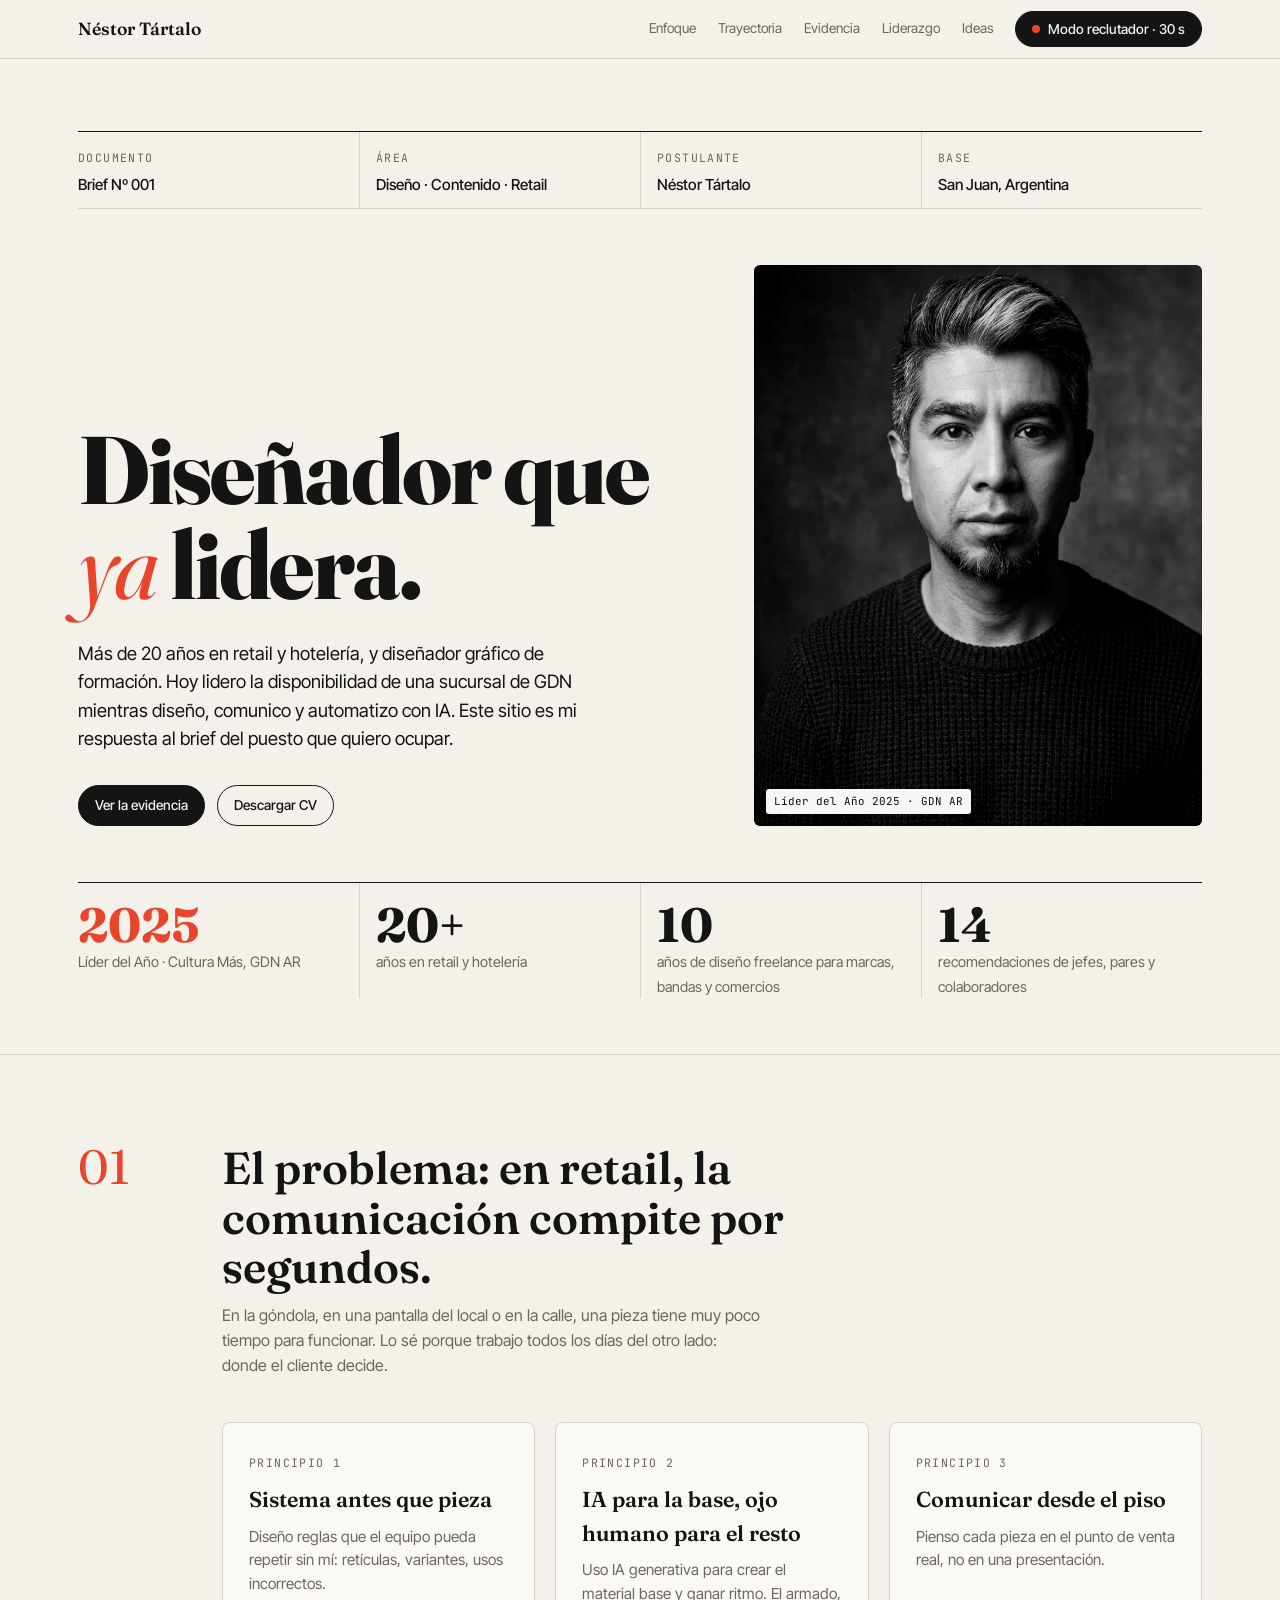
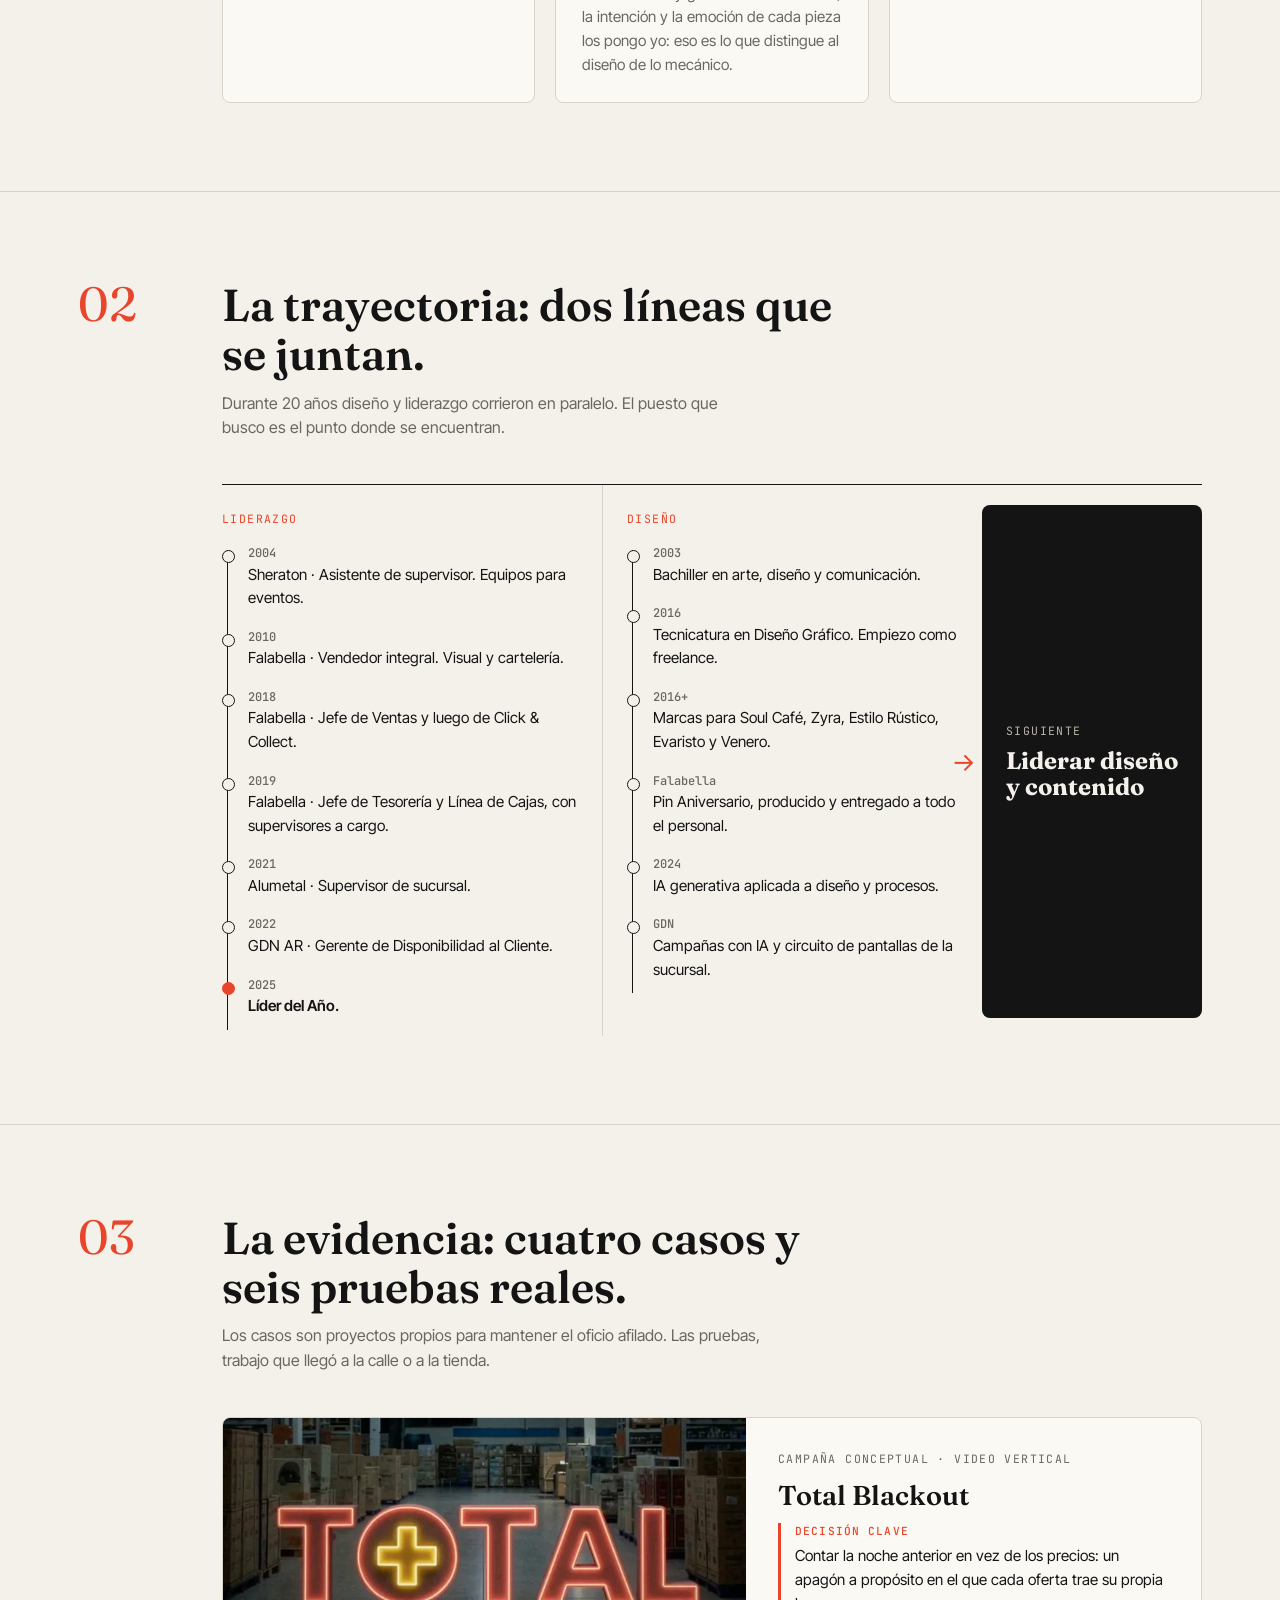
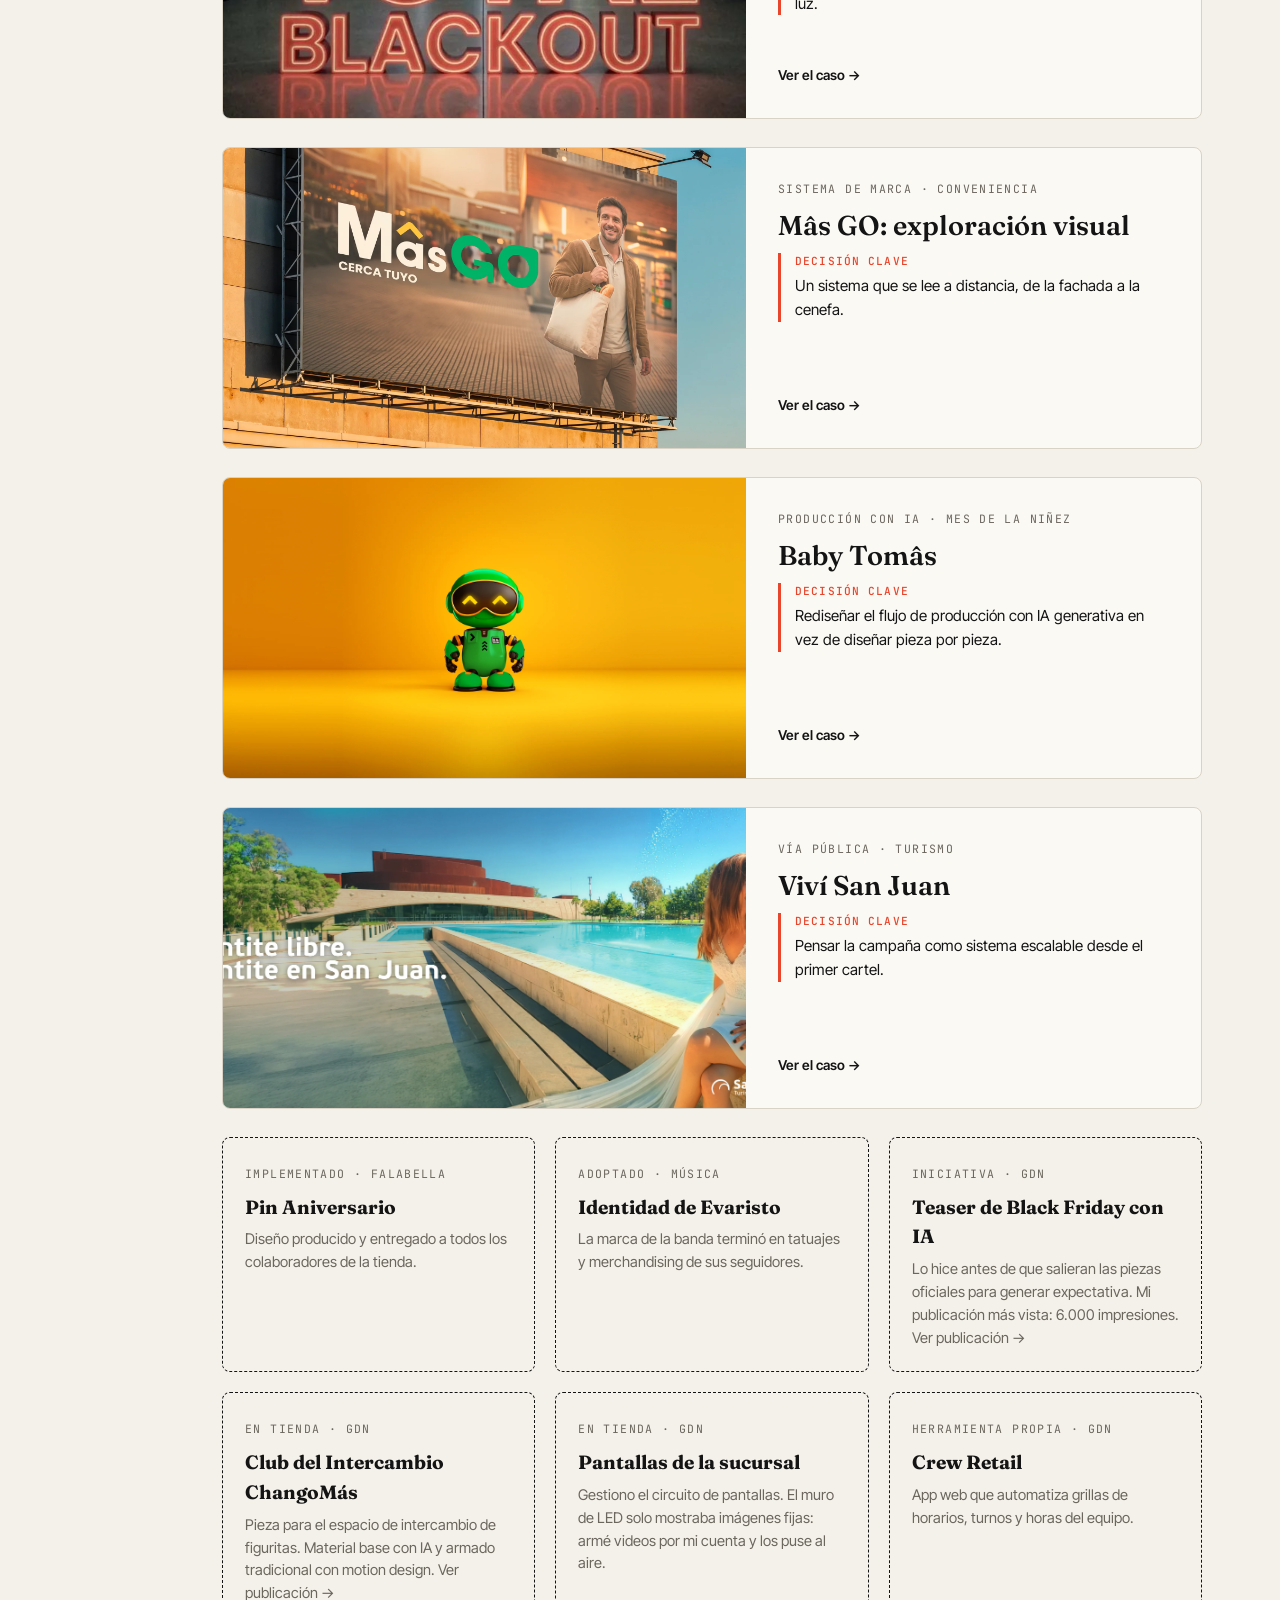
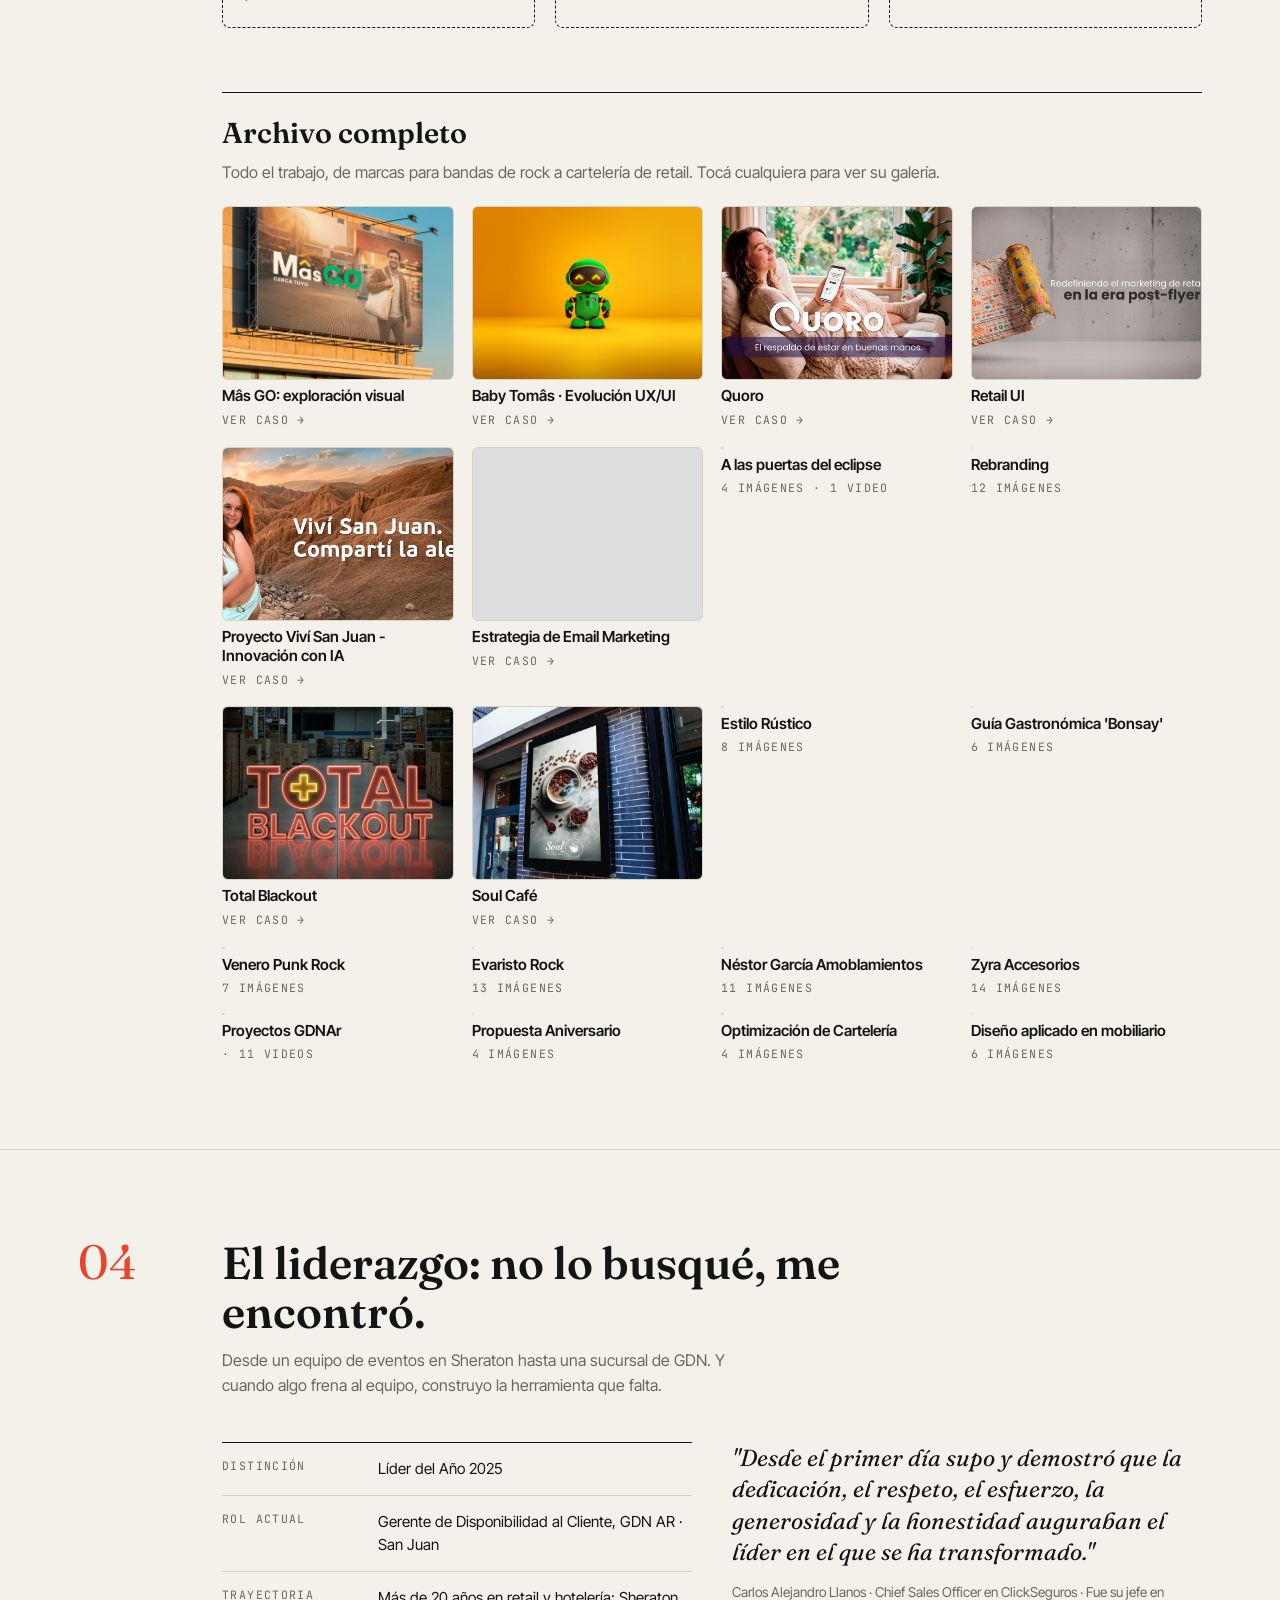
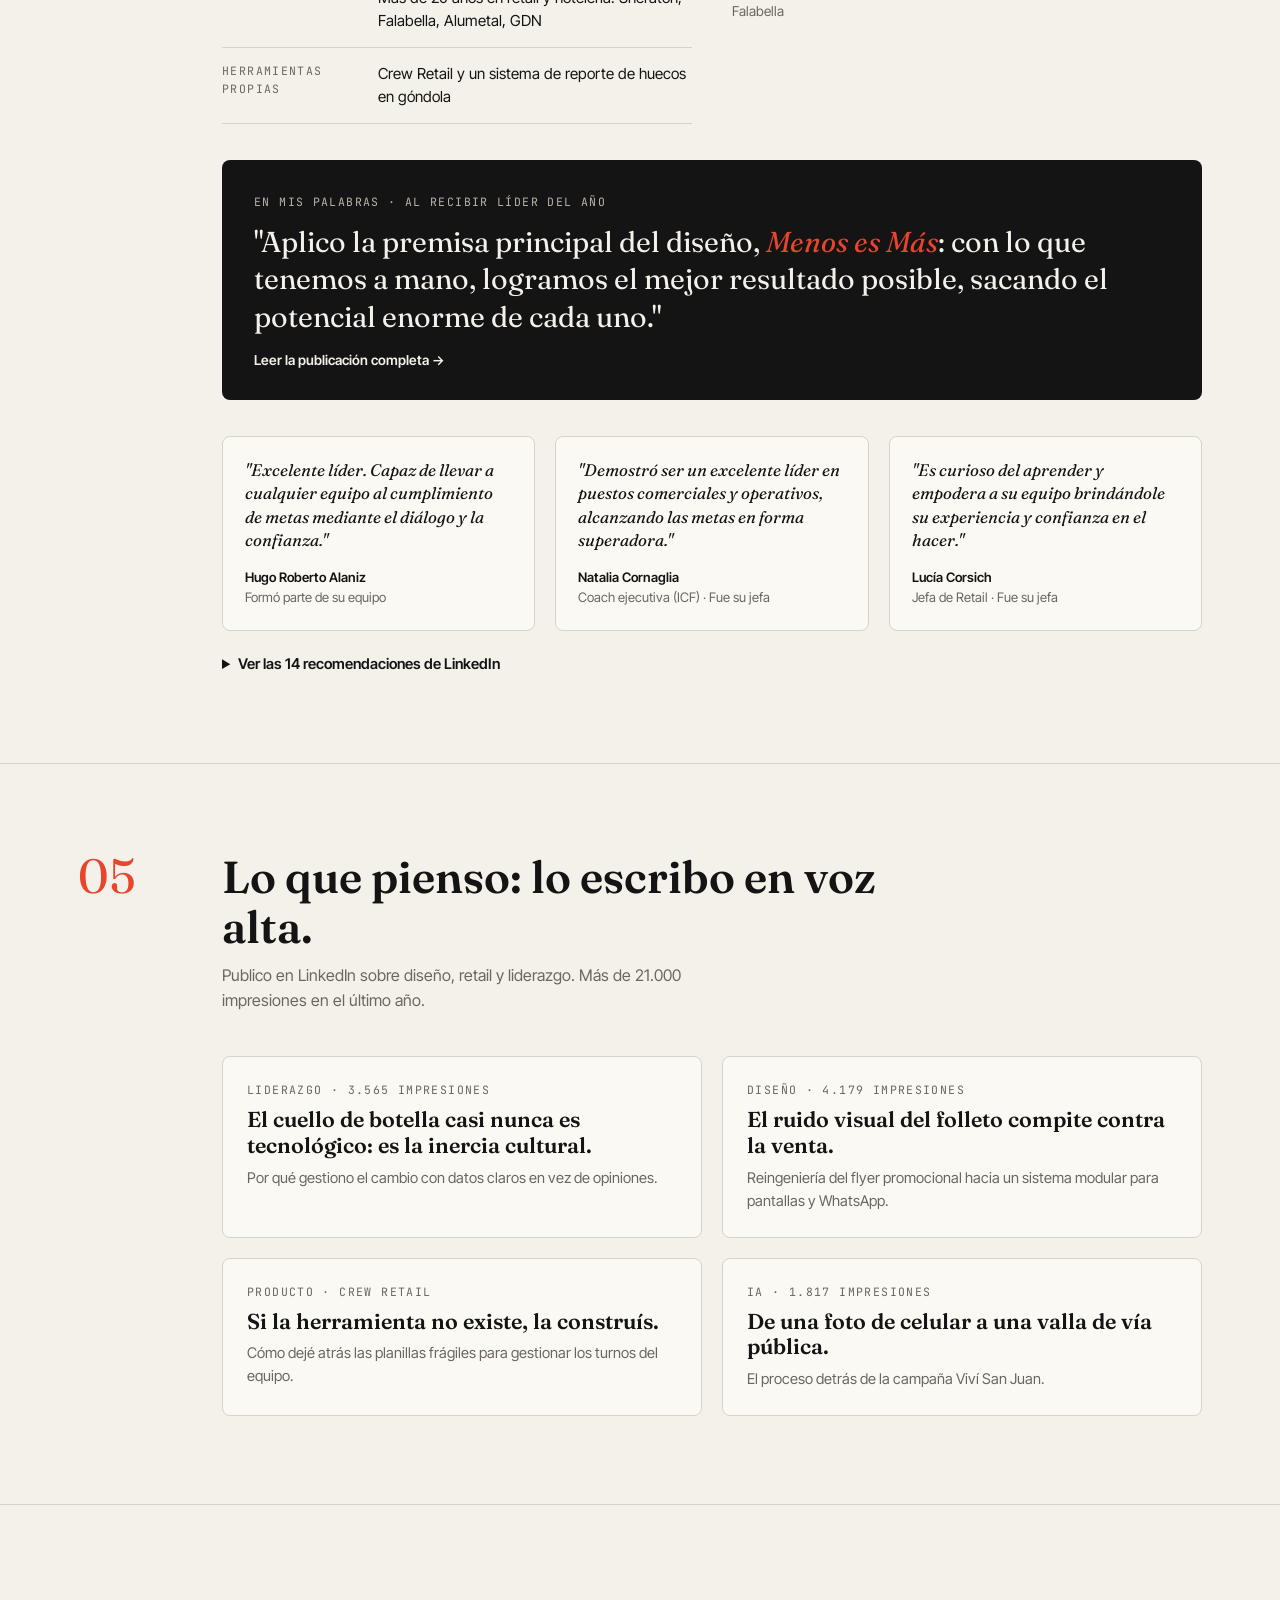
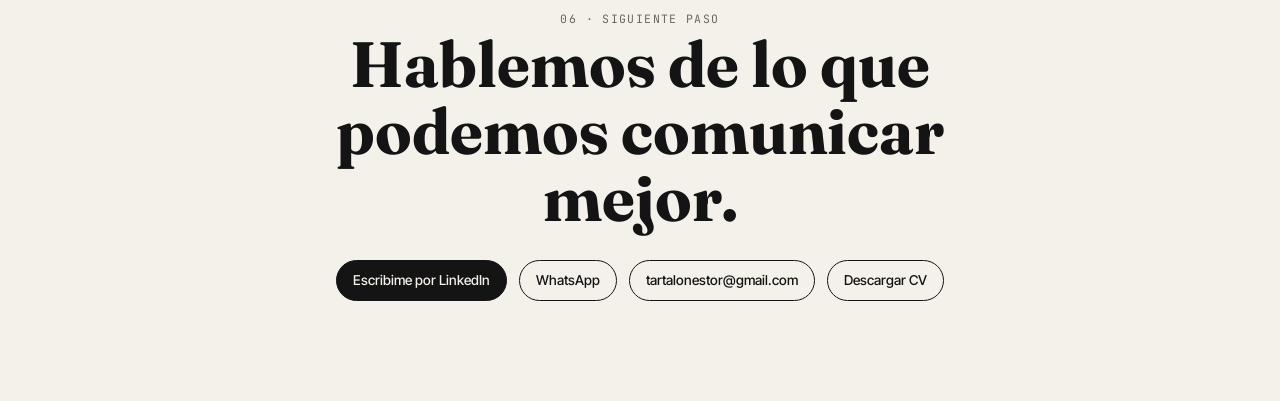
==== commit d7f3ff1e: "fix: presentar Mâs GO como ejercicio personal no oficial Solo textos: título, metadatos, hero, secci" ====
--- a/index.html
+++ b/index.html
@@ -216,6 +216,16 @@
       section.block { padding: 64px 0; }
     }
   </style>
+  <style id="mobile-fix">
+    /* Ajustes solo para celular: el escritorio no cambia */
+    @media (max-width: 767px) {
+      .btn { min-height: 44px; justify-content: center; font-size: 0.94rem; }
+      .top .btn { padding-block: 0; font-size: 0.8rem; }
+      .initiative p, .post p, .all-recs li, .decision, blockquote footer { font-size: 15px; }
+      .all-recs summary { padding-block: 12px; font-size: 15px; }
+      .own-voice .more { display: inline-flex; align-items: center; min-height: 44px; }
+    }
+  </style>
 </head>
 <body>
   <header class="top">
@@ -342,8 +352,8 @@
             <div class="img" style="background-image:url('imagenes/MasGO/banner via publica_C.webp')"></div>
             <div class="txt">
               <span class="label">Sistema de marca · Conveniencia</span>
-              <h3>Rebranding Mâs GO</h3>
-              <p class="decision"><b>Decisión clave</b>Sacar el carrito del logo y construir todo desde la altura de "Mâs" para que se lea a distancia.</p>
+              <h3>Mâs GO: exploración visual</h3>
+              <p class="decision"><b>Decisión clave</b>Un sistema que se lee a distancia, de la fachada a la cenefa.</p>
               <span class="more">Ver el caso →</span>
             </div>
           </a>
@@ -453,7 +463,7 @@
       </div>
     </section>
 
-    <section class="closing">
+    <section class="closing" id="contacto">
       <div class="wrap">
         <span class="label">06 · Siguiente paso</span>
         <h2>Hablemos de lo que podemos comunicar mejor.</h2>
@@ -586,7 +596,7 @@
 
     // Portadas y títulos para las tarjetas que en el sitio actual usan video
     const OVERRIDES = {
-      'Rebranding Mâs GO': { cover: 'imagenes/MasGO/banner via publica_C.webp' },
+      'Mâs GO: exploración visual': { cover: 'imagenes/MasGO/banner via publica_C.webp' },
       'Evolución UX/UI': { title: 'Baby Tomâs · Evolución UX/UI', cover: 'imagenes/Tomas/al_costado.webp' }
     };
     fetch('archivo.html').then(r => r.text()).then(html => {
